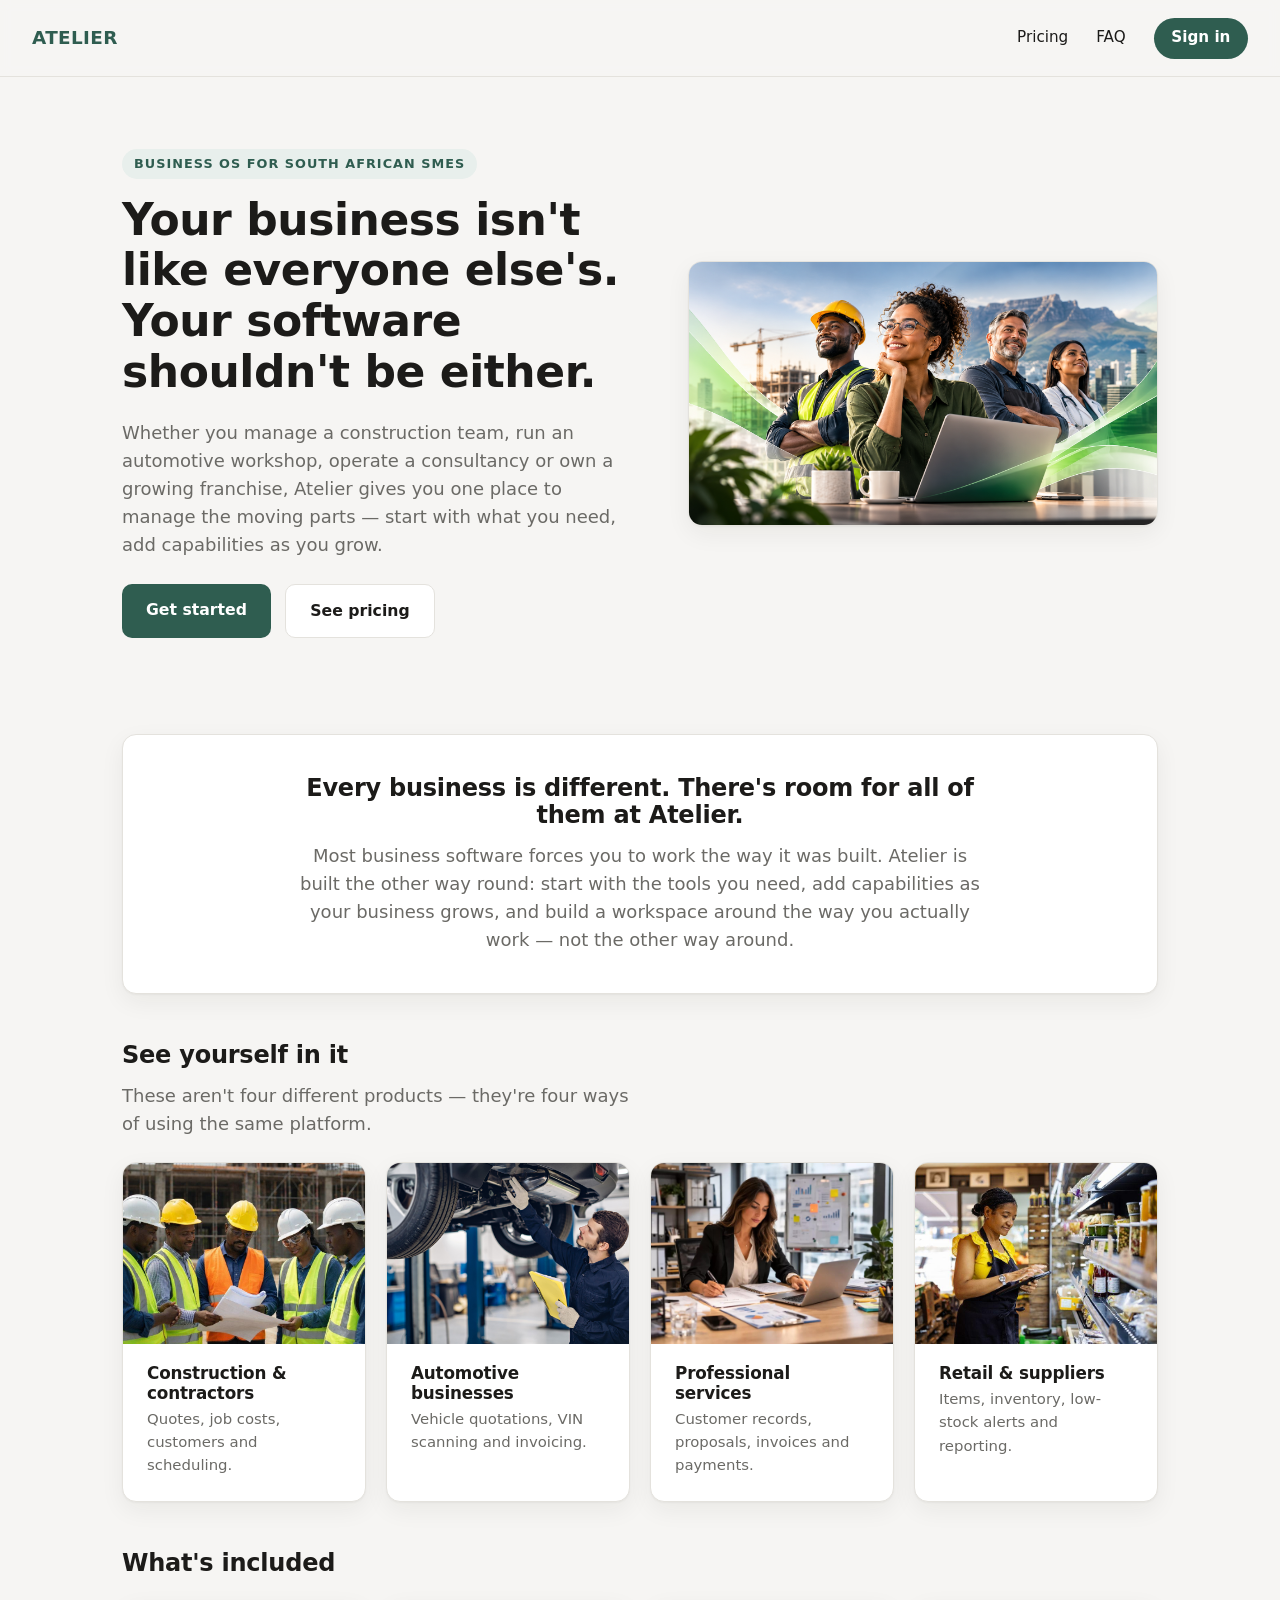
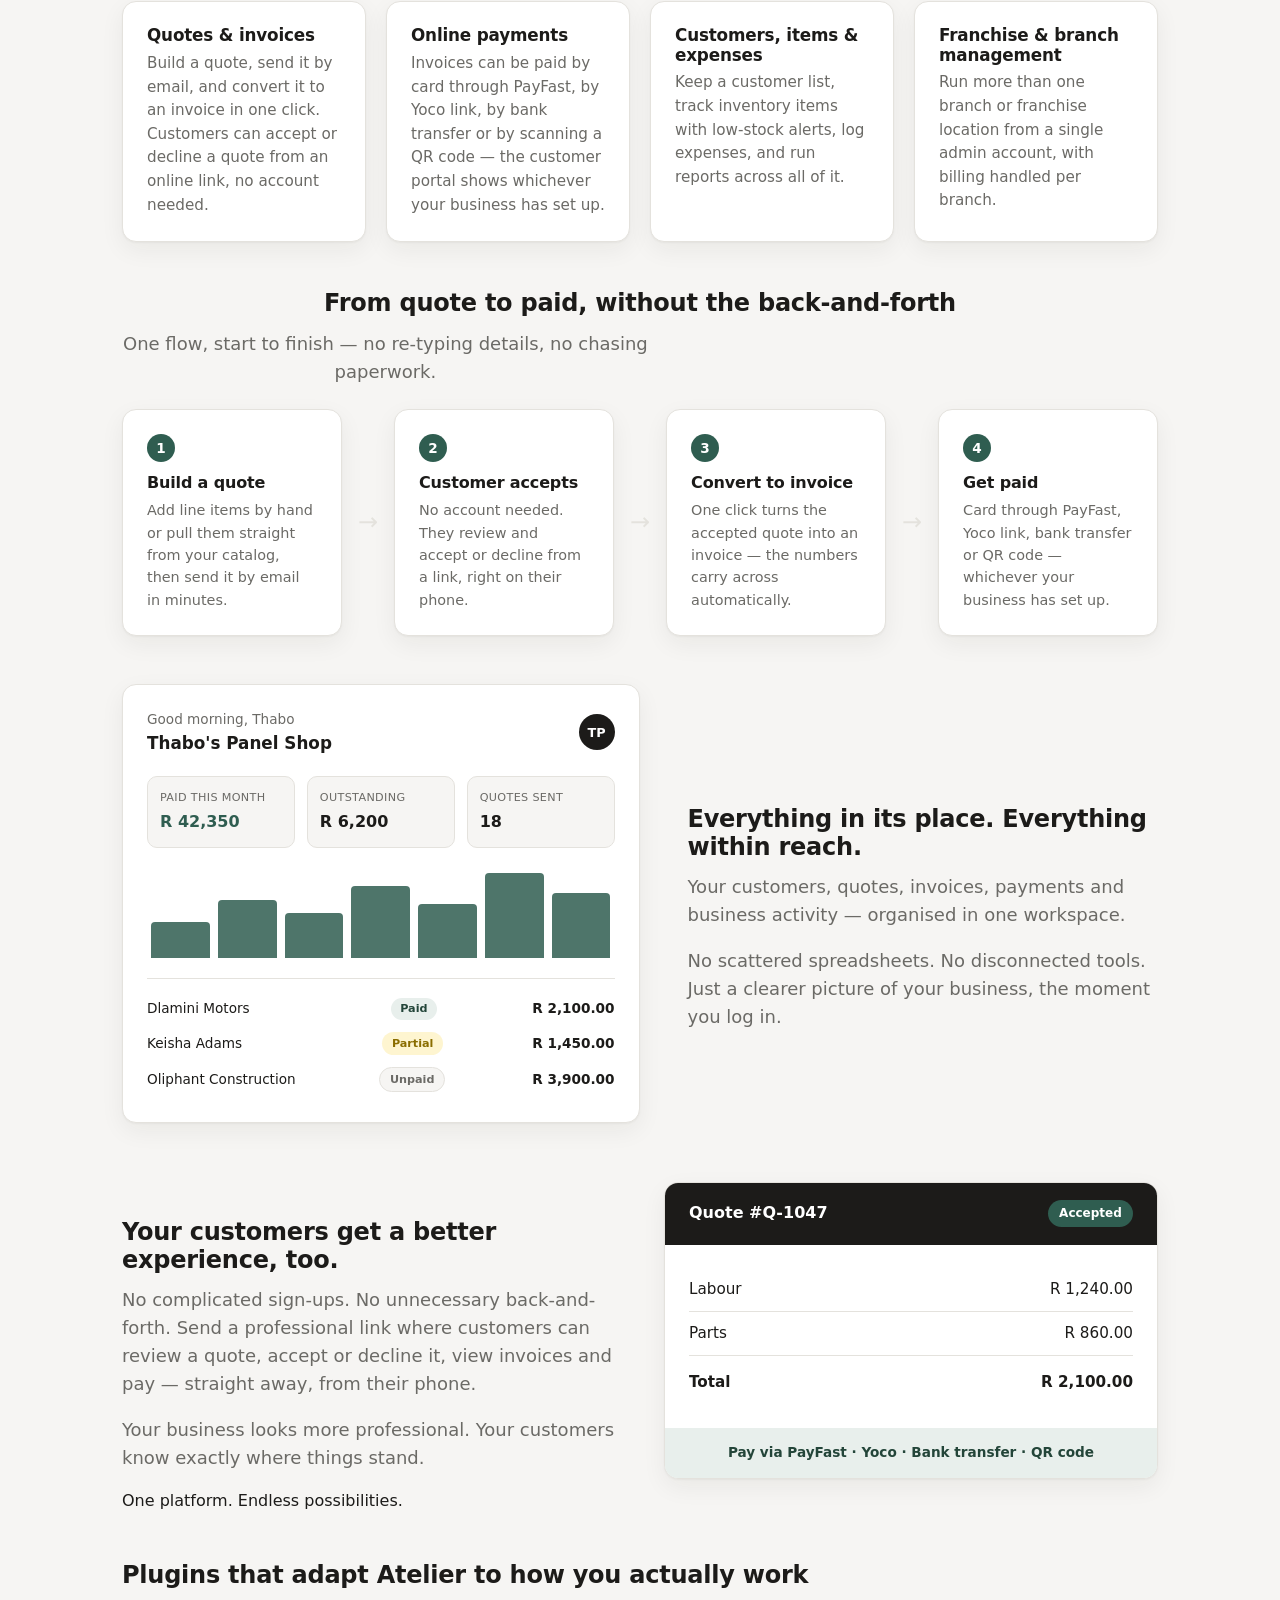
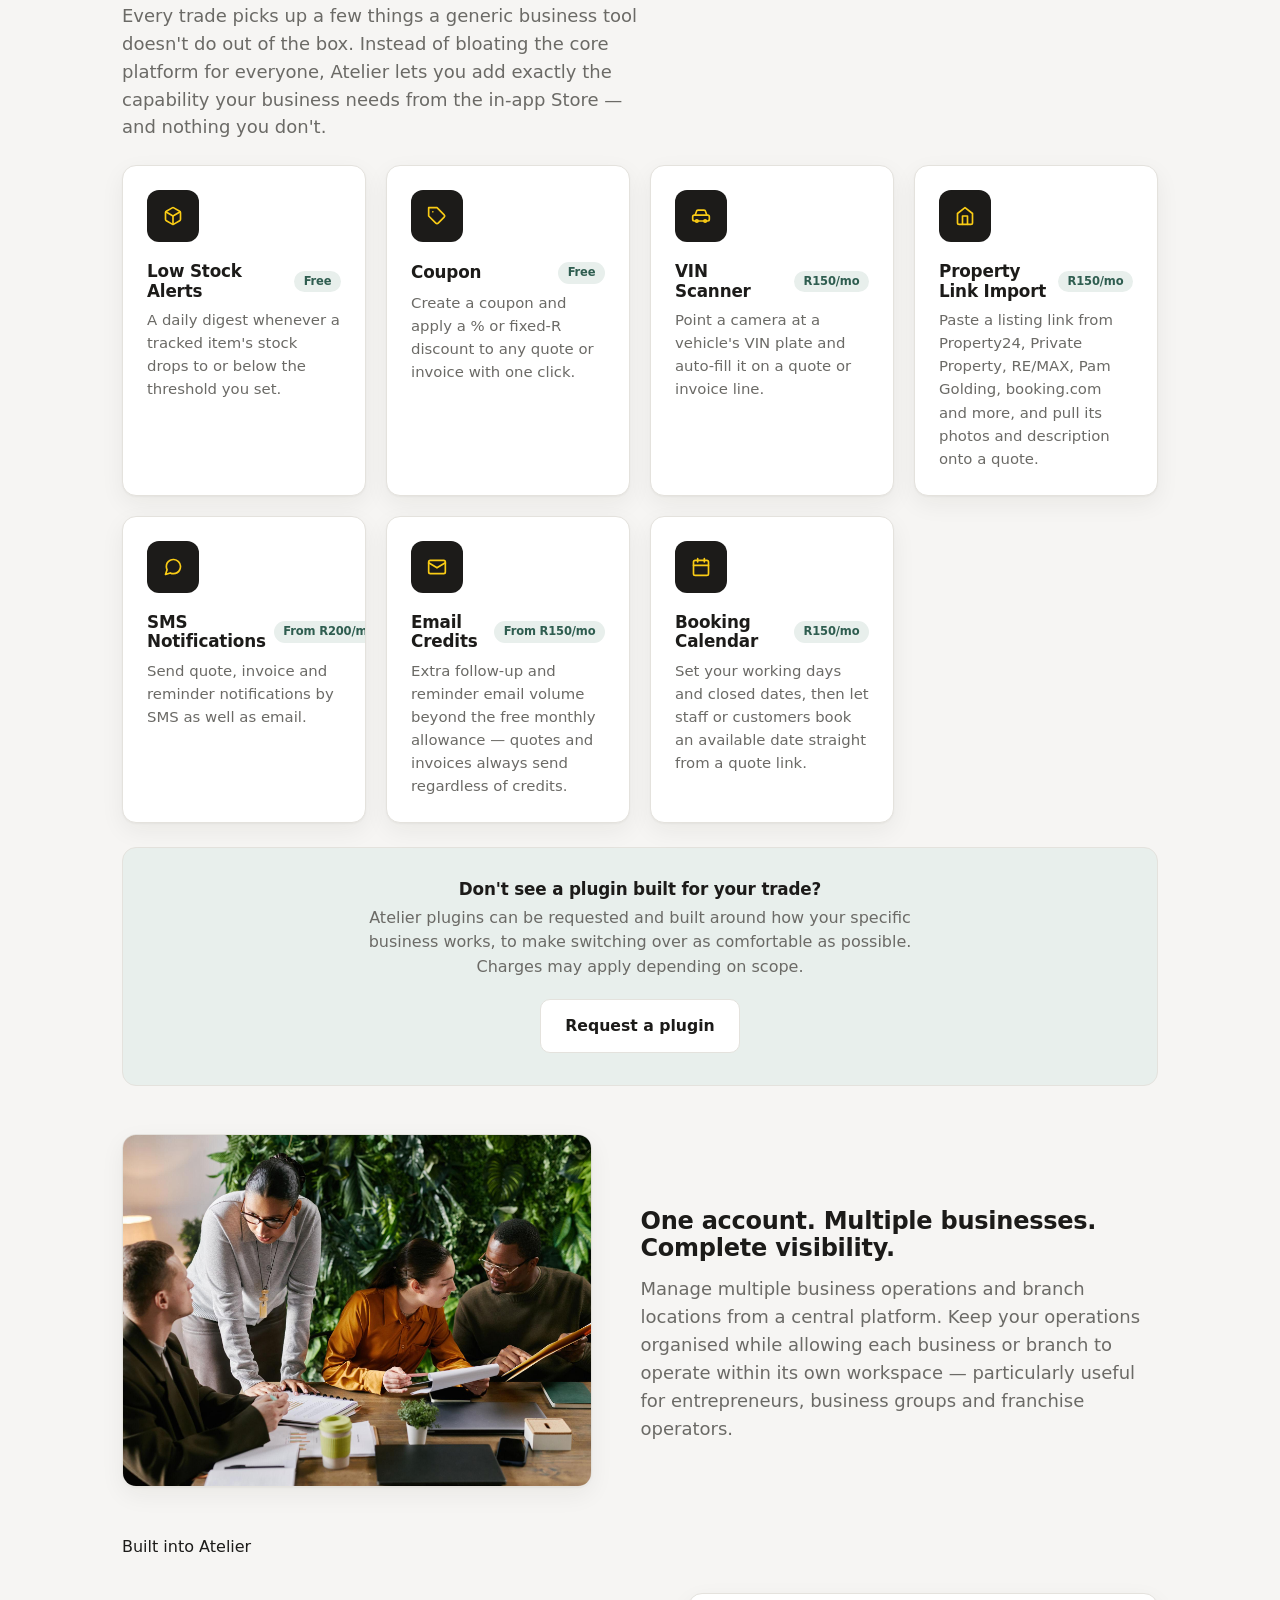
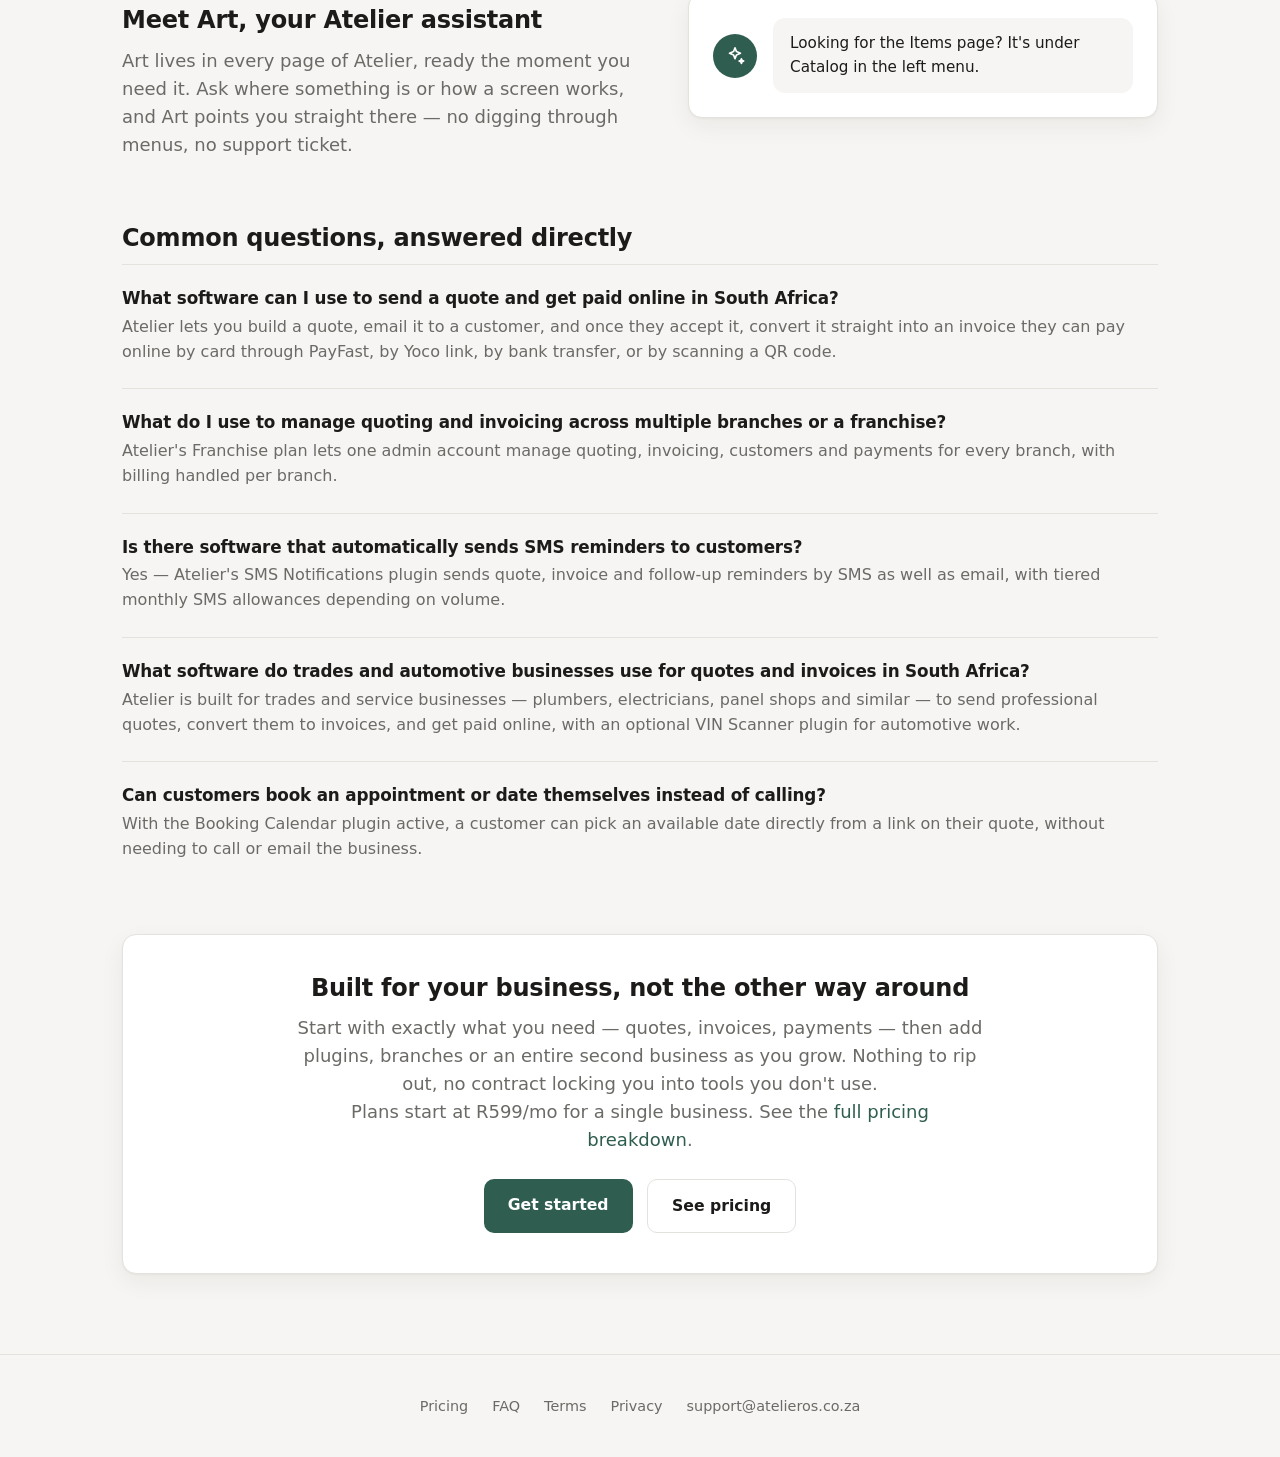
==== index.html @ 5391b1fc "Fix duplicated dashboard section and stray text in stylesheet" ====
<!doctype html>
<html lang="en">
<head>
<meta charset="UTF-8" />
<meta name="viewport" content="width=device-width, initial-scale=1.0" />
<title>Atelier</title>
<meta name="description" content="Atelier is a Business OS for South African SMEs: quotes, invoices, a customer portal with online payments, CRM and franchise/branch management — plus optional plugins for SMS reminders, VIN scanning, booking calendars and more." />
<link rel="canonical" href="https://atelieros.co.za/" />
<meta property="og:type" content="website" />
<meta property="og:title" content="Atelier — Quoting, Invoicing &amp; CRM for South African Businesses" />
<meta property="og:description" content="Quotes, invoices, a customer portal with online payments, CRM and franchise management in one platform — built for South African SMEs." />
<meta property="og:url" content="https://atelieros.co.za/" />
<meta name="twitter:card" content="summary" />
<link rel="icon" type="image/png" href="/atelier-icon-v2.png" />
<link rel="apple-touch-icon" href="/favicon-180.png" />
<link rel="stylesheet" href="/style.css" />

<script type="application/ld+json">
{
  "@context": "https://schema.org",
  "@type": "Organization",
  "name": "Atelier",
  "url": "https://atelieros.co.za",
  "description": "Atelier is a Business OS for South African small and medium businesses, combining quoting, invoicing, online payments, CRM and franchise management in one platform.",
  "areaServed": "ZA",
  "contactPoint": {
    "@type": "ContactPoint",
    "email": "support@atelieros.co.za",
    "contactType": "customer support",
    "areaServed": "ZA"
  }
}
</script>

<script type="application/ld+json">
{
  "@context": "https://schema.org",
  "@type": "BreadcrumbList",
  "itemListElement": [
    { "@type": "ListItem", "position": 1, "name": "Home", "item": "https://atelieros.co.za/" }
  ]
}
</script>

<script type="application/ld+json">
{
  "@context": "https://schema.org",
  "@type": "SoftwareApplication",
  "name": "Atelier",
  "applicationCategory": "BusinessApplication",
  "applicationSubCategory": "Quoting, Invoicing and CRM software",
  "operatingSystem": "Web",
  "url": "https://atelieros.co.za",
  "areaServed": "ZA",
  "audience": {
    "@type": "BusinessAudience",
    "audienceType": "Small and medium businesses in South Africa, including trades, service businesses, automotive shops and franchises"
  },
  "description": "Atelier is a Business OS for South African SMEs — send quotes, convert them to invoices, get paid online, and manage customers, inventory and multiple branches from one platform, with optional plugins for SMS reminders, VIN scanning, booking calendars and more.",
  "featureList": "Quotes and invoices, online customer payments via PayFast / Yoco / bank transfer / QR code, customer and inventory management, expense tracking and reports, multi-branch and franchise administration, SMS and email reminders, customer booking calendar, VIN scanning, property listing import",
  "offers": [
    { "@type": "Offer", "name": "Individual plan", "price": "599", "priceCurrency": "ZAR", "url": "https://atelieros.co.za/pricing/" },
    { "@type": "Offer", "name": "Franchise plan (admin panel)", "price": "900", "priceCurrency": "ZAR", "url": "https://atelieros.co.za/pricing/" },
    { "@type": "Offer", "name": "Franchise — additional branch", "price": "900", "priceCurrency": "ZAR", "url": "https://atelieros.co.za/pricing/" },
    { "@type": "Offer", "name": "VIN Scanner plugin", "price": "150", "priceCurrency": "ZAR", "url": "https://atelieros.co.za/pricing/" },
    { "@type": "Offer", "name": "Property Link Import plugin", "price": "150", "priceCurrency": "ZAR", "url": "https://atelieros.co.za/pricing/" },
    { "@type": "Offer", "name": "Booking Calendar plugin", "price": "150", "priceCurrency": "ZAR", "url": "https://atelieros.co.za/pricing/" },
    { "@type": "Offer", "name": "SMS Notifications plugin (Starter)", "price": "200", "priceCurrency": "ZAR", "url": "https://atelieros.co.za/pricing/" },
    { "@type": "Offer", "name": "Email Credits plugin (Starter)", "price": "150", "priceCurrency": "ZAR", "url": "https://atelieros.co.za/pricing/" }
  ]
}
</script>

<script type="application/ld+json">
{
  "@context": "https://schema.org",
  "@type": "FAQPage",
  "mainEntity": [
    {
      "@type": "Question",
      "name": "What software can I use to send a quote and get paid online in South Africa?",
      "acceptedAnswer": { "@type": "Answer", "text": "Atelier lets you build a quote, email it to a customer, and once they accept it, convert it straight into an invoice they can pay online by card through PayFast, by Yoco link, by bank transfer, or by scanning a QR code." }
    },
    {
      "@type": "Question",
      "name": "What do I use to manage quoting and invoicing across multiple branches or a franchise?",
      "acceptedAnswer": { "@type": "Answer", "text": "Atelier's Franchise plan lets one admin account manage quoting, invoicing, customers and payments for every branch, with billing handled per branch." }
    },
    {
      "@type": "Question",
      "name": "Is there software that automatically sends SMS reminders to customers?",
      "acceptedAnswer": { "@type": "Answer", "text": "Yes — Atelier's SMS Notifications plugin sends quote, invoice and follow-up reminders by SMS as well as email, with tiered monthly SMS allowances depending on volume." }
    },
    {
      "@type": "Question",
      "name": "What software do trades and automotive businesses use for quotes and invoices in South Africa?",
      "acceptedAnswer": { "@type": "Answer", "text": "Atelier is built for trades and service businesses — plumbers, electricians, panel shops and similar — to send professional quotes, convert them to invoices, and get paid online, with an optional VIN Scanner plugin for automotive work." }
    },
    {
      "@type": "Question",
      "name": "Can customers book an appointment or date themselves instead of calling?",
      "acceptedAnswer": { "@type": "Answer", "text": "With the Booking Calendar plugin active, a customer can pick an available date directly from a link on their quote, without needing to call or email the business." }
    }
  ]
}
</script>
</head>
<body>
<header>
  <span class="logo">Atelier</span>
  <nav>
    <a href="/pricing/">Pricing</a>
    <a href="/faq/">FAQ</a>
    <a href="https://app.atelieros.co.za/">Sign in</a>
  </nav>
</header>
<main>

  <section class="hero">
    <div class="hero-copy">
      <span class="eyebrow">Business OS for South African SMEs</span>
      <h1>Your business isn't like everyone else's. Your software shouldn't be either.</h1>
      <p class="lead">Whether you manage a construction team, run an automotive workshop, operate a consultancy or own a growing franchise, Atelier gives you one place to manage the moving parts — start with what you need, add capabilities as you grow.</p>
      <div class="cta-row">
        <a class="cta" href="https://app.atelieros.co.za/">Get started</a>
        <a class="ghost-cta" href="/pricing/">See pricing</a>
      </div>
    </div>
    <img class="hero-image" src="/images/hero/hero-team.png" alt="A construction worker, business owner, mechanic and doctor representing the range of South African trades and businesses Atelier serves" />
  </section>

  <section class="difference">
    <h2>Every business is different. There's room for all of them at Atelier.</h2>
    <p class="lead">Most business software forces you to work the way it was built. Atelier is built the other way round: start with the tools you need, add capabilities as your business grows, and build a workspace around the way you actually work — not the other way around.</p>
  </section>

  <h2>See yourself in it</h2>
  <p class="lead">These aren't four different products — they're four ways of using the same platform.</p>
  <div class="trade-grid">
    <div class="trade-card">
      <img src="/images/trades/construction.jpeg" alt="A team of construction contractors reviewing building plans on site" />
      <div class="trade-body">
        <h3>Construction &amp; contractors</h3>
        <p>Quotes, job costs, customers and scheduling.</p>
      </div>
    </div>
    <div class="trade-card">
      <img src="/images/trades/automotive.jpeg" alt="A mechanic inspecting the underside of a vehicle on a lift" />
      <div class="trade-body">
        <h3>Automotive businesses</h3>
        <p>Vehicle quotations, VIN scanning and invoicing.</p>
      </div>
    </div>
    <div class="trade-card">
      <img src="/images/trades/professional-services.jpeg" alt="A consultant working at her desk with reports and a laptop" />
      <div class="trade-body">
        <h3>Professional services</h3>
        <p>Customer records, proposals, invoices and payments.</p>
      </div>
    </div>
    <div class="trade-card">
      <img src="/images/trades/retail.jpeg" alt="A retail shop owner checking stock on a tablet" />
      <div class="trade-body">
        <h3>Retail &amp; suppliers</h3>
        <p>Items, inventory, low-stock alerts and reporting.</p>
      </div>
    </div>
  </div>

  <h2>What's included</h2>
  <div class="cards">
    <div class="card">
      <h3>Quotes &amp; invoices</h3>
      <p>Build a quote, send it by email, and convert it to an invoice in one click. Customers can accept or decline a quote from an online link, no account needed.</p>
    </div>
    <div class="card">
      <h3>Online payments</h3>
      <p>Invoices can be paid by card through PayFast, by Yoco link, by bank transfer or by scanning a QR code — the customer portal shows whichever your business has set up.</p>
    </div>
    <div class="card">
      <h3>Customers, items &amp; expenses</h3>
      <p>Keep a customer list, track inventory items with low-stock alerts, log expenses, and run reports across all of it.</p>
    </div>
    <div class="card">
      <h3>Franchise &amp; branch management</h3>
      <p>Run more than one branch or franchise location from a single admin account, with billing handled per branch.</p>
    </div>
  </div>

  <section class="how-it-works">
    <h2>From quote to paid, without the back-and-forth</h2>
    <p class="lead">One flow, start to finish — no re-typing details, no chasing paperwork.</p>
    <div class="how-it-works-grid">
      <div class="how-step">
        <div class="how-step-number">1</div>
        <h3>Build a quote</h3>
        <p>Add line items by hand or pull them straight from your catalog, then send it by email in minutes.</p>
      </div>
      <div class="how-arrow">&rarr;</div>
      <div class="how-step">
        <div class="how-step-number">2</div>
        <h3>Customer accepts</h3>
        <p>No account needed. They review and accept or decline from a link, right on their phone.</p>
      </div>
      <div class="how-arrow">&rarr;</div>
      <div class="how-step">
        <div class="how-step-number">3</div>
        <h3>Convert to invoice</h3>
        <p>One click turns the accepted quote into an invoice — the numbers carry across automatically.</p>
      </div>
      <div class="how-arrow">&rarr;</div>
      <div class="how-step">
        <div class="how-step-number">4</div>
        <h3>Get paid</h3>
        <p>Card through PayFast, Yoco link, bank transfer or QR code — whichever your business has set up.</p>
      </div>
    </div>
  </section>

  <section class="dashboard-spotlight">
    <div class="dashboard-mockup">
      <div class="dashboard-mockup-header">
        <div>
          <div class="dashboard-mockup-greeting">Good morning, Thabo</div>
          <div class="dashboard-mockup-business">Thabo's Panel Shop</div>
        </div>
        <div class="dashboard-mockup-avatar">TP</div>
      </div>
      <div class="dashboard-stats">
        <div class="dashboard-stat">
          <span class="dashboard-stat-label">Paid this month</span>
          <span class="dashboard-stat-value accent">R 42,350</span>
        </div>
        <div class="dashboard-stat">
          <span class="dashboard-stat-label">Outstanding</span>
          <span class="dashboard-stat-value">R 6,200</span>
        </div>
        <div class="dashboard-stat">
          <span class="dashboard-stat-label">Quotes sent</span>
          <span class="dashboard-stat-value">18</span>
        </div>
      </div>
      <div class="dashboard-chart">
        <div class="dashboard-chart-bar" style="height: 40%;"></div>
        <div class="dashboard-chart-bar" style="height: 65%;"></div>
        <div class="dashboard-chart-bar" style="height: 50%;"></div>
        <div class="dashboard-chart-bar" style="height: 80%;"></div>
        <div class="dashboard-chart-bar" style="height: 60%;"></div>
        <div class="dashboard-chart-bar" style="height: 95%;"></div>
        <div class="dashboard-chart-bar" style="height: 72%;"></div>
      </div>
      <div class="dashboard-invoices">
        <div class="dashboard-invoice-row">
          <span>Dlamini Motors</span>
          <span class="status-badge paid">Paid</span>
          <span>R 2,100.00</span>
        </div>
        <div class="dashboard-invoice-row">
          <span>Keisha Adams</span>
          <span class="status-badge partial">Partial</span>
          <span>R 1,450.00</span>
        </div>
        <div class="dashboard-invoice-row">
          <span>Oliphant Construction</span>
          <span class="status-badge unpaid">Unpaid</span>
          <span>R 3,900.00</span>
        </div>
      </div>
    </div>
    <div class="dashboard-copy">
      <h2>Everything in its place. Everything within reach.</h2>
      <p class="lead">Your customers, quotes, invoices, payments and business activity — organised in one workspace.</p>
      <p class="lead">No scattered spreadsheets. No disconnected tools. Just a clearer picture of your business, the moment you log in.</p>
    </div>
  </section>

  <section class="portal-spotlight">
    <div class="portal-copy">
      <h2>Your customers get a better experience, too.</h2>
      <p class="lead">No complicated sign-ups. No unnecessary back-and-forth. Send a professional link where customers can review a quote, accept or decline it, view invoices and pay — straight away, from their phone.</p>
      <p class="lead">Your business looks more professional. Your customers know exactly where things stand.</p>
    </div>
    <div class="portal-mockup">
      <div class="portal-mockup-header">
        <span>Quote #Q-1047</span>
        <span class="portal-status">Accepted</span>
      </div>
      <div class="portal-mockup-lines">
        <div class="portal-line"><span>Labour</span><span>R 1,240.00</span></div>
        <div class="portal-line"><span>Parts</span><span>R 860.00</span></div>
        <div class="portal-line portal-total"><span>Total</span><span>R 2,100.00</span></div>
      </div>
      <div class="portal-pay-methods">Pay via PayFast &middot; Yoco &middot; Bank transfer &middot; QR code</div>
    </div>
  </section>

  <span class="eyebrow">One platform. Endless possibilities.</span>
  <h2>Plugins that adapt Atelier to how you actually work</h2>
  <p class="lead">Every trade picks up a few things a generic business tool doesn't do out of the box. Instead of bloating the core platform for everyone, Atelier lets you add exactly the capability your business needs from the in-app Store — and nothing you don't.</p>
  <div class="plugins">
    <div class="plugin-card">
      <div class="plugin-icon">
        <svg width="20" height="20" viewBox="0 0 24 24" fill="none" stroke="#facc15" stroke-width="2" stroke-linecap="round" stroke-linejoin="round">
          <path d="M21 16V8a2 2 0 0 0-1-1.73l-7-4a2 2 0 0 0-2 0l-7 4A2 2 0 0 0 3 8v8a2 2 0 0 0 1 1.73l7 4a2 2 0 0 0 2 0l7-4A2 2 0 0 0 21 16z" />
          <polyline points="3.27 6.96 12 12.01 20.73 6.96" />
          <line x1="12" y1="22.08" x2="12" y2="12" />
        </svg>
      </div>
      <div class="plugin-body">
        <h3>Low Stock Alerts <span class="price">Free</span></h3>
        <p>A daily digest whenever a tracked item's stock drops to or below the threshold you set.</p>
      </div>
    </div>
    <div class="plugin-card">
      <div class="plugin-icon">
        <svg width="20" height="20" viewBox="0 0 24 24" fill="none" stroke="#facc15" stroke-width="2" stroke-linecap="round" stroke-linejoin="round">
          <path d="M20.59 13.41 13.42 20.58a2 2 0 0 1-2.83 0L2 12V2h10l8.59 8.59a2 2 0 0 1 0 2.82Z" />
          <line x1="7" y1="7" x2="7.01" y2="7" />
        </svg>
      </div>
      <div class="plugin-body">
        <h3>Coupon <span class="price">Free</span></h3>
        <p>Create a coupon and apply a % or fixed-R discount to any quote or invoice with one click.</p>
      </div>
    </div>
    <div class="plugin-card">
      <div class="plugin-icon">
        <svg width="20" height="20" viewBox="0 0 24 24" fill="none" stroke="#facc15" stroke-width="2" stroke-linecap="round" stroke-linejoin="round">
          <path d="M5 11 6.5 6.5A2 2 0 0 1 8.4 5h7.2a2 2 0 0 1 1.9 1.5L19 11" />
          <rect x="2" y="11" width="20" height="7" rx="2" />
          <circle cx="7" cy="18" r="1.5" />
          <circle cx="17" cy="18" r="1.5" />
        </svg>
      </div>
      <div class="plugin-body">
        <h3>VIN Scanner <span class="price">R150/mo</span></h3>
        <p>Point a camera at a vehicle's VIN plate and auto-fill it on a quote or invoice line.</p>
      </div>
    </div>
    <div class="plugin-card">
      <div class="plugin-icon">
        <svg width="20" height="20" viewBox="0 0 24 24" fill="none" stroke="#facc15" stroke-width="2" stroke-linecap="round" stroke-linejoin="round">
          <path d="M3 9 12 2l9 7v11a2 2 0 0 1-2 2H5a2 2 0 0 1-2-2Z" />
          <polyline points="9 22 9 12 15 12 15 22" />
        </svg>
      </div>
      <div class="plugin-body">
        <h3>Property Link Import <span class="price">R150/mo</span></h3>
        <p>Paste a listing link from Property24, Private Property, RE/MAX, Pam Golding, booking.com and more, and pull its photos and description onto a quote.</p>
      </div>
    </div>
    <div class="plugin-card">
      <div class="plugin-icon">
        <svg width="20" height="20" viewBox="0 0 24 24" fill="none" stroke="#facc15" stroke-width="2" stroke-linecap="round" stroke-linejoin="round">
          <path d="M21 11.5a8.38 8.38 0 0 1-.9 3.8 8.5 8.5 0 0 1-7.6 4.7 8.38 8.38 0 0 1-3.8-.9L3 21l1.9-5.7a8.38 8.38 0 0 1-.9-3.8 8.5 8.5 0 0 1 4.7-7.6 8.38 8.38 0 0 1 3.8-.9h.5a8.48 8.48 0 0 1 8 8v.5Z" />
        </svg>
      </div>
      <div class="plugin-body">
        <h3>SMS Notifications <span class="price">From R200/mo</span></h3>
        <p>Send quote, invoice and reminder notifications by SMS as well as email.</p>
      </div>
    </div>
    <div class="plugin-card">
      <div class="plugin-icon">
        <svg width="20" height="20" viewBox="0 0 24 24" fill="none" stroke="#facc15" stroke-width="2" stroke-linecap="round" stroke-linejoin="round">
          <rect x="2" y="4" width="20" height="16" rx="2" />
          <polyline points="2 7 12 13 22 7" />
        </svg>
      </div>
      <div class="plugin-body">
        <h3>Email Credits <span class="price">From R150/mo</span></h3>
        <p>Extra follow-up and reminder email volume beyond the free monthly allowance — quotes and invoices always send regardless of credits.</p>
      </div>
    </div>
    <div class="plugin-card">
      <div class="plugin-icon">
        <svg width="20" height="20" viewBox="0 0 24 24" fill="none" stroke="#facc15" stroke-width="2" stroke-linecap="round" stroke-linejoin="round">
          <rect x="3" y="4" width="18" height="18" rx="2" />
          <line x1="16" y1="2" x2="16" y2="6" />
          <line x1="8" y1="2" x2="8" y2="6" />
          <line x1="3" y1="10" x2="21" y2="10" />
        </svg>
      </div>
      <div class="plugin-body">
        <h3>Booking Calendar <span class="price">R150/mo</span></h3>
        <p>Set your working days and closed dates, then let staff or customers book an available date straight from a quote link.</p>
      </div>
    </div>
  </div>

  <div class="plugin-request">
    <h3>Don't see a plugin built for your trade?</h3>
    <p>Atelier plugins can be requested and built around how your specific business works, to make switching over as comfortable as possible. Charges may apply depending on scope.</p>
    <a class="ghost-cta" href="mailto:support@atelieros.co.za?subject=Plugin%20request">Request a plugin</a>
  </div>

  <section class="multi-biz">
    <img src="/images/trades/multi-business.jpeg" alt="A team reviewing business performance together around a table" />
    <div class="multi-biz-copy">
      <h2>One account. Multiple businesses. Complete visibility.</h2>
      <p class="lead">Manage multiple business operations and branch locations from a central platform. Keep your operations organised while allowing each business or branch to operate within its own workspace — particularly useful for entrepreneurs, business groups and franchise operators.</p>
    </div>
  </section>

  <section class="meet-art">
    <div class="art-copy">
      <span class="eyebrow">Built into Atelier</span>
      <h2>Meet Art, your Atelier assistant</h2>
      <p class="lead">Art lives in every page of Atelier, ready the moment you need it. Ask where something is or how a screen works, and Art points you straight there — no digging through menus, no support ticket.</p>
    </div>
    <div class="art-bubble">
      <div class="art-bubble-avatar">
        <svg viewBox="0 0 24 24" fill="none" stroke="currentColor" stroke-width="1.8" stroke-linecap="round" stroke-linejoin="round" width="22" height="22">
          <path d="M12 3l1.6 4.2L18 9l-4.4 1.8L12 15l-1.6-4.2L6 9l4.4-1.8L12 3Z" />
          <path d="M19 15l.7 1.8L21.5 17.5 19.7 18.2 19 20l-.7-1.8L16.5 17.5l1.8-.7L19 15Z" />
        </svg>
      </div>
      <div class="art-bubble-msg">Looking for the Items page? It's under Catalog in the left menu.</div>
    </div>
  </section>

  <h2>Common questions, answered directly</h2>
  <div class="faq-item">
    <h3>What software can I use to send a quote and get paid online in South Africa?</h3>
    <p>Atelier lets you build a quote, email it to a customer, and once they accept it, convert it straight into an invoice they can pay online by card through PayFast, by Yoco link, by bank transfer, or by scanning a QR code.</p>
  </div>
  <div class="faq-item">
    <h3>What do I use to manage quoting and invoicing across multiple branches or a franchise?</h3>
    <p>Atelier's Franchise plan lets one admin account manage quoting, invoicing, customers and payments for every branch, with billing handled per branch.</p>
  </div>
  <div class="faq-item">
    <h3>Is there software that automatically sends SMS reminders to customers?</h3>
    <p>Yes — Atelier's SMS Notifications plugin sends quote, invoice and follow-up reminders by SMS as well as email, with tiered monthly SMS allowances depending on volume.</p>
  </div>
  <div class="faq-item">
    <h3>What software do trades and automotive businesses use for quotes and invoices in South Africa?</h3>
    <p>Atelier is built for trades and service businesses — plumbers, electricians, panel shops and similar — to send professional quotes, convert them to invoices, and get paid online, with an optional VIN Scanner plugin for automotive work.</p>
  </div>
  <div class="faq-item">
    <h3>Can customers book an appointment or date themselves instead of calling?</h3>
    <p>With the Booking Calendar plugin active, a customer can pick an available date directly from a link on their quote, without needing to call or email the business.</p>
  </div>

  <section class="difference">
    <h2>Built for your business, not the other way around</h2>
    <p class="lead">Start with exactly what you need — quotes, invoices, payments — then add plugins, branches or an entire second business as you grow. Nothing to rip out, no contract locking you into tools you don't use.</p>
    <p class="lead">Plans start at R599/mo for a single business. See the <a href="/pricing/">full pricing breakdown</a>.</p>
    <div class="cta-row" style="justify-content: center;">
      <a class="cta" href="https://app.atelieros.co.za/">Get started</a>
      <a class="ghost-cta" href="/pricing/">See pricing</a>
    </div>
  </section>
</main>
<footer>
  <a href="/pricing/">Pricing</a>
  <a href="/faq/">FAQ</a>
  <a href="https://app.atelieros.co.za/terms">Terms</a>
  <a href="https://app.atelieros.co.za/privacy">Privacy</a>
  <span>support@atelieros.co.za</span>
</footer>
</body>
</html>
---- style.css ----
:root {
  --ink: #1c1b19;
  --bg: #f6f5f3;
  --panel: #ffffff;
  --line: #e4e2dd;
  --accent: #2f5d50;
  --accent-dark: #234539;
  --accent-soft: #e8efec;
  --muted: #6b6a66;
  --radius: 14px;
  --shadow: 0 1px 2px rgba(28,27,25,0.04), 0 8px 24px rgba(28,27,25,0.06);
  --font: ui-sans-serif, system-ui, -apple-system, "Segoe UI", Roboto, Helvetica, Arial, sans-serif, "Apple Color Emoji", "Segoe UI Emoji";
}

* { box-sizing: border-box; }

html, body {
  margin: 0;
  padding: 0;
  background: var(--bg);
  color: var(--ink);
  font-family: var(--font);
  line-height: 1.55;
  -webkit-font-smoothing: antialiased;
}

a { color: var(--accent); text-decoration: none; }
a:hover { text-decoration: underline; }

h1, h2, h3 { line-height: 1.15; letter-spacing: -0.01em; margin: 0 0 0.5em; }
h1 { font-size: clamp(2rem, 4vw, 2.75rem); font-weight: 700; }
h2 { font-size: 1.5rem; font-weight: 700; margin-top: 3rem; }
h3 { font-size: 1.05rem; font-weight: 600; }
p { margin: 0 0 1em; color: var(--ink); }
.lead { font-size: 1.125rem; color: var(--muted); max-width: 46ch; }

header {
  position: sticky;
  top: 0;
  z-index: 10;
  display: flex;
  align-items: center;
  justify-content: space-between;
  padding: 1.1rem 2rem;
  background: rgba(246,245,243,0.92);
  backdrop-filter: blur(6px);
  border-bottom: 1px solid var(--line);
}
header .logo {
  font-weight: 800;
  font-size: 1.15rem;
  letter-spacing: 0.02em;
  color: var(--accent);
  text-transform: uppercase;
}
header nav { display: flex; align-items: center; gap: 1.75rem; }
header nav a { color: var(--ink); font-weight: 500; font-size: 0.95rem; }
header nav a:hover { color: var(--accent); text-decoration: none; }
header nav a:last-child {
  background: var(--accent);
  color: #fff;
  padding: 0.55rem 1.1rem;
  border-radius: 999px;
  font-weight: 600;
}
header nav a:last-child:hover { background: var(--accent-dark); }

main { max-width: 1100px; margin: 0 auto; padding: 0 2rem 5rem; }

.hero {
  display: grid;
  grid-template-columns: 1.1fr 1fr;
  gap: 3rem;
  align-items: center;
  padding: 4.5rem 0 3rem;
}
@media (max-width: 860px) {
  .hero { grid-template-columns: 1fr; padding-top: 2.5rem; }
}

.hero-copy .eyebrow {
  display: inline-block;
  font-size: 0.8rem;
  font-weight: 700;
  letter-spacing: 0.08em;
  text-transform: uppercase;
  color: var(--accent);
  background: var(--accent-soft);
  padding: 0.3rem 0.75rem;
  border-radius: 999px;
  margin-bottom: 1rem;
}

.cta-row { display: flex; gap: 0.9rem; flex-wrap: wrap; margin-top: 1.6rem; }
.cta, .ghost-cta {
  display: inline-block;
  padding: 0.85rem 1.5rem;
  border-radius: 10px;
  font-weight: 600;
  font-size: 0.98rem;
}
.cta {
  background: var(--accent);
  color: #fff;
}
.cta:hover { background: var(--accent-dark); text-decoration: none; }
.ghost-cta {
  background: var(--panel);
  color: var(--ink);
  border: 1px solid var(--line);
}
.ghost-cta:hover { border-color: var(--accent); text-decoration: none; }

.placeholder-img {
  display: flex;
  align-items: center;
  justify-content: center;
  text-align: center;
  background: var(--panel);
  border: 1.5px dashed var(--line);
  border-radius: var(--radius);
  color: var(--muted);
  font-size: 0.85rem;
  padding: 1.5rem;
}
.hero-image.placeholder-img { aspect-ratio: 4 / 3; }
.plugin-card .placeholder-img { aspect-ratio: 16 / 9; border-radius: var(--radius) var(--radius) 0 0; border-width: 1.5px 1.5px 0 1.5px; }

.cards, .plans, .plugins {
  display: grid;
  grid-template-columns: repeat(auto-fit, minmax(230px, 1fr));
  gap: 1.25rem;
  margin-top: 1.5rem;
}

.card {
  background: var(--panel);
  border: 1px solid var(--line);
  border-radius: var(--radius);
  box-shadow: var(--shadow);
  padding: 1.5rem;
}
.card h3 { margin-bottom: 0.4rem; }
.card p { color: var(--muted); font-size: 0.95rem; margin-bottom: 0; }

.plugin-card {
  background: var(--panel);
  border: 1px solid var(--line);
  border-radius: var(--radius);
  box-shadow: var(--shadow);
  overflow: hidden;
  display: flex;
  flex-direction: column;
}
.plugin-card .plugin-body { padding: 1.25rem 1.5rem 1.5rem; }
.plugin-card h3 {
  display: flex;
  align-items: center;
  justify-content: space-between;
  gap: 0.5rem;
}
.plugin-card p { color: var(--muted); font-size: 0.93rem; margin-bottom: 0; }

.price {
  font-size: 0.72rem;
  font-weight: 700;
  color: var(--accent);
  background: var(--accent-soft);
  padding: 0.25rem 0.6rem;
  border-radius: 999px;
  white-space: nowrap;
}

.faq-item {
  border-top: 1px solid var(--line);
  padding: 1.5rem 0;
}
.faq-item:first-of-type { border-top: none; }
.faq-item h3 { margin-bottom: 0.4rem; }
.faq-item p { color: var(--muted); margin-bottom: 0; }

.pricing-table {
  width: 100%;
  border-collapse: collapse;
  margin: 1.5rem 0;
  background: var(--panel);
  border: 1px solid var(--line);
  border-radius: var(--radius);
  overflow: hidden;
}
.pricing-table th, .pricing-table td {
  text-align: left;
  padding: 0.9rem 1.1rem;
  border-bottom: 1px solid var(--line);
  font-size: 0.95rem;
}
.pricing-table th { background: var(--accent-soft); color: var(--accent-dark); font-weight: 700; }
.pricing-table tr:last-child td { border-bottom: none; }

.breadcrumb {
  font-size: 0.85rem;
  color: var(--muted);
  margin: 1.5rem 0 0;
}
.breadcrumb a { color: var(--muted); }
.breadcrumb a:hover { color: var(--accent); }

footer {
  border-top: 1px solid var(--line);
  padding: 2.5rem 2rem;
  display: flex;
  flex-wrap: wrap;
  gap: 1.5rem;
  align-items: center;
  justify-content: center;
  color: var(--muted);
  font-size: 0.9rem;
}
footer a { color: var(--muted); }
footer a:hover { color: var(--accent); }

.plugin-request {
  background: var(--accent-soft);
  border: 1px solid var(--line);
  border-radius: var(--radius);
  padding: 2rem;
  text-align: center;
  margin-top: 1.5rem;
}
.plugin-request h3 { margin-bottom: 0.4rem; }
.plugin-request p { color: var(--muted); max-width: 55ch; margin: 0 auto 1.2rem; }

.hero-image {
  width: 100%;
  border-radius: var(--radius);
  box-shadow: var(--shadow);
  border: 1px solid var(--line);
  display: block;
}

:root { --yellow: #facc15; }

.card, .plugin-card {
  transition: border-color 0.15s ease, box-shadow 0.15s ease, transform 0.15s ease;
}
.card:hover {
  border-color: var(--accent);
  box-shadow: 0 2px 4px rgba(47,93,80,0.08), 0 12px 28px rgba(47,93,80,0.12);
  transform: translateY(-2px);
}
.plugin-card:hover {
  border-color: var(--yellow);
  box-shadow: 0 2px 4px rgba(250,204,21,0.12), 0 12px 28px rgba(250,204,21,0.18);
  transform: translateY(-2px);
}

.plugin-icon {
  width: 52px;
  height: 52px;
  background: var(--ink);
  border-radius: 12px;
  display: flex;
  align-items: center;
  justify-content: center;
  margin: 1.5rem 1.5rem 0;
}

.difference {
  background: var(--panel);
  border: 1px solid var(--line);
  border-radius: var(--radius);
  box-shadow: var(--shadow);
  padding: 2.5rem;
  margin-top: 3rem;
  text-align: center;
}
.difference h2 { margin-top: 0; max-width: 42ch; margin-left: auto; margin-right: auto; }
.difference .lead { max-width: 60ch; margin: 0 auto; }

.trade-grid {
  display: grid;
  grid-template-columns: repeat(auto-fit, minmax(230px, 1fr));
  gap: 1.25rem;
  margin-top: 1.5rem;
}
.trade-card {
  background: var(--panel);
  border: 1px solid var(--line);
  border-radius: var(--radius);
  box-shadow: var(--shadow);
  overflow: hidden;
  display: flex;
  flex-direction: column;
}
.trade-card img {
  width: 100%;
  aspect-ratio: 4 / 3;
  object-fit: cover;
  display: block;
}
.trade-card .trade-body { padding: 1.25rem 1.5rem 1.5rem; }
.trade-card h3 { margin-bottom: 0.3rem; }
.trade-card p { color: var(--muted); font-size: 0.93rem; margin-bottom: 0; }

.portal-spotlight {
  display: grid;
  grid-template-columns: 1fr 1fr;
  gap: 3rem;
  align-items: center;
  margin-top: 3rem;
}
@media (max-width: 860px) {
  .portal-spotlight { grid-template-columns: 1fr; }
}
.portal-mockup {
  background: var(--panel);
  border: 1px solid var(--line);
  border-radius: var(--radius);
  box-shadow: var(--shadow);
  overflow: hidden;
}
.portal-mockup-header {
  display: flex;
  justify-content: space-between;
  align-items: center;
  padding: 1.1rem 1.5rem;
  background: var(--ink);
  color: #fff;
  font-weight: 600;
}
.portal-status {
  background: var(--accent);
  color: #fff;
  font-size: 0.75rem;
  font-weight: 700;
  padding: 0.25rem 0.7rem;
  border-radius: 999px;
}
.portal-mockup-lines { padding: 1.5rem; }
.portal-line {
  display: flex;
  justify-content: space-between;
  padding: 0.6rem 0;
  border-bottom: 1px solid var(--line);
  font-size: 0.95rem;
}
.portal-total {
  border-bottom: none;
  font-weight: 700;
  color: var(--ink);
  padding-top: 0.9rem;
}
.portal-pay-methods {
  background: var(--accent-soft);
  color: var(--accent-dark);
  font-size: 0.85rem;
  font-weight: 600;
  text-align: center;
  padding: 0.9rem;
}

.multi-biz {
  display: grid;
  grid-template-columns: 1fr 1.1fr;
  gap: 3rem;
  align-items: center;
  margin-top: 3rem;
}
.multi-biz img {
  width: 100%;
  border-radius: var(--radius);
  box-shadow: var(--shadow);
  border: 1px solid var(--line);
  aspect-ratio: 4 / 3;
  object-fit: cover;
}
@media (max-width: 860px) {
  .multi-biz { grid-template-columns: 1fr; }
}

.meet-art {
  display: grid;
  grid-template-columns: 1.1fr 1fr;
  gap: 3rem;
  align-items: center;
  margin-top: 3rem;
}
@media (max-width: 860px) {
  .meet-art { grid-template-columns: 1fr; }
}
.art-bubble {
  background: var(--panel);
  border: 1px solid var(--line);
  border-radius: var(--radius);
  box-shadow: var(--shadow);
  padding: 1.5rem;
  display: flex;
  align-items: center;
  gap: 1rem;
}
.art-bubble-avatar {
  width: 44px;
  height: 44px;
  border-radius: 50%;
  background: var(--accent);
  color: #fff;
  font-weight: 700;
  display: flex;
  align-items: center;
  justify-content: center;
  flex-shrink: 0;
}
.art-bubble-msg {
  background: var(--bg);
  border-radius: 12px;
  padding: 0.9rem 1.1rem;
  font-size: 0.95rem;
  color: var(--ink);
}

.how-it-works {
  margin-top: 3rem;
  text-align: center;
}
.how-it-works-grid {
  display: flex;
  gap: 1rem;
  align-items: stretch;
  flex-wrap: wrap;
  margin-top: 1.5rem;
  text-align: left;
}
.how-step {
  flex: 1 1 200px;
  background: var(--panel);
  border: 1px solid var(--line);
  border-radius: var(--radius);
  box-shadow: var(--shadow);
  padding: 1.5rem;
}
.how-step-number {
  width: 28px;
  height: 28px;
  border-radius: 50%;
  background: var(--accent);
  color: #fff;
  font-weight: 700;
  font-size: 0.85rem;
  display: flex;
  align-items: center;
  justify-content: center;
  margin-bottom: 0.75rem;
}
.how-step h3 {
  margin: 0 0 0.4rem;
  font-size: 1rem;
}
.how-step p {
  margin: 0;
  font-size: 0.9rem;
  color: var(--muted);
}
.how-arrow {
  display: flex;
  align-items: center;
  justify-content: center;
  color: var(--line);
  font-size: 1.5rem;
  flex: 0 0 auto;
}
@media (max-width: 860px) {
  .how-it-works-grid { flex-direction: column; }
  .how-arrow { transform: rotate(90deg); margin: -0.5rem 0; }
}

.dashboard-spotlight {
  display: grid;
  grid-template-columns: 1.1fr 1fr;
  gap: 3rem;
  align-items: center;
  margin-top: 3rem;
}
@media (max-width: 860px) {
  .dashboard-spotlight { grid-template-columns: 1fr; }
}
.dashboard-mockup {
  background: var(--panel);
  border: 1px solid var(--line);
  border-radius: var(--radius);
  box-shadow: var(--shadow);
  overflow: hidden;
  padding: 1.5rem;
}
.dashboard-mockup-header {
  display: flex;
  justify-content: space-between;
  align-items: center;
  margin-bottom: 1.25rem;
}
.dashboard-mockup-greeting {
  font-size: 0.85rem;
  color: var(--muted);
}
.dashboard-mockup-business {
  font-weight: 700;
  font-size: 1.05rem;
}
.dashboard-mockup-avatar {
  width: 36px;
  height: 36px;
  border-radius: 50%;
  background: var(--ink);
  color: #fff;
  font-size: 0.8rem;
  font-weight: 700;
  display: flex;
  align-items: center;
  justify-content: center;
}
.dashboard-stats {
  display: grid;
  grid-template-columns: repeat(3, 1fr);
  gap: 0.75rem;
  margin-bottom: 1.25rem;
}
.dashboard-stat {
  background: var(--bg);
  border: 1px solid var(--line);
  border-radius: 10px;
  padding: 0.75rem;
  display: flex;
  flex-direction: column;
  gap: 0.25rem;
}
.dashboard-stat-label {
  font-size: 0.7rem;
  color: var(--muted);
  text-transform: uppercase;
  letter-spacing: 0.03em;
}
.dashboard-stat-value {
  font-weight: 700;
  font-size: 1rem;
}
.dashboard-stat-value.accent {
  color: var(--accent);
}
.dashboard-chart {
  display: flex;
  align-items: flex-end;
  gap: 0.5rem;
  height: 90px;
  margin-bottom: 1.25rem;
  padding: 0 0.25rem;
}
.dashboard-chart-bar {
  flex: 1;
  background: var(--accent);
  border-radius: 4px 4px 0 0;
  opacity: 0.85;
}
.dashboard-invoices {
  border-top: 1px solid var(--line);
  padding-top: 0.75rem;
}
.dashboard-invoice-row {
  display: grid;
  grid-template-columns: 1.4fr auto 1fr;
  align-items: center;
  gap: 0.75rem;
  font-size: 0.85rem;
  padding: 0.4rem 0;
}
.dashboard-invoice-row span:last-child {
  text-align: right;
  font-weight: 600;
}
.status-badge {
  justify-self: start;
  font-size: 0.7rem;
  font-weight: 700;
  padding: 0.15rem 0.6rem;
  border-radius: 999px;
}
.status-badge.paid {
  background: var(--accent-soft);
  color: var(--accent-dark);
}
.status-badge.partial {
  background: rgba(250, 204, 21, 0.2);
  color: #8a6d00;
}
.status-badge.unpaid {
  background: var(--bg);
  color: var(--muted);
  border: 1px solid var(--line);
}
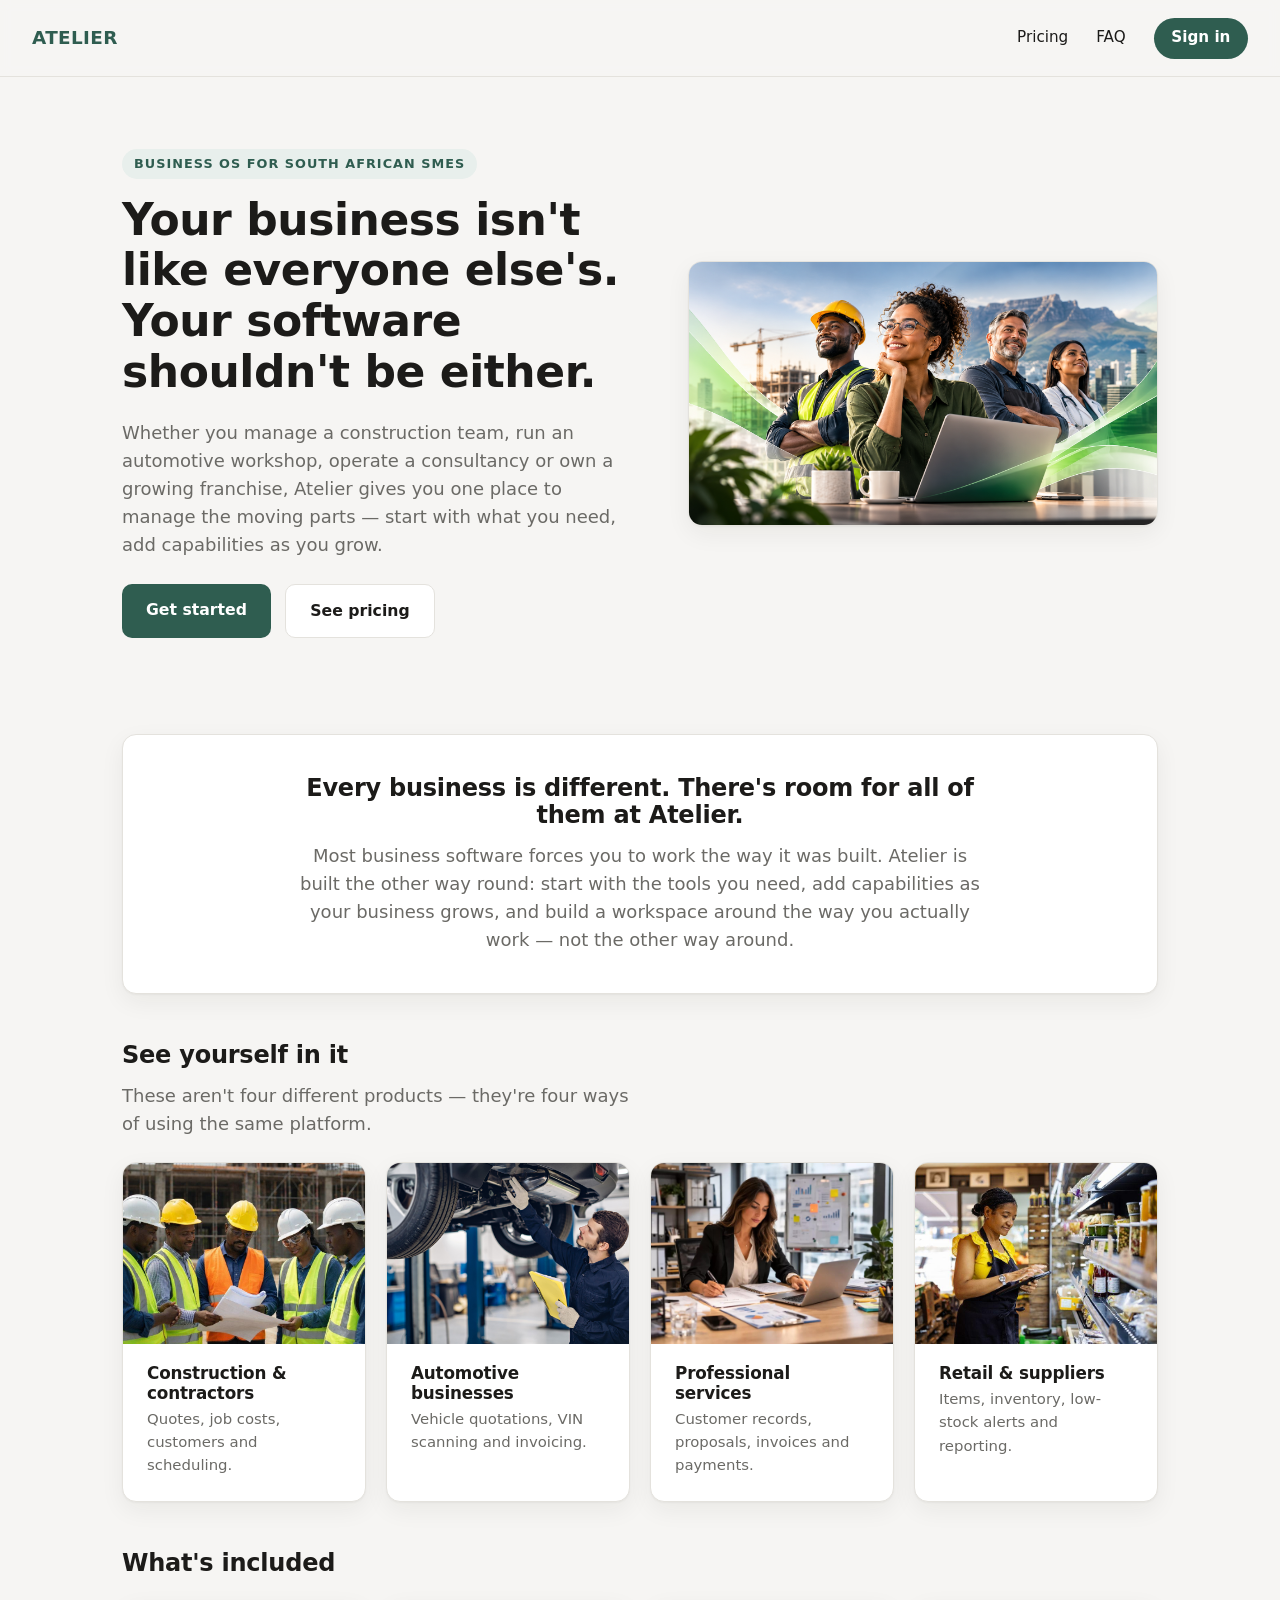
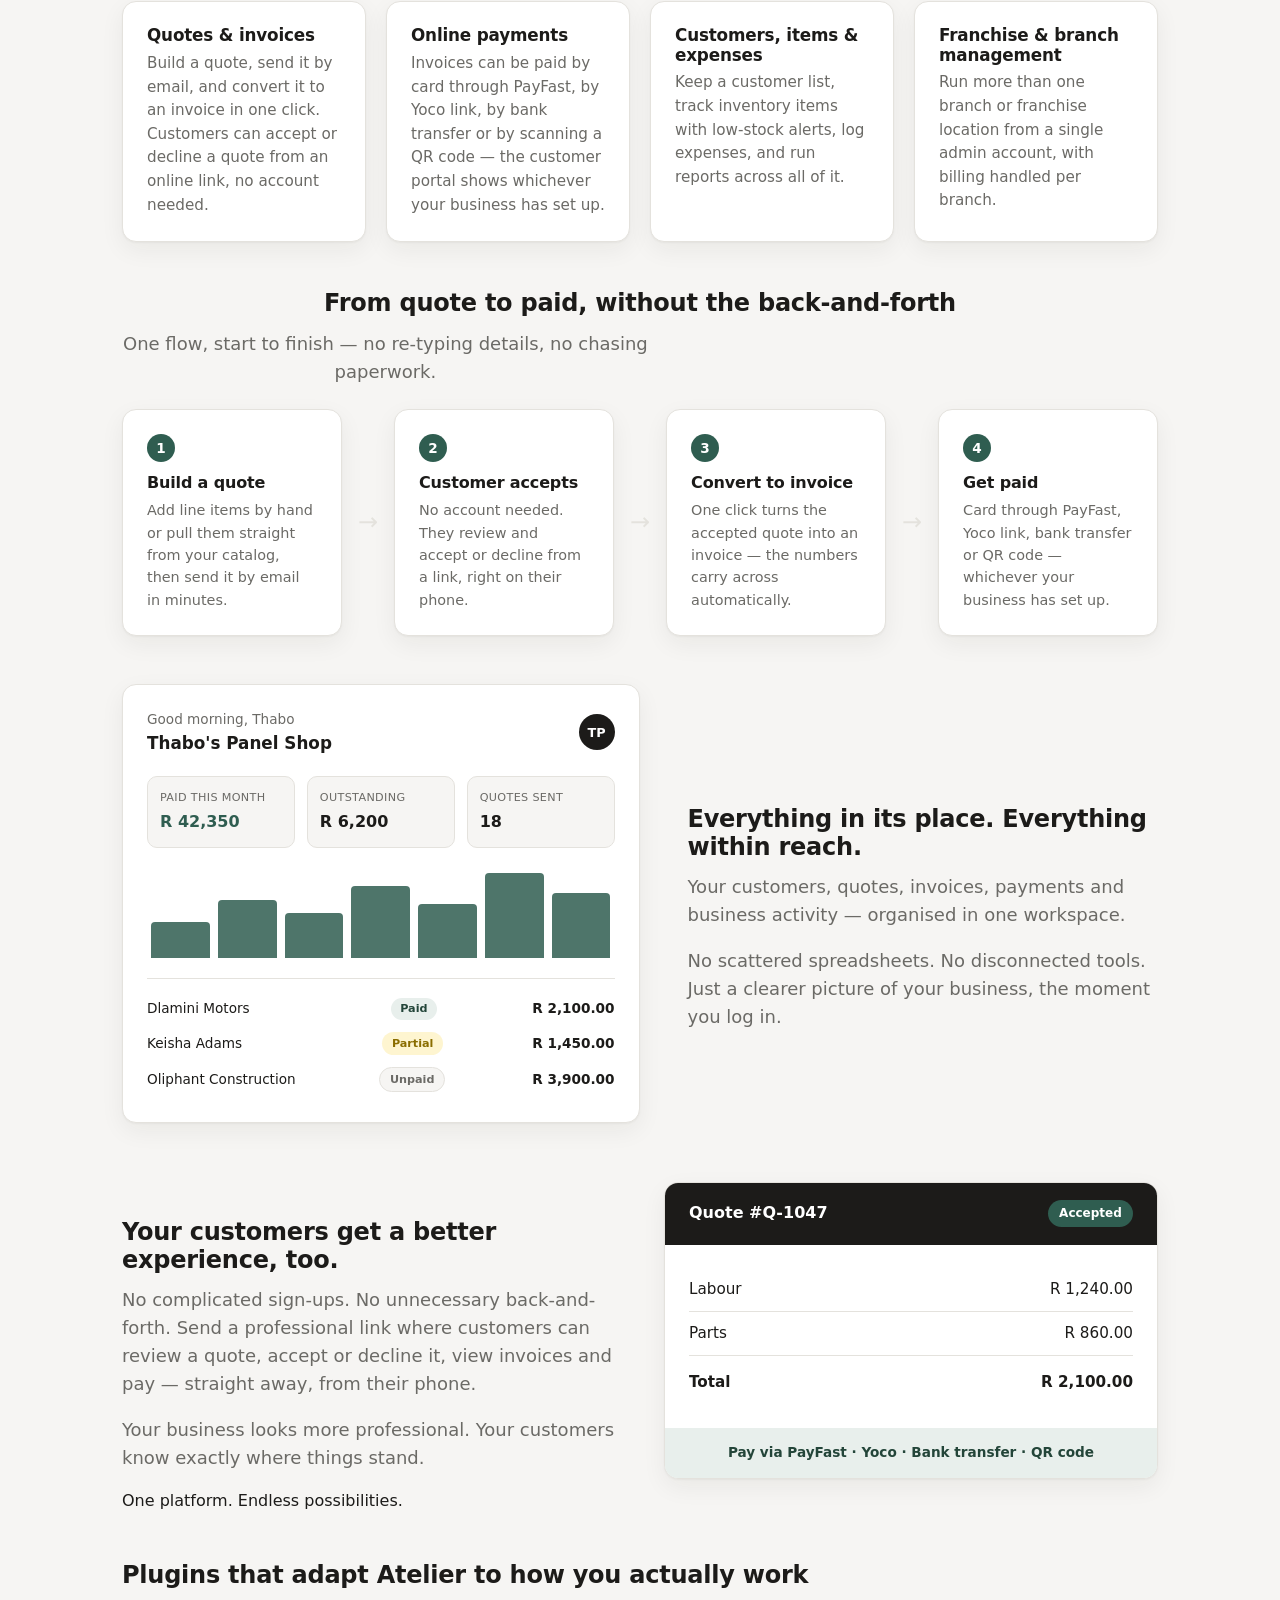
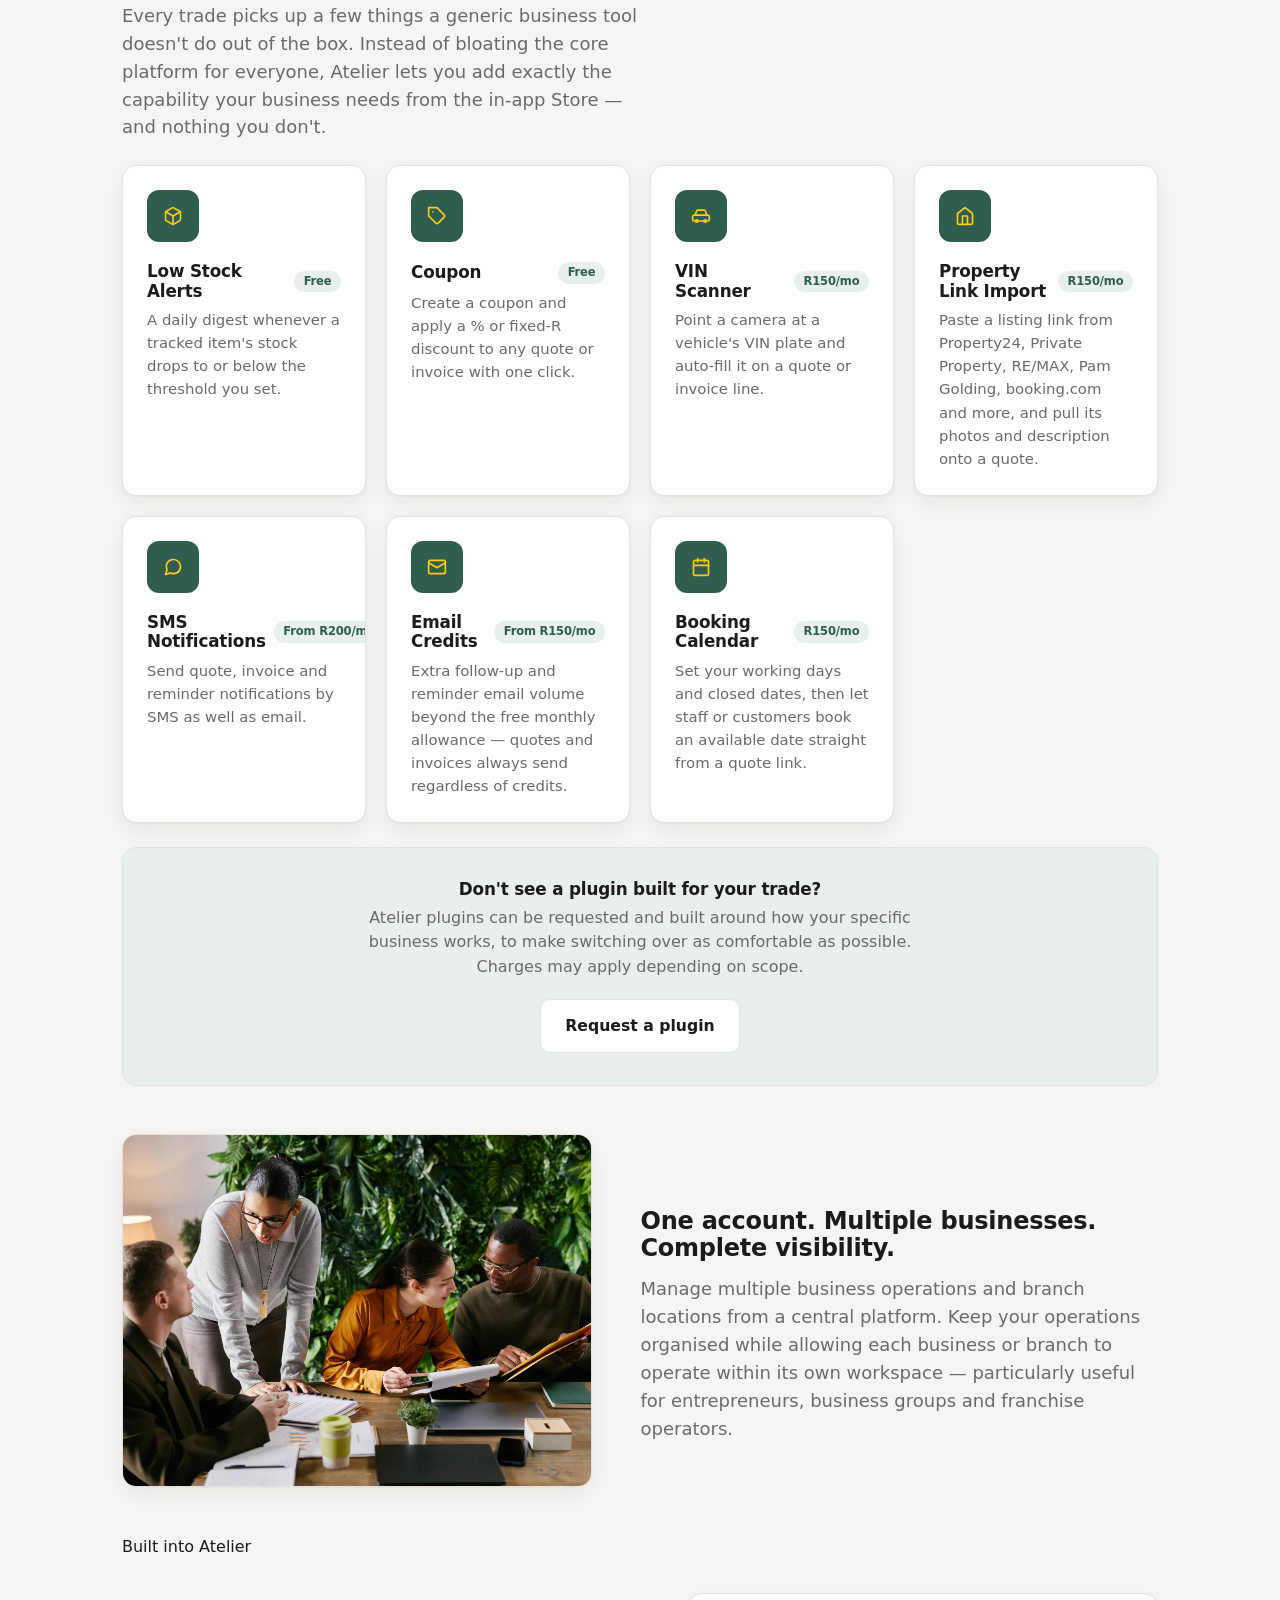
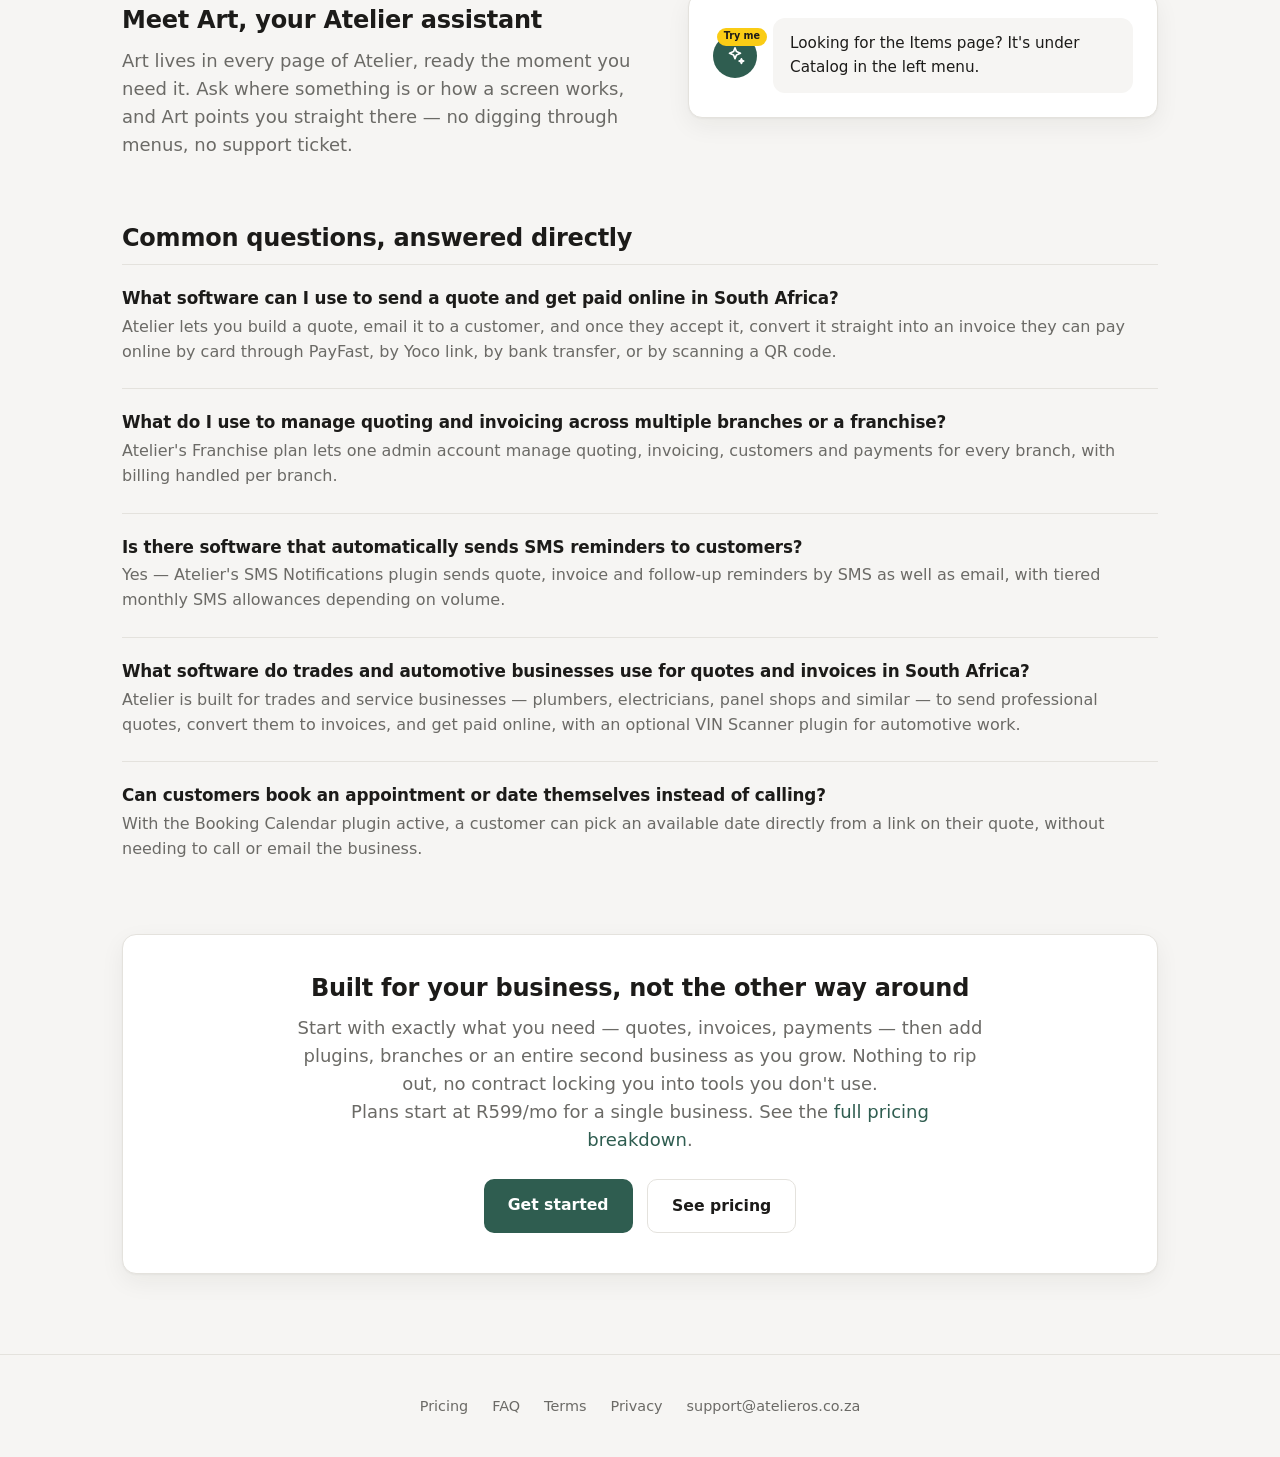
==== commit d8ea38cb: "Add interactive Art chat demo easter egg to marketing site" ====
--- a/index.html
+++ b/index.html
@@ -48,16 +48,16 @@
   "@type": "SoftwareApplication",
   "name": "Atelier",
   "applicationCategory": "BusinessApplication",
-  "applicationSubCategory": "Quoting, Invoicing and CRM software",
+  "applicationSubCategory": "Adaptable Business Operating System — Quoting, Invoicing, CRM and Inventory software",
   "operatingSystem": "Web",
   "url": "https://atelieros.co.za",
   "areaServed": "ZA",
   "audience": {
     "@type": "BusinessAudience",
-    "audienceType": "Small and medium businesses in South Africa, including trades, service businesses, automotive shops and franchises"
+    "audienceType": "Small and medium businesses in South Africa, including construction and trades, automotive businesses, professional services, retail and suppliers, and franchises"
   },
-  "description": "Atelier is a Business OS for South African SMEs — send quotes, convert them to invoices, get paid online, and manage customers, inventory and multiple branches from one platform, with optional plugins for SMS reminders, VIN scanning, booking calendars and more.",
-  "featureList": "Quotes and invoices, online customer payments via PayFast / Yoco / bank transfer / QR code, customer and inventory management, expense tracking and reports, multi-branch and franchise administration, SMS and email reminders, customer booking calendar, VIN scanning, property listing import",
+  "description": "Atelier is an adaptable business operating system for South African SMEs. The core platform handles quotes, invoices, online payments and an item/service catalog with stock tracking, built to fit how your business actually works rather than forcing a rigid template. Extend it with plugins for low-stock alerts, coupons, SMS and email reminders, VIN scanning, property listing import and a customer booking calendar, run multiple branches or businesses from one account, and get built-in navigation help from Art, Atelier's in-app assistant.",
+  "featureList": "Quotes and invoices, online customer payments via PayFast / Yoco / bank transfer / QR code, item and service catalog with stock-on-hand tracking, customer and expense management, reports, multi-branch and franchise administration, multi-business management, extensible plugin ecosystem (low stock alerts, coupons, SMS and email reminders, VIN scanning, property listing import, booking calendar), in-app Art assistant for navigation help",
   "offers": [
     { "@type": "Offer", "name": "Individual plan", "price": "599", "priceCurrency": "ZAR", "url": "https://atelieros.co.za/pricing/" },
     { "@type": "Offer", "name": "Franchise plan (admin panel)", "price": "900", "priceCurrency": "ZAR", "url": "https://atelieros.co.za/pricing/" },
@@ -409,11 +409,14 @@
       <p class="lead">Art lives in every page of Atelier, ready the moment you need it. Ask where something is or how a screen works, and Art points you straight there — no digging through menus, no support ticket.</p>
     </div>
     <div class="art-bubble">
-      <div class="art-bubble-avatar">
-        <svg viewBox="0 0 24 24" fill="none" stroke="currentColor" stroke-width="1.8" stroke-linecap="round" stroke-linejoin="round" width="22" height="22">
-          <path d="M12 3l1.6 4.2L18 9l-4.4 1.8L12 15l-1.6-4.2L6 9l4.4-1.8L12 3Z" />
-          <path d="M19 15l.7 1.8L21.5 17.5 19.7 18.2 19 20l-.7-1.8L16.5 17.5l1.8-.7L19 15Z" />
-        </svg>
+      <div class="art-bubble-avatar-wrap">
+        <button class="art-bubble-avatar" id="artTriggerBtn" aria-label="Chat with Art" type="button">
+          <svg viewBox="0 0 24 24" fill="none" stroke="currentColor" stroke-width="1.8" stroke-linecap="round" stroke-linejoin="round" width="22" height="22">
+            <path d="M12 3l1.6 4.2L18 9l-4.4 1.8L12 15l-1.6-4.2L6 9l4.4-1.8L12 3Z" />
+            <path d="M19 15l.7 1.8L21.5 17.5 19.7 18.2 19 20l-.7-1.8L16.5 17.5l1.8-.7L19 15Z" />
+          </svg>
+        </button>
+        <span class="art-tap-badge">Try me</span>
       </div>
       <div class="art-bubble-msg">Looking for the Items page? It's under Catalog in the left menu.</div>
     </div>
@@ -458,5 +461,106 @@
   <a href="https://app.atelieros.co.za/privacy">Privacy</a>
   <span>support@atelieros.co.za</span>
 </footer>
+<div class="art-chat-overlay" id="artChatOverlay">
+  <div class="art-chat-modal">
+    <div class="art-chat-header">
+      <div class="art-chat-header-info">
+        <div class="art-chat-avatar">
+          <svg viewBox="0 0 24 24" fill="none" stroke="currentColor" stroke-width="1.8" stroke-linecap="round" stroke-linejoin="round" width="18" height="18">
+            <path d="M12 3l1.6 4.2L18 9l-4.4 1.8L12 15l-1.6-4.2L6 9l4.4-1.8L12 3Z" />
+            <path d="M19 15l.7 1.8L21.5 17.5 19.7 18.2 19 20l-.7-1.8L16.5 17.5l1.8-.7L19 15Z" />
+          </svg>
+        </div>
+        <div>
+          <div class="art-chat-title">Art</div>
+          <div class="art-chat-subtitle">Quick demo &mdash; ask a question</div>
+        </div>
+      </div>
+      <button class="art-chat-close" id="artChatClose" aria-label="Close chat" type="button">&times;</button>
+    </div>
+    <div class="art-chat-messages" id="artChatMessages">
+      <div class="art-chat-row art">
+        <div class="art-chat-bubble art">Hi, I'm Art. Ask me anything about Atelier &mdash; pricing, switching from another tool, plugins, multiple businesses, whatever's on your mind.</div>
+      </div>
+    </div>
+    <form class="art-chat-input-row" id="artChatForm">
+      <input type="text" id="artChatInput" placeholder="Type a question&hellip;" autocomplete="off" />
+      <button type="submit" class="art-chat-send">Send</button>
+    </form>
+    <div class="art-chat-footnote">This is a quick demo of asking Art. The real Art lives inside Atelier and helps you navigate your workspace.</div>
+  </div>
+</div>
+<script>
+(function () {
+  var topics = [
+    { keywords: ["xero", "switch", "competitor", "move", "moving"], answer: "No need to choose \u2014 use both! As our plugin ecosystem grows, Atelier and Xero can work really well side by side. Try Atelier free and see how it feels for your business. Got suggestions? Get in touch and tell us what you'd like to see." },
+    { keywords: ["price", "pricing", "cost", "how much"], answer: "Plans start at R599/mo for a single business, with plugins priced separately depending on what you add. Check the full breakdown on the Pricing page." },
+    { keywords: ["free", "trial", "try"], answer: "Yes \u2014 you can get started and try Atelier for your business right away. No pressure, see how it feels." },
+    { keywords: ["franchise", "branch", "multiple business", "multi-business", "multiple businesses"], answer: "Atelier handles a single business, multiple branches under one franchise, or several independent businesses from one account \u2014 whatever shape your operation takes." },
+    { keywords: ["plugin", "plugins", "add-on", "addon"], answer: "Plugins let you add exactly what your trade needs \u2014 low-stock alerts, coupons, VIN scanning, SMS and email reminders, a booking calendar, and more are on the way." },
+    { keywords: ["art", "who are you", "what are you"], answer: "I'm Art \u2014 inside Atelier, I help you find your way around the app and understand how a screen works, right when you need it." }
+  ];
+  var fallback = "Good question \u2014 I don't have a scripted answer for that one here, but you can get in touch at support@atelieros.co.za and we'll help directly, or just try Atelier for free and explore.";
+
+  var overlay = document.getElementById("artChatOverlay");
+  var openBtn = document.getElementById("artTriggerBtn");
+  var closeBtn = document.getElementById("artChatClose");
+  var form = document.getElementById("artChatForm");
+  var input = document.getElementById("artChatInput");
+  var messages = document.getElementById("artChatMessages");
+
+  function addMessage(text, who) {
+    var row = document.createElement("div");
+    row.className = "art-chat-row " + who;
+    var bubble = document.createElement("div");
+    bubble.className = "art-chat-bubble " + who;
+    bubble.textContent = text;
+    row.appendChild(bubble);
+    messages.appendChild(row);
+    messages.scrollTop = messages.scrollHeight;
+  }
+
+  function respondTo(question) {
+    var q = question.toLowerCase();
+    for (var i = 0; i < topics.length; i++) {
+      for (var j = 0; j < topics[i].keywords.length; j++) {
+        if (q.indexOf(topics[i].keywords[j]) !== -1) {
+          return topics[i].answer;
+        }
+      }
+    }
+    return fallback;
+  }
+
+  if (openBtn) {
+    openBtn.addEventListener("click", function () {
+      overlay.classList.add("open");
+      input.focus();
+    });
+  }
+  if (closeBtn) {
+    closeBtn.addEventListener("click", function () {
+      overlay.classList.remove("open");
+    });
+  }
+  if (overlay) {
+    overlay.addEventListener("click", function (e) {
+      if (e.target === overlay) overlay.classList.remove("open");
+    });
+  }
+  if (form) {
+    form.addEventListener("submit", function (e) {
+      e.preventDefault();
+      var text = input.value.trim();
+      if (!text) return;
+      addMessage(text, "user");
+      input.value = "";
+      setTimeout(function () {
+        addMessage(respondTo(text), "art");
+      }, 400);
+    });
+  }
+})();
+</script>
 </body>
 </html>
--- a/style.css
+++ b/style.css
@@ -257,7 +257,7 @@
 .plugin-icon {
   width: 52px;
   height: 52px;
-  background: var(--ink);
+  background: var(--accent);
   border-radius: 12px;
   display: flex;
   align-items: center;
@@ -595,3 +595,157 @@
   color: var(--muted);
   border: 1px solid var(--line);
 }
+
+.art-bubble-avatar-wrap {
+  position: relative;
+  flex-shrink: 0;
+}
+.art-tap-badge {
+  position: absolute;
+  top: -6px;
+  right: -10px;
+  background: var(--yellow);
+  color: var(--ink);
+  font-size: 0.6rem;
+  font-weight: 700;
+  padding: 0.1rem 0.4rem;
+  border-radius: 999px;
+  animation: art-pulse 2s ease-in-out infinite;
+}
+@keyframes art-pulse {
+  0%, 100% { transform: scale(1); }
+  50% { transform: scale(1.08); }
+}
+button.art-bubble-avatar {
+  border: none;
+  cursor: pointer;
+  padding: 0;
+  font: inherit;
+}
+.art-chat-overlay {
+  display: none;
+  position: fixed;
+  inset: 0;
+  background: rgba(28, 27, 25, 0.4);
+  align-items: center;
+  justify-content: center;
+  z-index: 100;
+  padding: 1rem;
+}
+.art-chat-overlay.open {
+  display: flex;
+}
+.art-chat-modal {
+  background: var(--panel);
+  border-radius: var(--radius);
+  box-shadow: var(--shadow);
+  width: 100%;
+  max-width: 420px;
+  display: flex;
+  flex-direction: column;
+  max-height: 80vh;
+  overflow: hidden;
+}
+.art-chat-header {
+  display: flex;
+  align-items: center;
+  justify-content: space-between;
+  padding: 1rem;
+  border-bottom: 1px solid var(--line);
+}
+.art-chat-header-info {
+  display: flex;
+  align-items: center;
+  gap: 0.6rem;
+}
+.art-chat-avatar {
+  width: 32px;
+  height: 32px;
+  border-radius: 50%;
+  background: var(--accent);
+  color: #fff;
+  display: flex;
+  align-items: center;
+  justify-content: center;
+  flex-shrink: 0;
+}
+.art-chat-title {
+  font-weight: 700;
+  font-size: 0.95rem;
+}
+.art-chat-subtitle {
+  font-size: 0.75rem;
+  color: var(--muted);
+}
+.art-chat-close {
+  background: none;
+  border: none;
+  font-size: 1.3rem;
+  line-height: 1;
+  color: var(--muted);
+  cursor: pointer;
+  padding: 0.2rem 0.4rem;
+}
+.art-chat-messages {
+  flex: 1;
+  overflow-y: auto;
+  padding: 1rem;
+  display: flex;
+  flex-direction: column;
+  gap: 0.6rem;
+}
+.art-chat-row {
+  display: flex;
+}
+.art-chat-row.user {
+  justify-content: flex-end;
+}
+.art-chat-bubble {
+  max-width: 80%;
+  padding: 0.5rem 0.75rem;
+  border-radius: 12px;
+  font-size: 0.85rem;
+  line-height: 1.4;
+}
+.art-chat-bubble.art {
+  background: var(--bg);
+  color: var(--ink);
+  border: 1px solid var(--line);
+}
+.art-chat-bubble.user {
+  background: var(--accent);
+  color: #fff;
+}
+.art-chat-input-row {
+  display: flex;
+  gap: 0.5rem;
+  padding: 0.75rem;
+  border-top: 1px solid var(--line);
+}
+.art-chat-input-row input {
+  flex: 1;
+  padding: 0.5rem 0.75rem;
+  border: 1px solid var(--line);
+  border-radius: 8px;
+  font-size: 0.85rem;
+  outline: none;
+}
+.art-chat-input-row input:focus {
+  border-color: var(--accent);
+}
+.art-chat-send {
+  background: var(--accent);
+  color: #fff;
+  border: none;
+  border-radius: 8px;
+  padding: 0.5rem 1rem;
+  font-size: 0.85rem;
+  font-weight: 600;
+  cursor: pointer;
+}
+.art-chat-footnote {
+  font-size: 0.7rem;
+  color: var(--muted);
+  text-align: center;
+  padding: 0.5rem 1rem 0.9rem;
+}
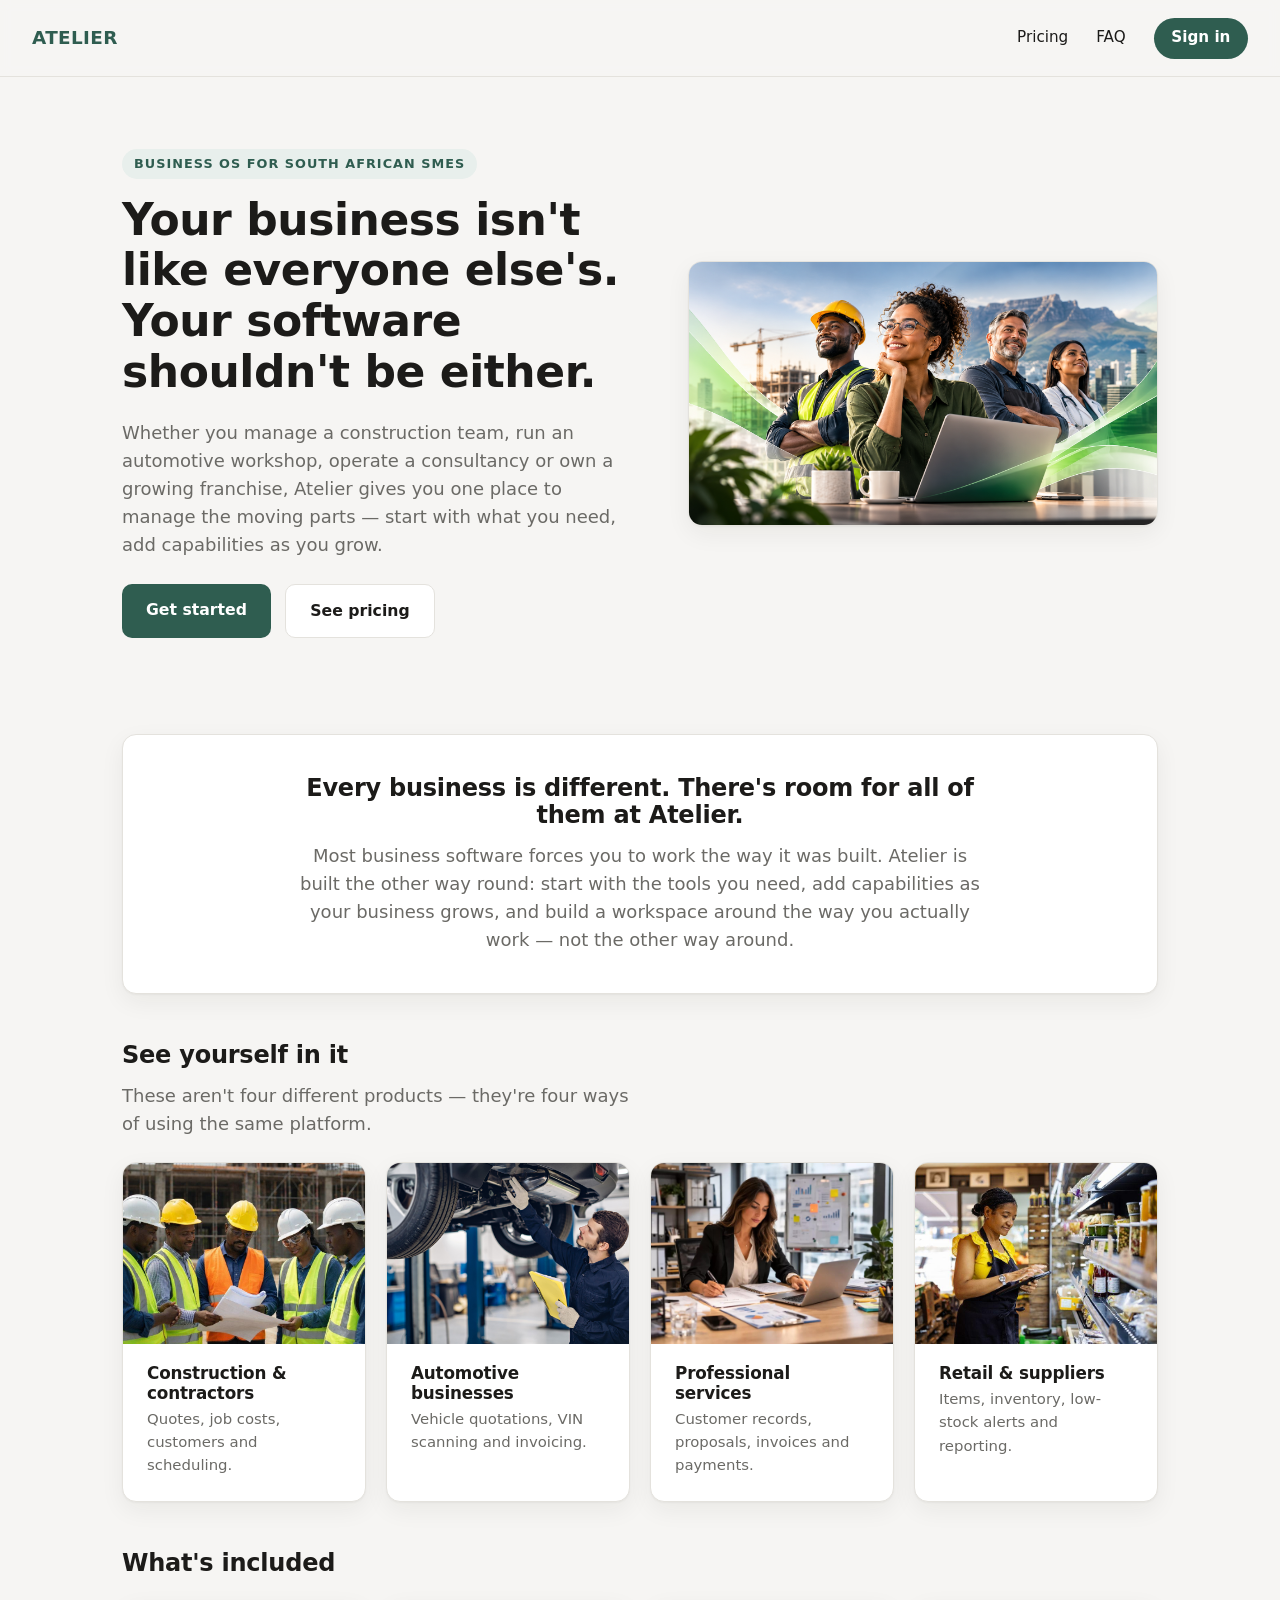
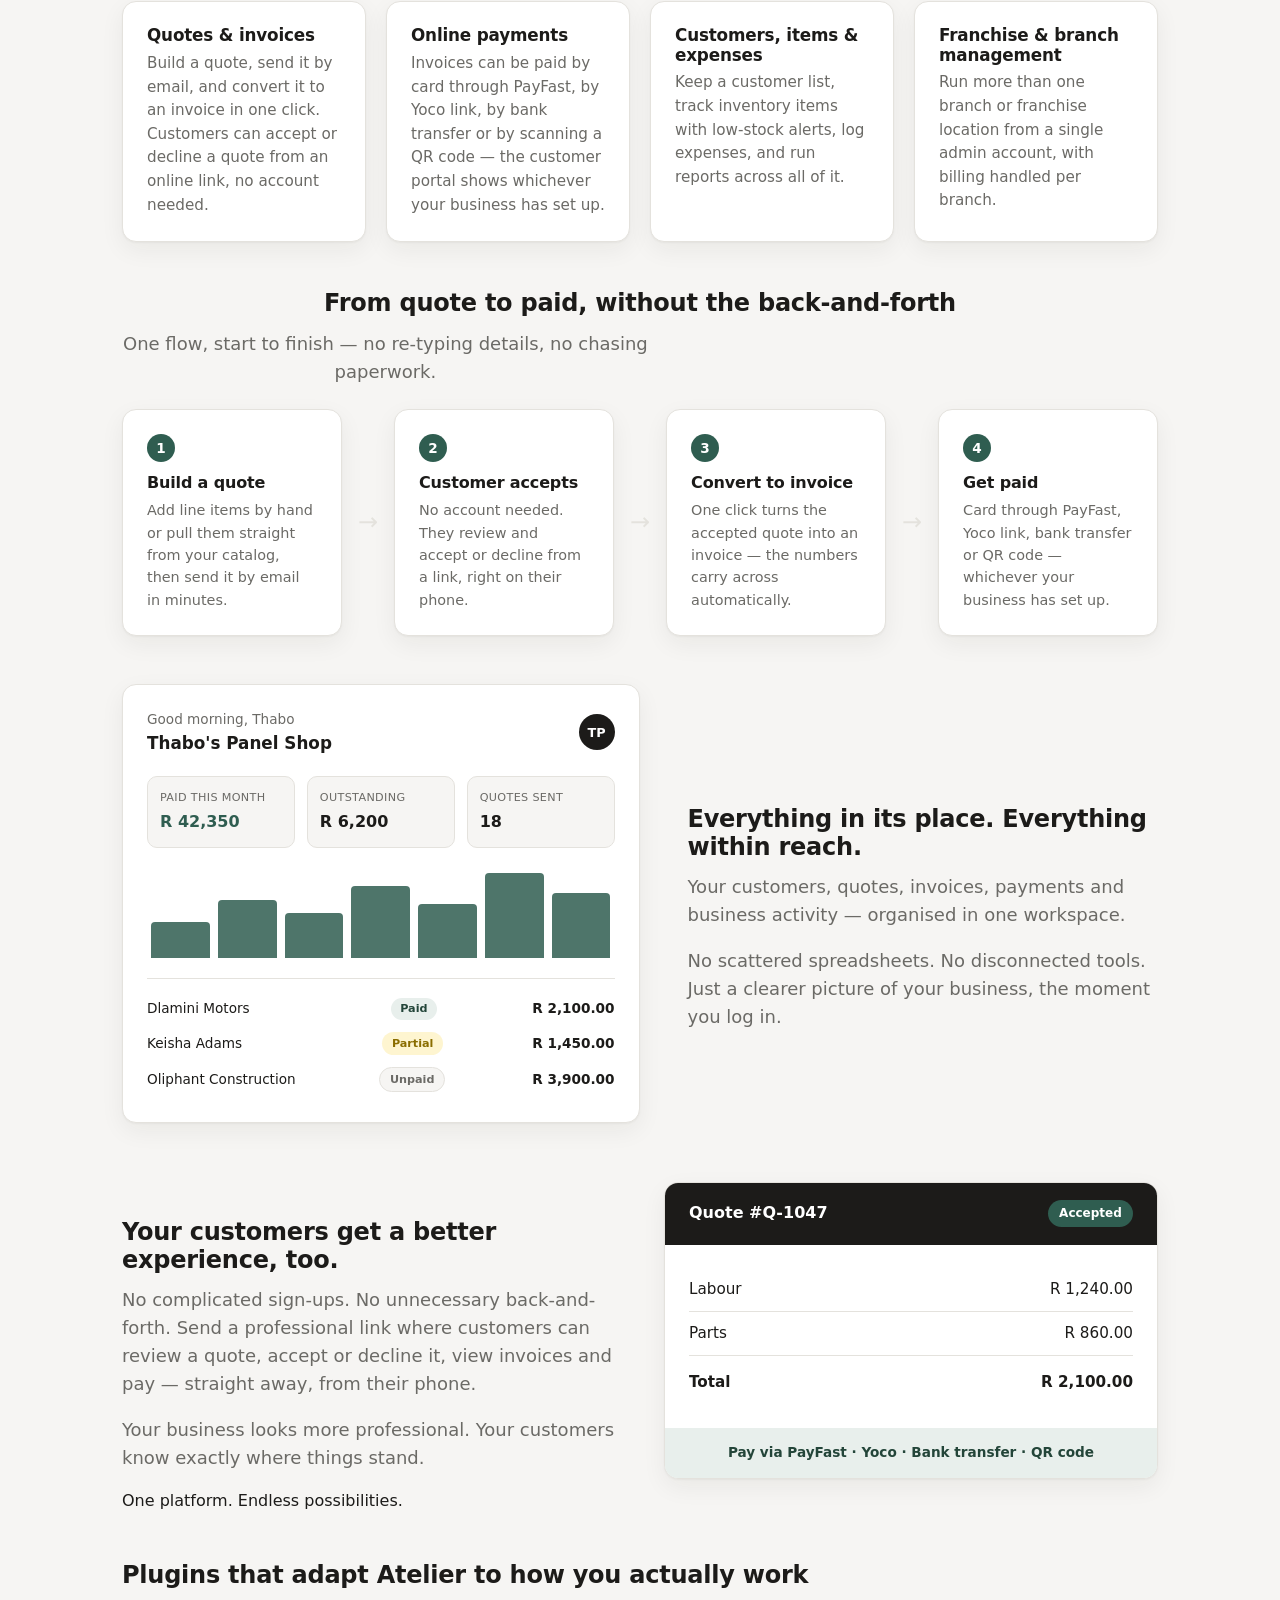
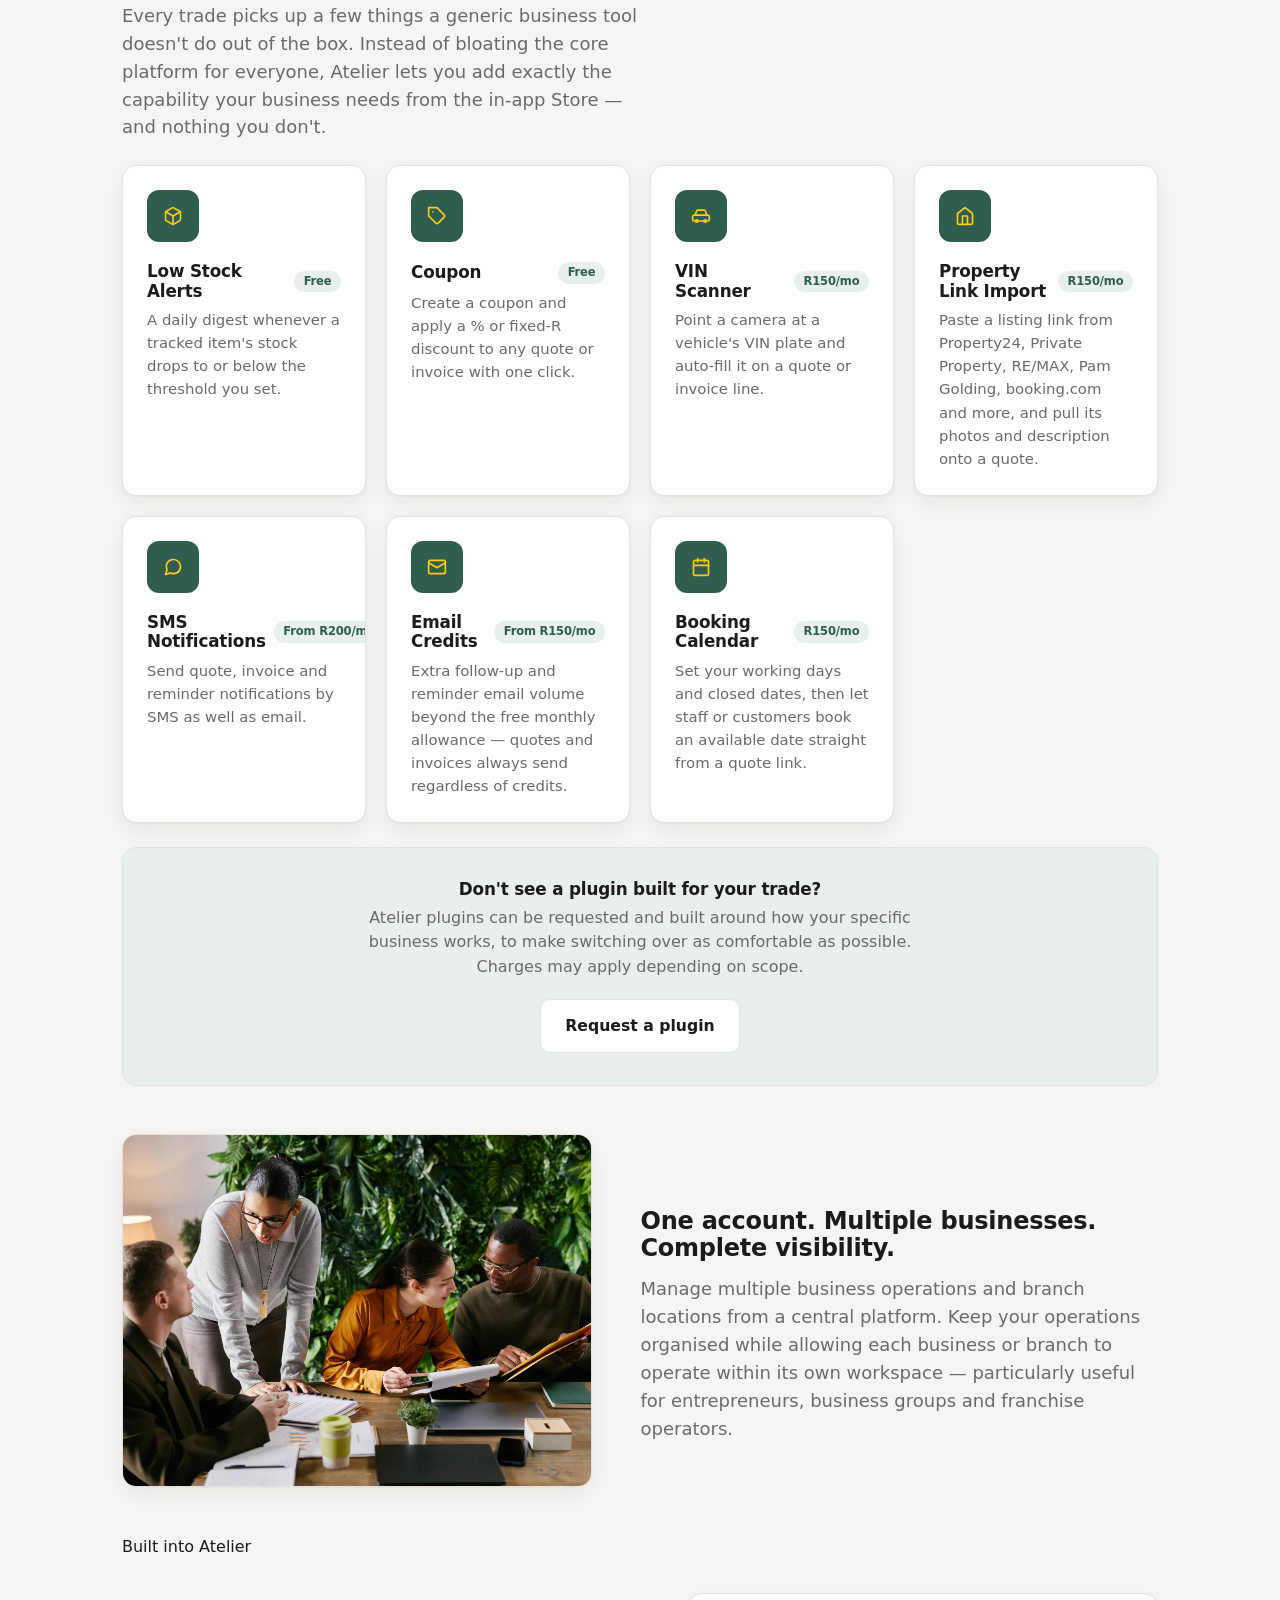
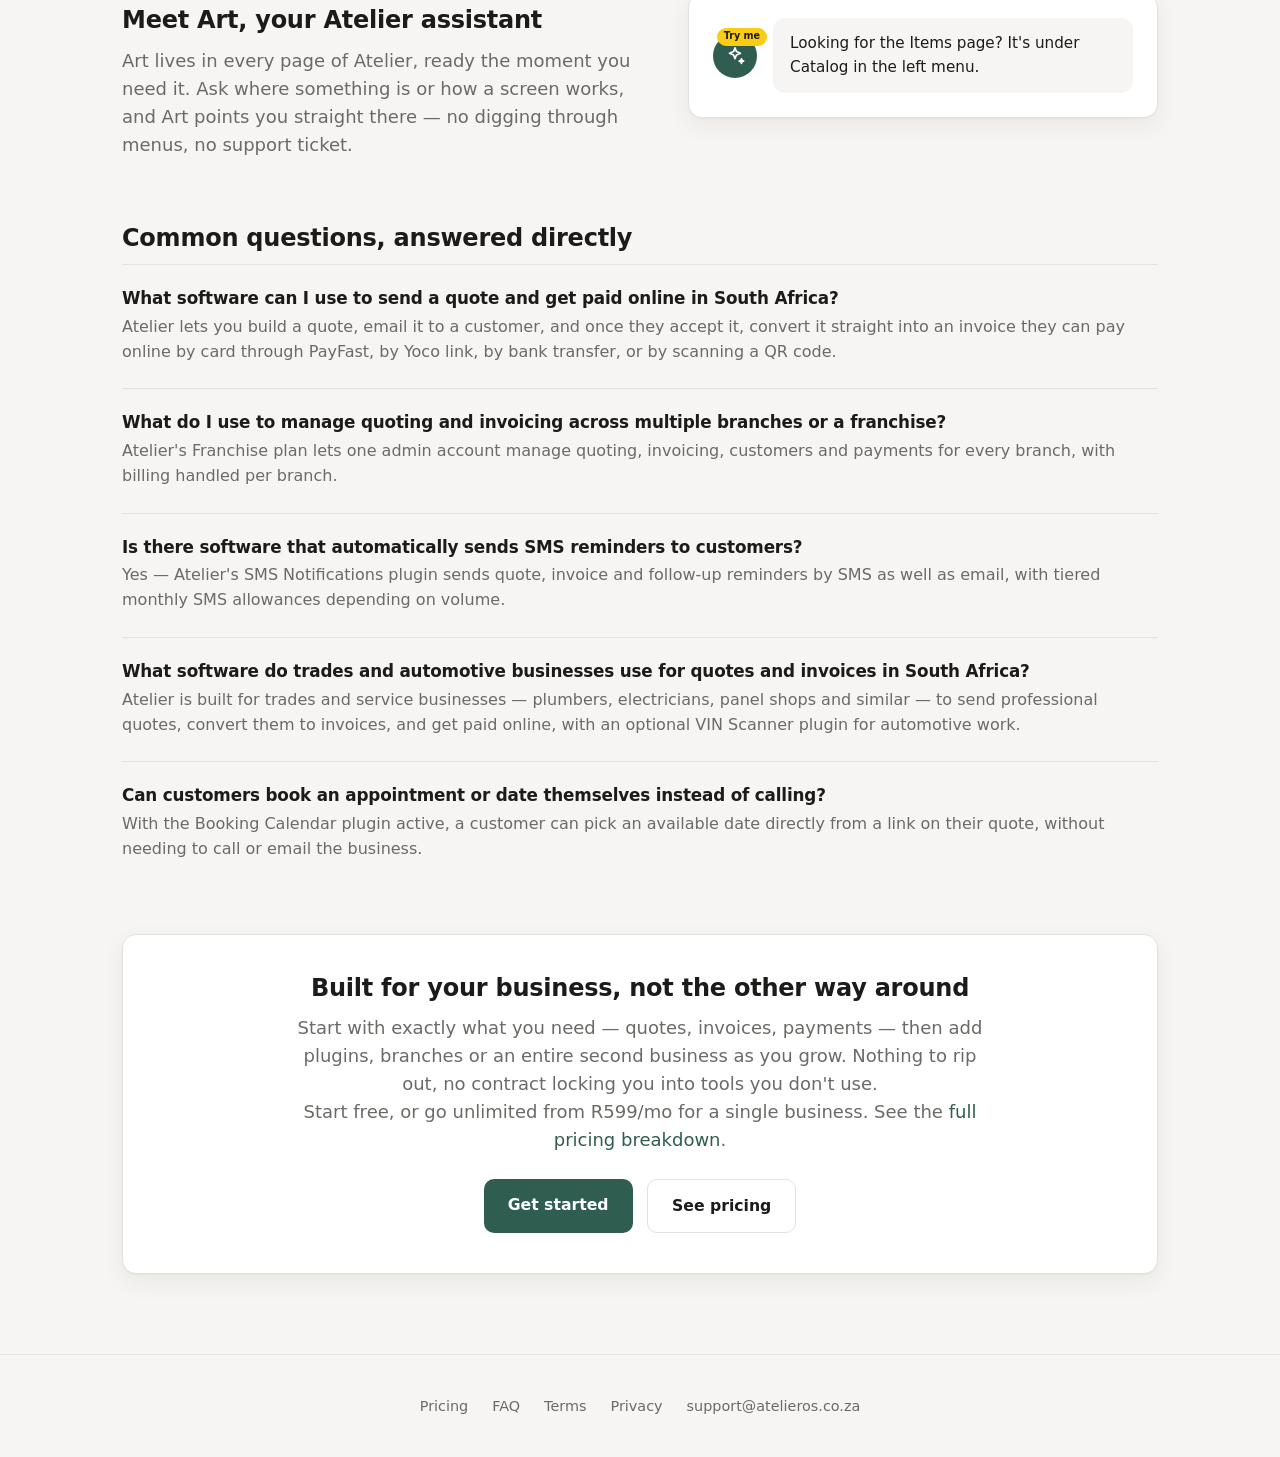
==== commit 6c91f80a: "Mention free plan in closing CTA and Art chatbot pricing answer" ====
--- a/index.html
+++ b/index.html
@@ -59,6 +59,7 @@
   "description": "Atelier is an adaptable business operating system for South African SMEs. The core platform handles quotes, invoices, online payments and an item/service catalog with stock tracking, built to fit how your business actually works rather than forcing a rigid template. Extend it with plugins for low-stock alerts, coupons, SMS and email reminders, VIN scanning, property listing import and a customer booking calendar, run multiple branches or businesses from one account, and get built-in navigation help from Art, Atelier's in-app assistant.",
   "featureList": "Quotes and invoices, online customer payments via PayFast / Yoco / bank transfer / QR code, item and service catalog with stock-on-hand tracking, customer and expense management, reports, multi-branch and franchise administration, multi-business management, extensible plugin ecosystem (low stock alerts, coupons, SMS and email reminders, VIN scanning, property listing import, booking calendar), in-app Art assistant for navigation help",
   "offers": [
+    { "@type": "Offer", "name": "Free plan", "price": "0", "priceCurrency": "ZAR", "url": "https://atelieros.co.za/pricing/" },
     { "@type": "Offer", "name": "Individual plan", "price": "599", "priceCurrency": "ZAR", "url": "https://atelieros.co.za/pricing/" },
     { "@type": "Offer", "name": "Franchise plan (admin panel)", "price": "900", "priceCurrency": "ZAR", "url": "https://atelieros.co.za/pricing/" },
     { "@type": "Offer", "name": "Franchise — additional branch", "price": "900", "priceCurrency": "ZAR", "url": "https://atelieros.co.za/pricing/" },
@@ -447,7 +448,7 @@
   <section class="difference">
     <h2>Built for your business, not the other way around</h2>
     <p class="lead">Start with exactly what you need — quotes, invoices, payments — then add plugins, branches or an entire second business as you grow. Nothing to rip out, no contract locking you into tools you don't use.</p>
-    <p class="lead">Plans start at R599/mo for a single business. See the <a href="/pricing/">full pricing breakdown</a>.</p>
+    <p class="lead">Start free, or go unlimited from R599/mo for a single business. See the <a href="/pricing/">full pricing breakdown</a>.</p>
     <div class="cta-row" style="justify-content: center;">
       <a class="cta" href="https://app.atelieros.co.za/">Get started</a>
       <a class="ghost-cta" href="/pricing/">See pricing</a>
@@ -494,7 +495,7 @@
 (function () {
   var topics = [
     { keywords: ["xero", "switch", "competitor", "move", "moving"], answer: "No need to choose \u2014 use both! As our plugin ecosystem grows, Atelier and Xero can work really well side by side. Try Atelier free and see how it feels for your business. Got suggestions? Get in touch and tell us what you'd like to see." },
-    { keywords: ["price", "pricing", "cost", "how much"], answer: "Plans start at R599/mo for a single business, with plugins priced separately depending on what you add. Check the full breakdown on the Pricing page." },
+    { keywords: ["price", "pricing", "cost", "how much"], answer: "Atelier is free to start, with unlimited plans from R599/mo for a single business, plugins priced separately depending on what you add. Check the full breakdown on the Pricing page." },
     { keywords: ["free", "trial", "try"], answer: "Yes \u2014 you can get started and try Atelier for your business right away. No pressure, see how it feels." },
     { keywords: ["franchise", "branch", "multiple business", "multi-business", "multiple businesses"], answer: "Atelier handles a single business, multiple branches under one franchise, or several independent businesses from one account \u2014 whatever shape your operation takes." },
     { keywords: ["plugin", "plugins", "add-on", "addon"], answer: "Plugins let you add exactly what your trade needs \u2014 low-stock alerts, coupons, VIN scanning, SMS and email reminders, a booking calendar, and more are on the way." },
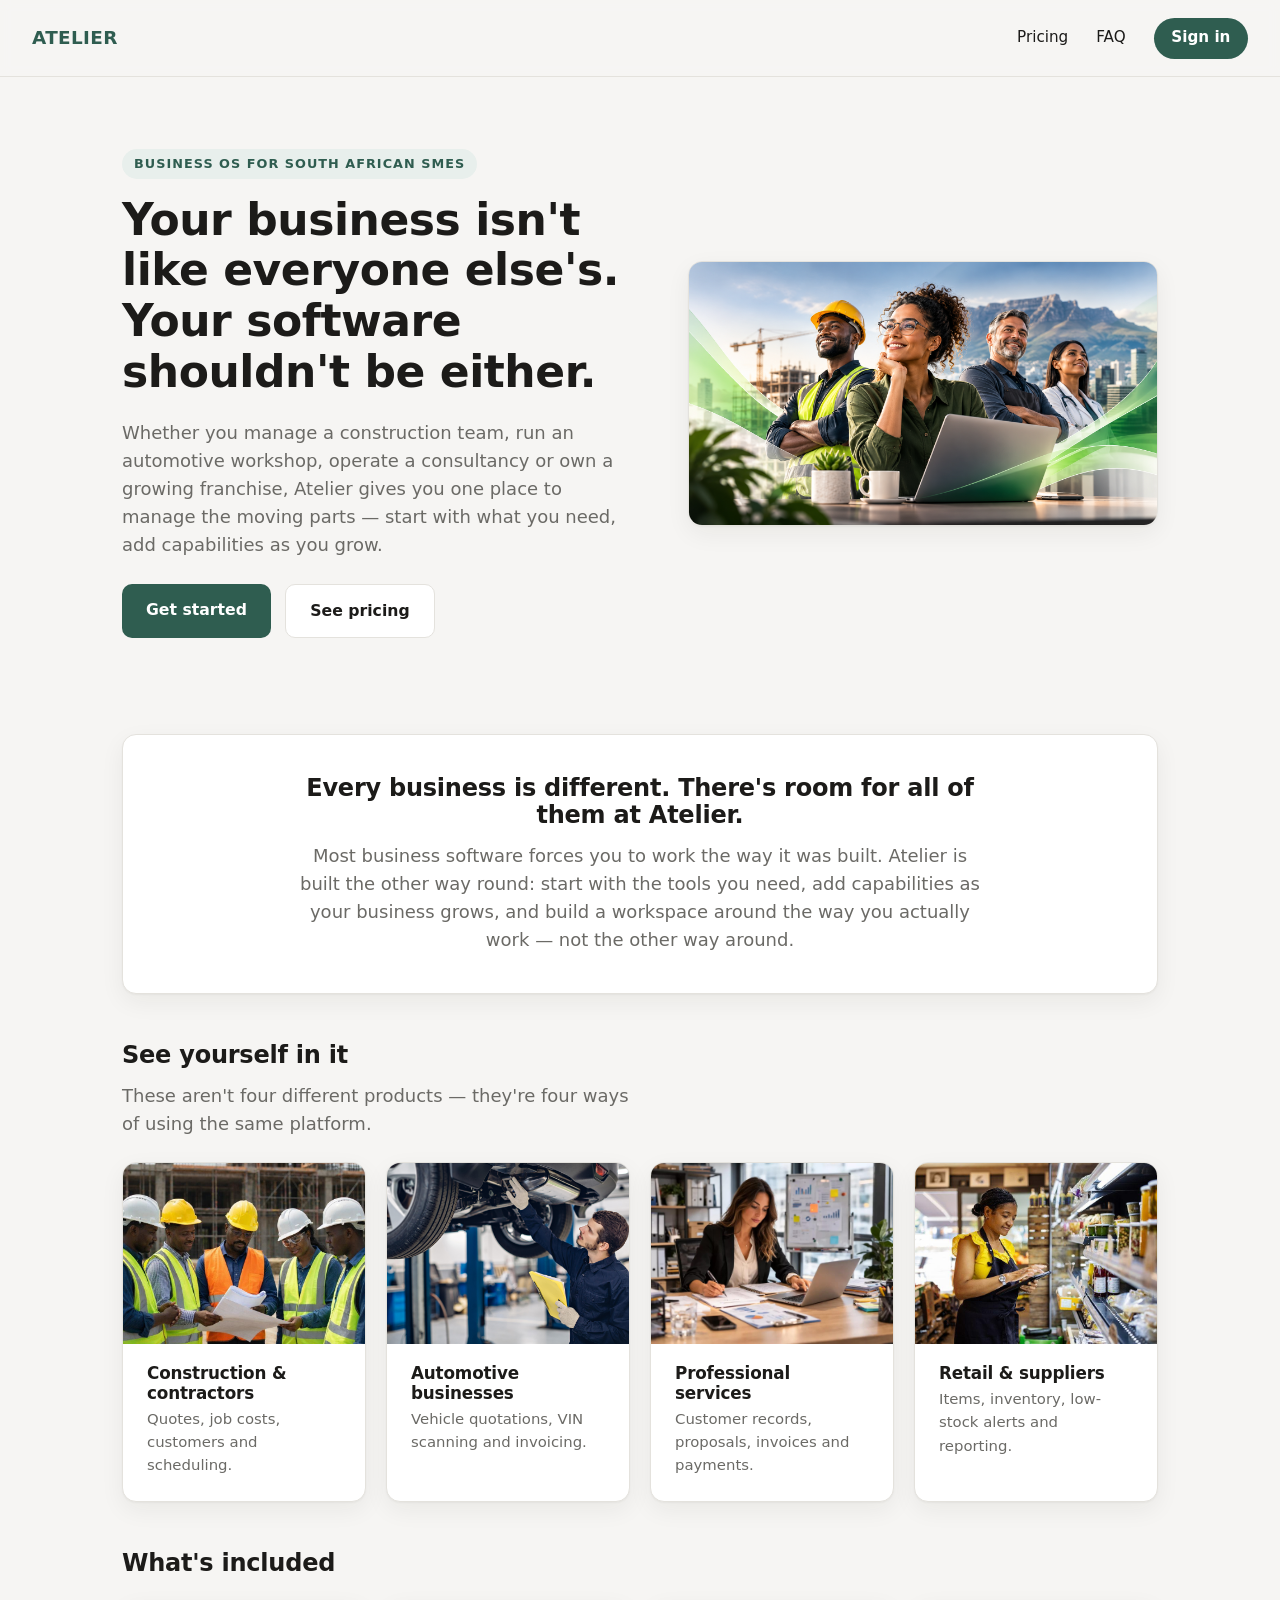
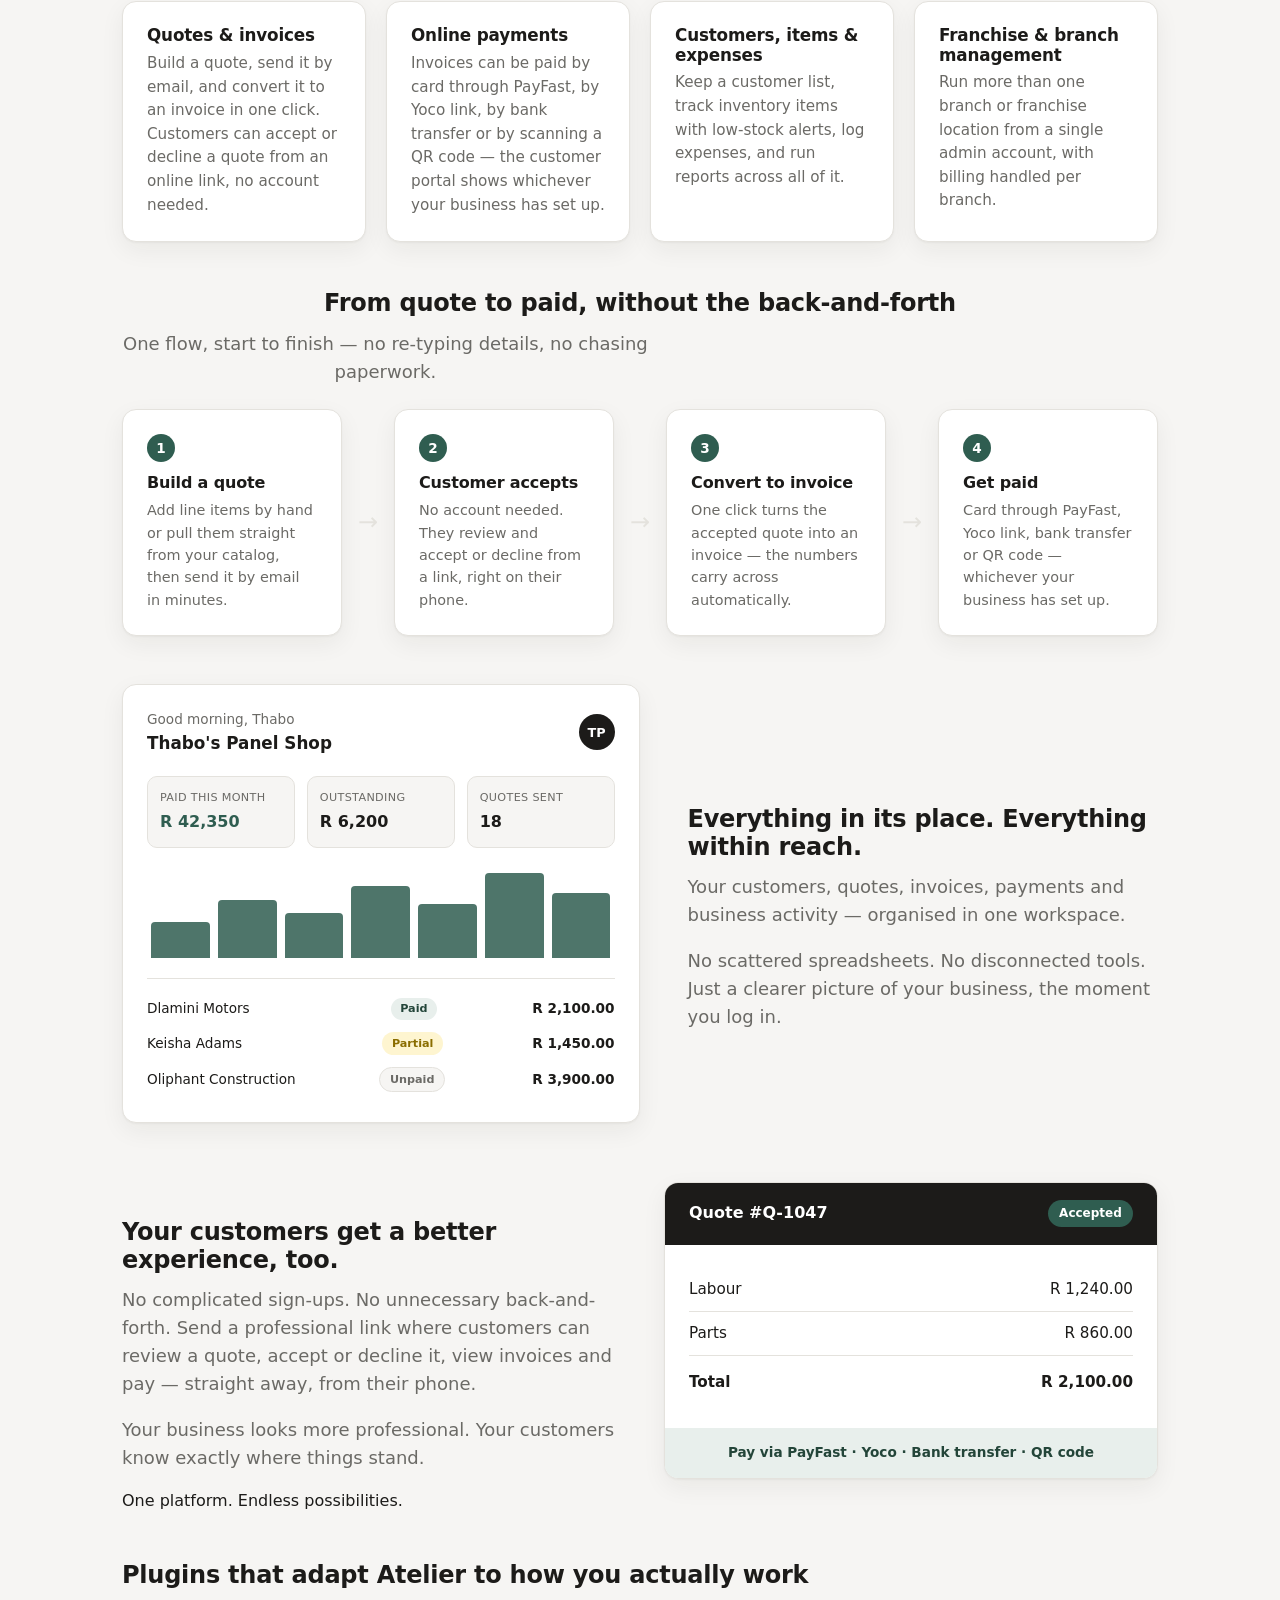
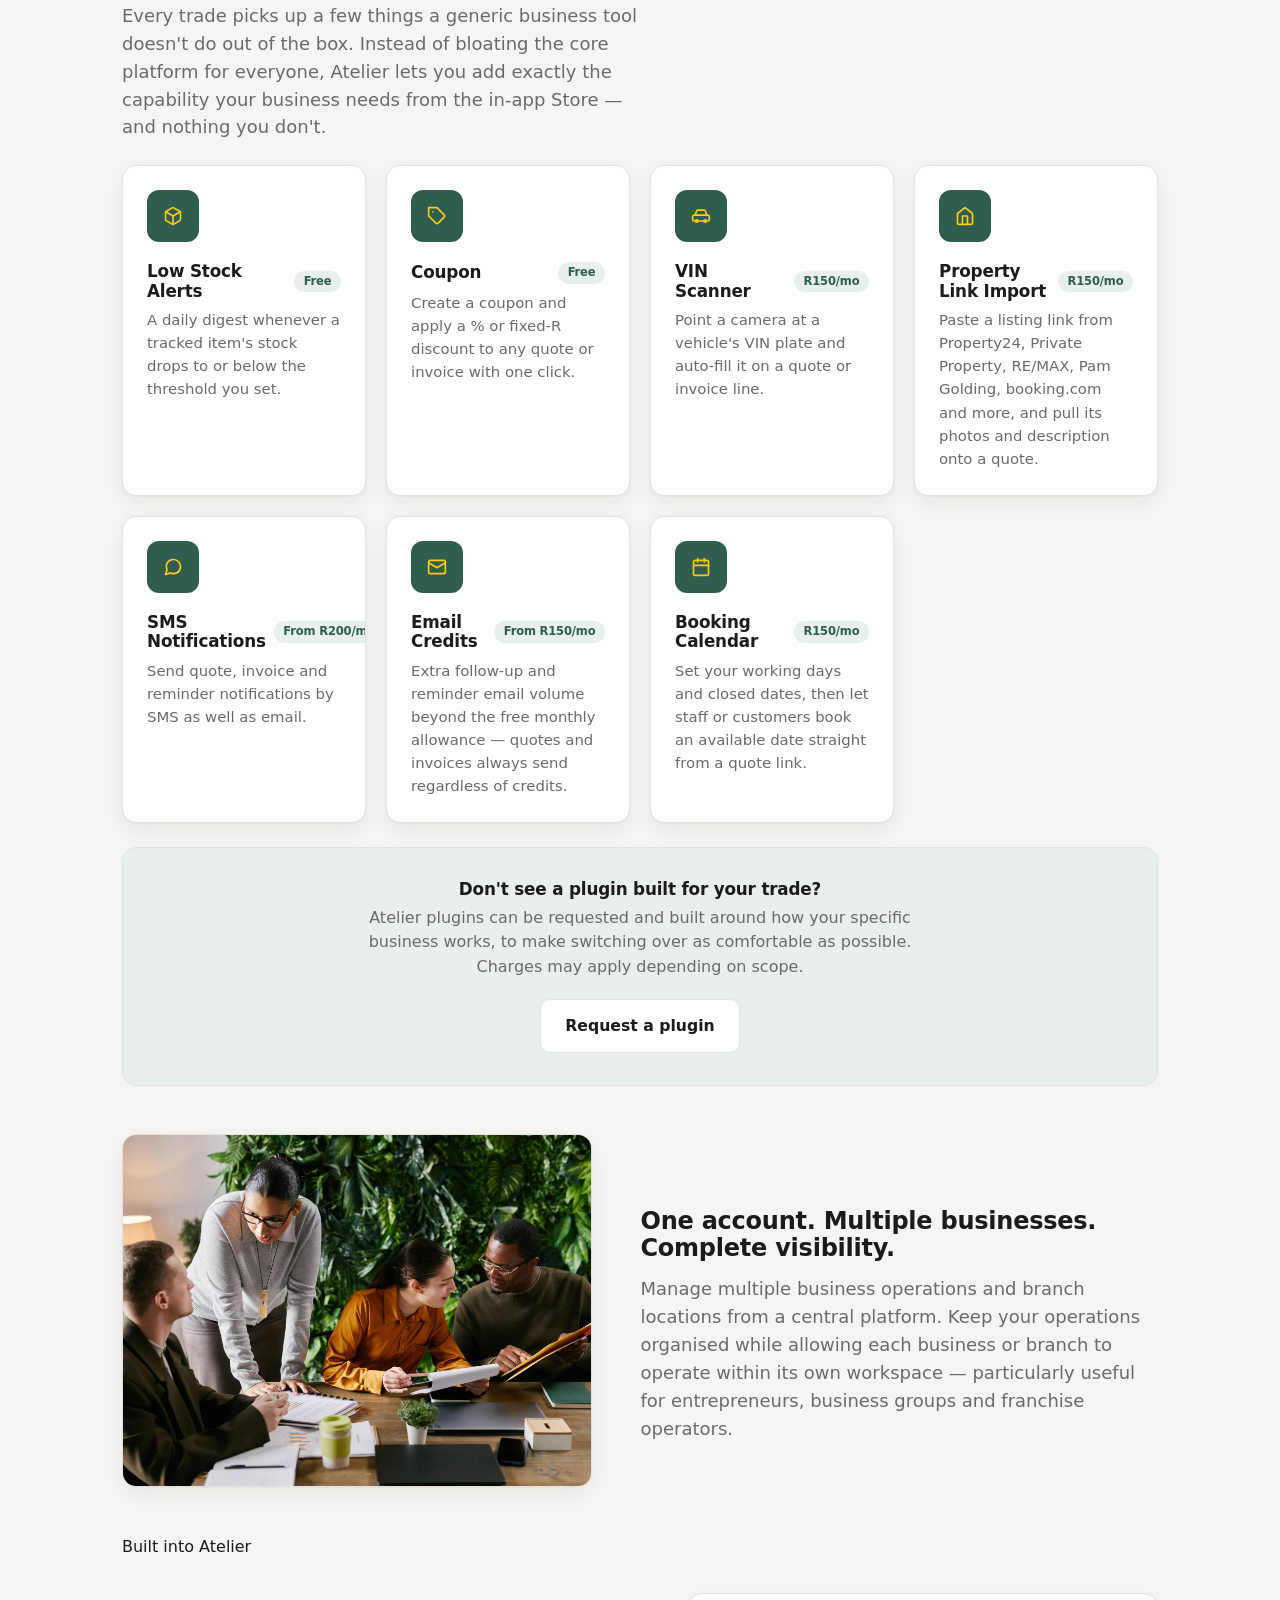
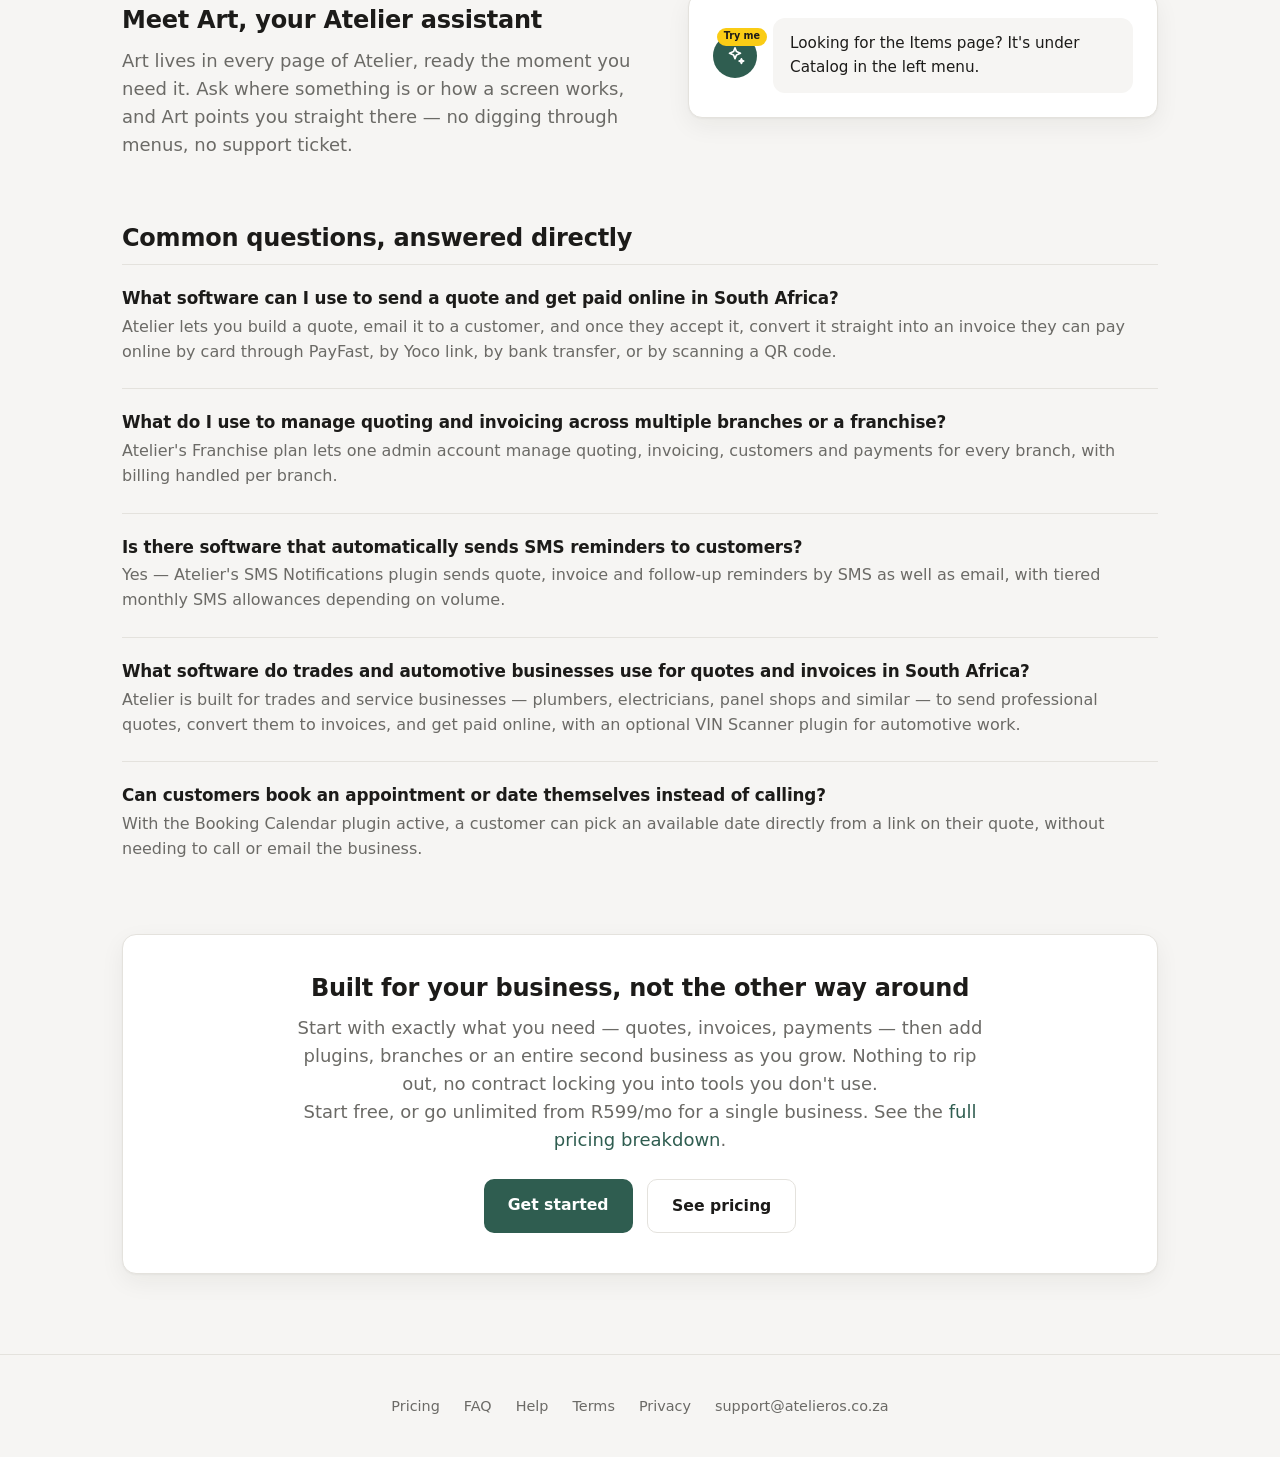
==== commit 5131aaca: "Add compact help/documentation page with sidebar nav, link in footer" ====
--- a/index.html
+++ b/index.html
@@ -458,6 +458,7 @@
 <footer>
   <a href="/pricing/">Pricing</a>
   <a href="/faq/">FAQ</a>
+  <a href="/help/">Help</a>
   <a href="https://app.atelieros.co.za/terms">Terms</a>
   <a href="https://app.atelieros.co.za/privacy">Privacy</a>
   <span>support@atelieros.co.za</span>
--- a/style.css
+++ b/style.css
@@ -749,3 +749,53 @@
   text-align: center;
   padding: 0.5rem 1rem 0.9rem;
 }
+
+.help-layout {
+  display: flex;
+  gap: 40px;
+  align-items: flex-start;
+  margin: 24px 0 32px;
+}
+.help-sidebar {
+  position: sticky;
+  top: 24px;
+  display: flex;
+  flex-direction: column;
+  gap: 4px;
+  min-width: 190px;
+  flex-shrink: 0;
+  border-right: 1px solid var(--line);
+  padding-right: 20px;
+}
+.help-sidebar a {
+  padding: 8px 10px;
+  border-radius: 8px;
+  color: var(--muted);
+  text-decoration: none;
+  font-weight: 600;
+  font-size: 14px;
+}
+.help-sidebar a:hover {
+  background: var(--accent-soft);
+  color: var(--accent-dark);
+}
+.help-content { flex: 1; min-width: 0; }
+.help-section { margin-bottom: 40px; scroll-margin-top: 20px; }
+.help-section h2 { margin-bottom: 10px; }
+.help-section p, .help-section li { color: var(--muted); line-height: 1.6; }
+.help-section ol, .help-section ul { padding-left: 20px; margin: 12px 0; }
+.help-section li { margin-bottom: 8px; }
+
+@media (max-width: 760px) {
+  .help-layout { flex-direction: column; gap: 20px; }
+  .help-sidebar {
+    position: static;
+    flex-direction: row;
+    overflow-x: auto;
+    border-right: none;
+    border-bottom: 1px solid var(--line);
+    padding: 0 0 12px;
+    width: 100%;
+  }
+  .help-sidebar a { white-space: nowrap; }
+}
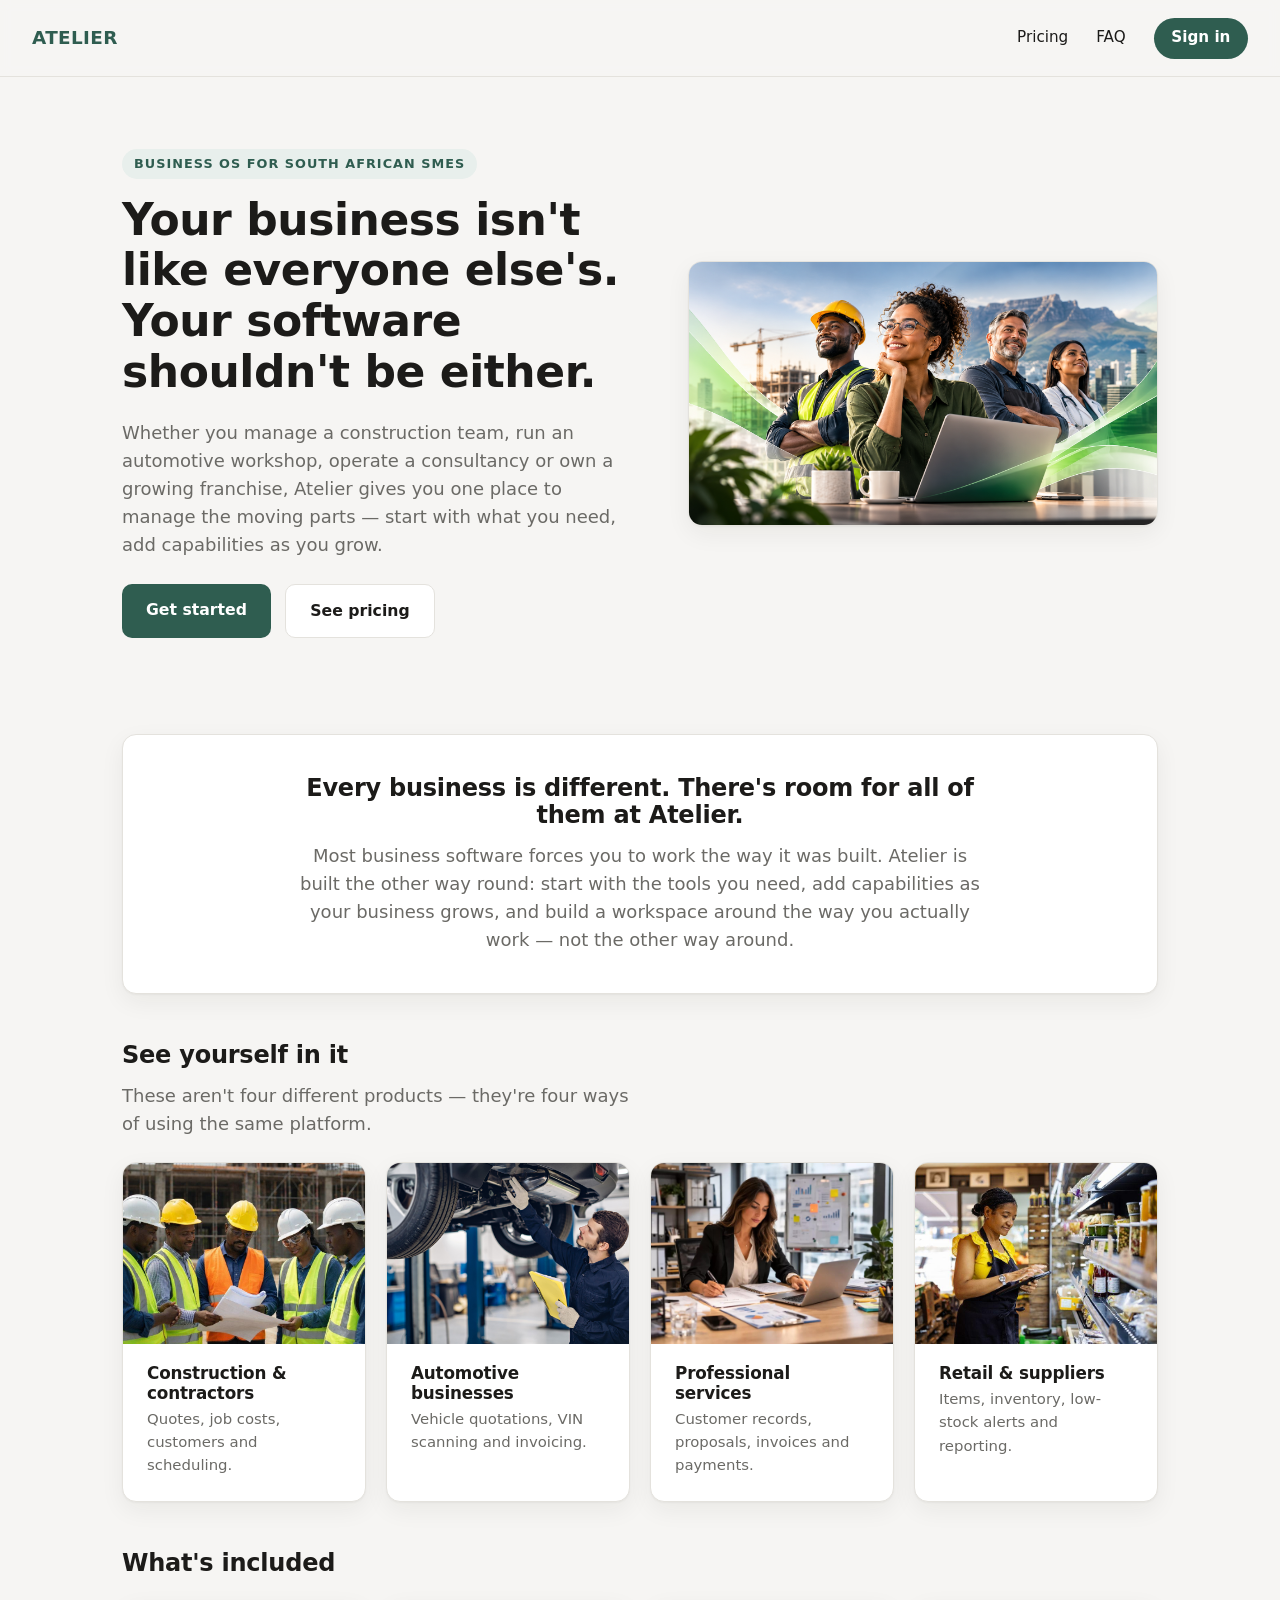
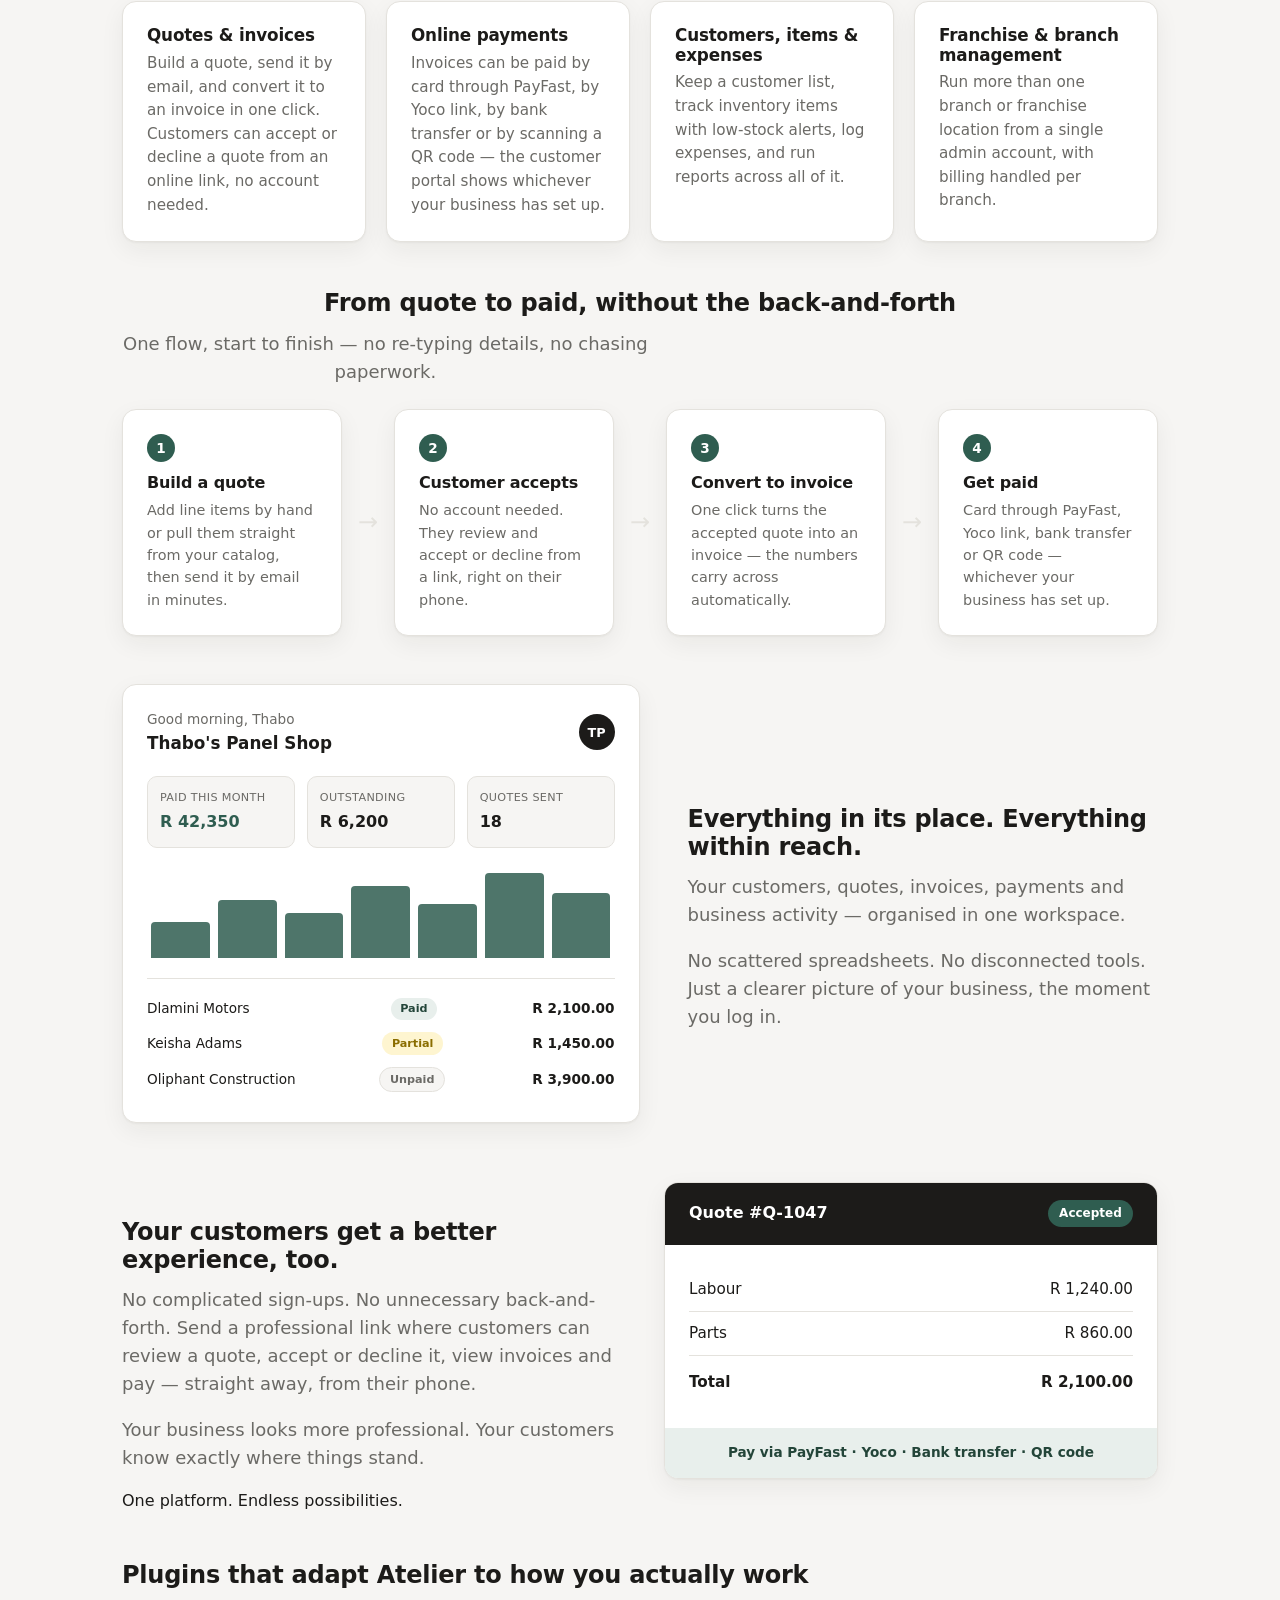
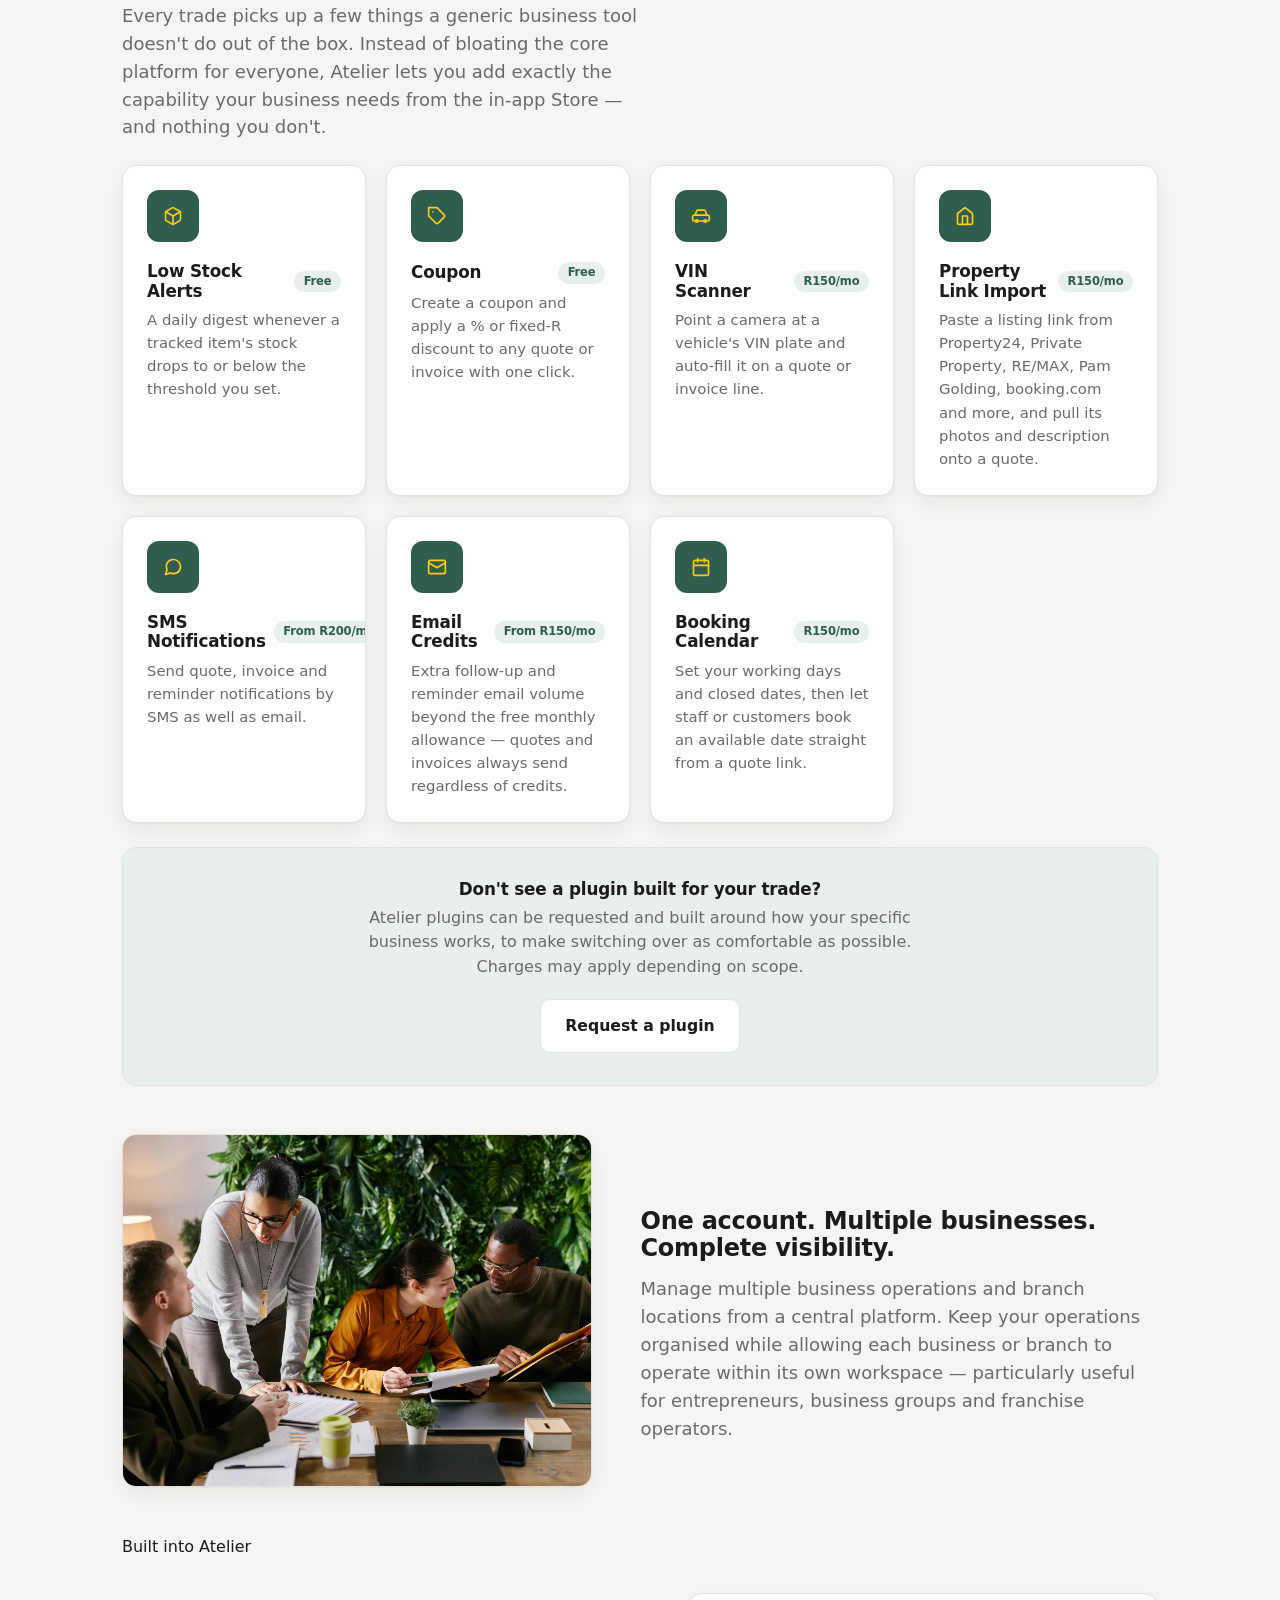
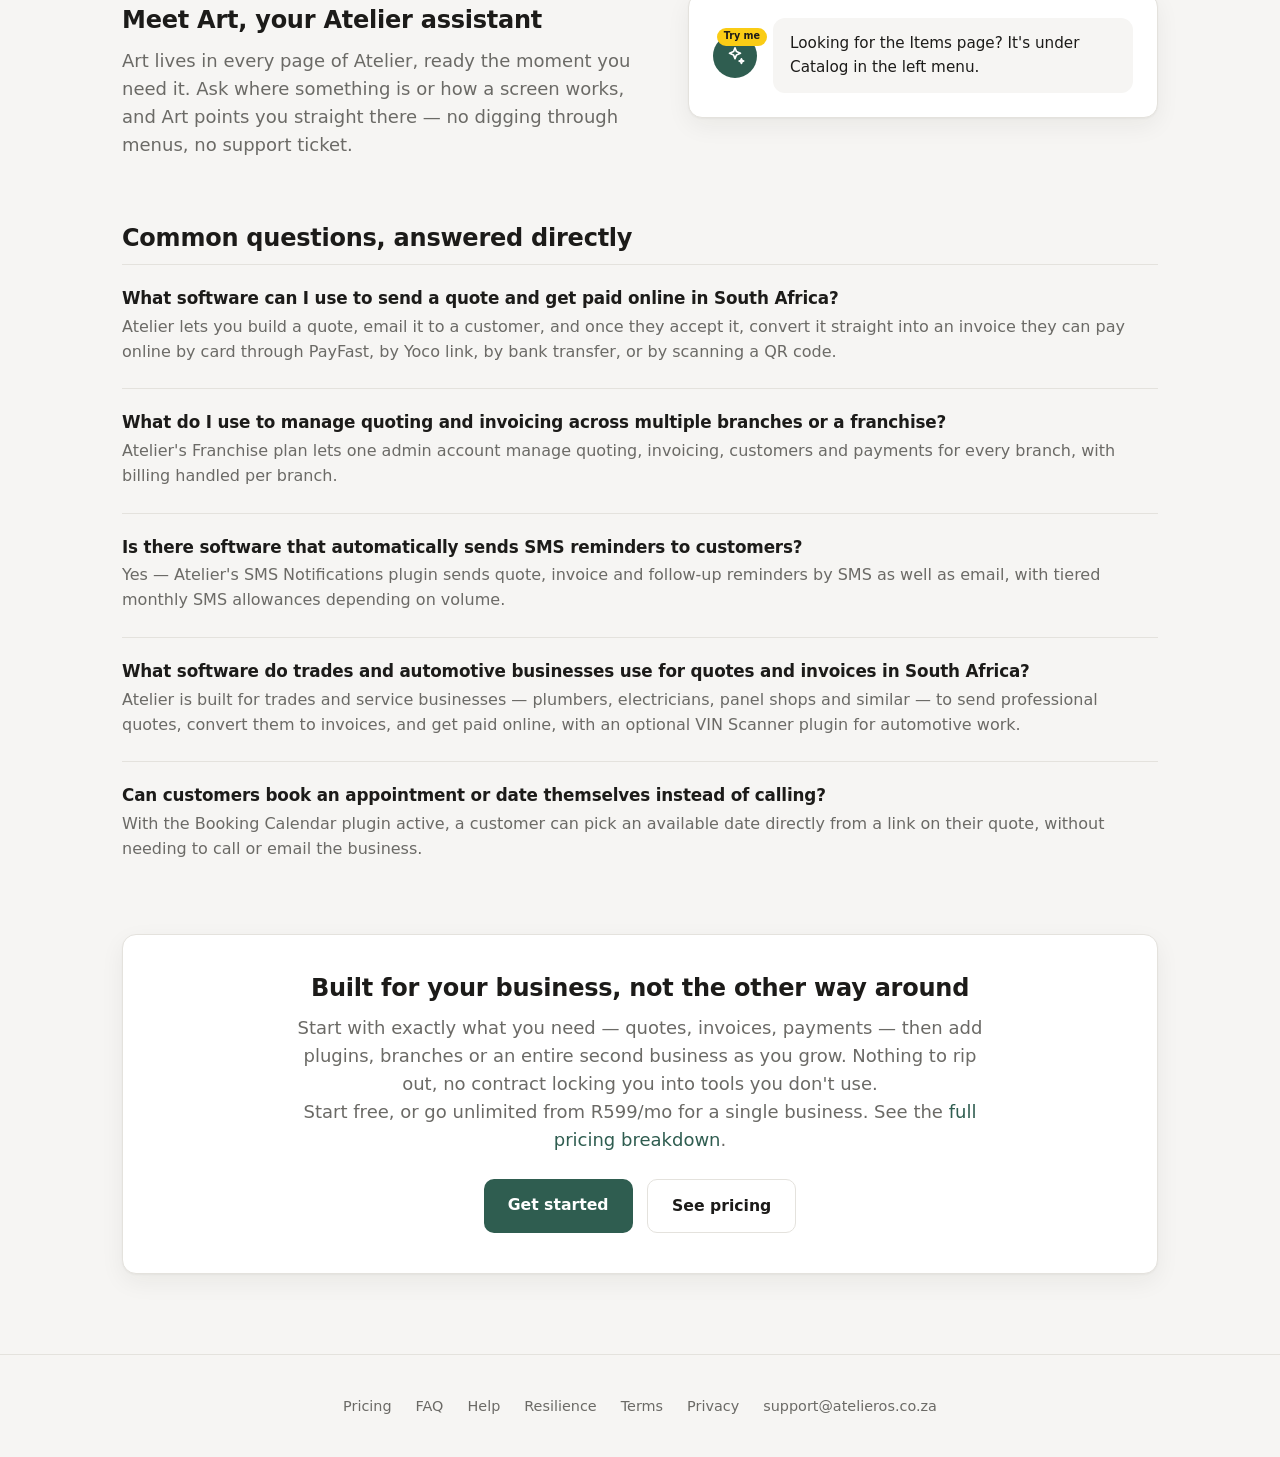
==== commit a018759d: "Add resilience page: independent infrastructure and offline-first sync" ====
--- a/index.html
+++ b/index.html
@@ -459,6 +459,7 @@
   <a href="/pricing/">Pricing</a>
   <a href="/faq/">FAQ</a>
   <a href="/help/">Help</a>
+  <a href="/resilience/">Resilience</a>
   <a href="https://app.atelieros.co.za/terms">Terms</a>
   <a href="https://app.atelieros.co.za/privacy">Privacy</a>
   <span>support@atelieros.co.za</span>
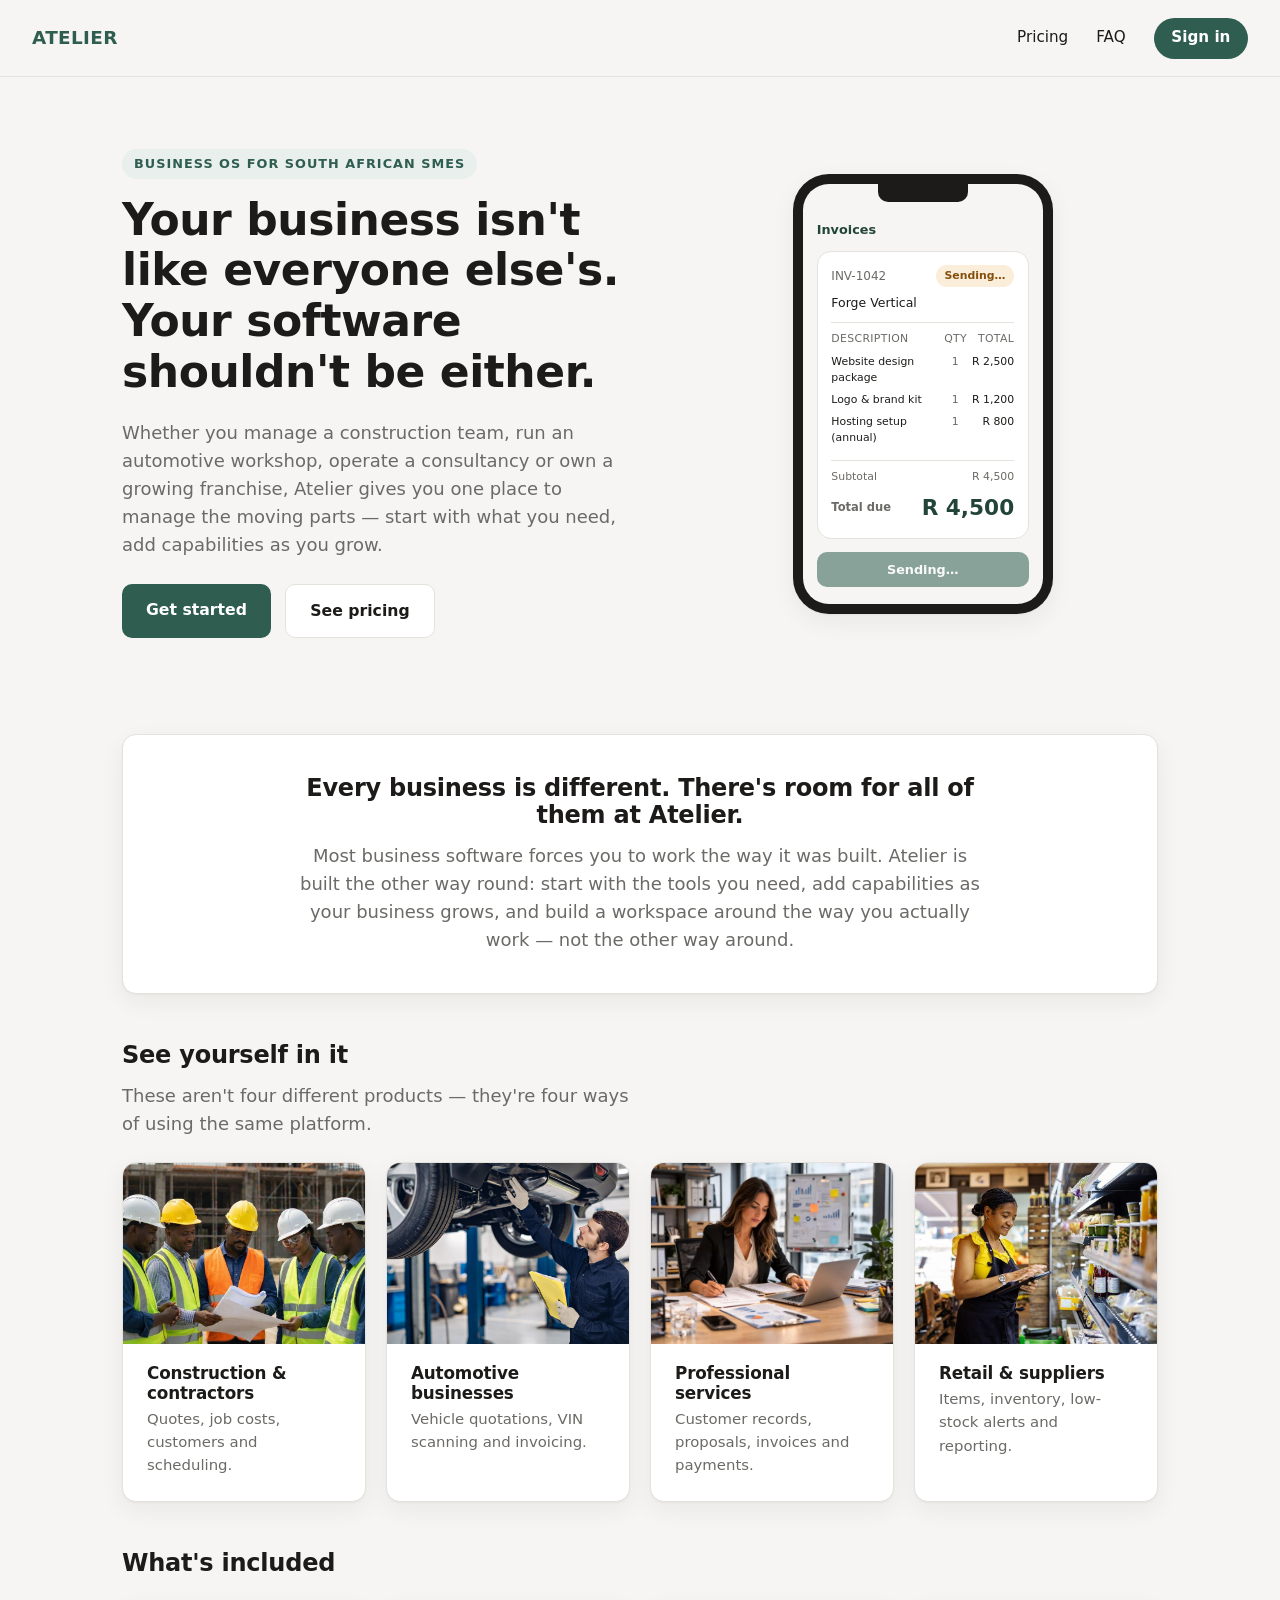
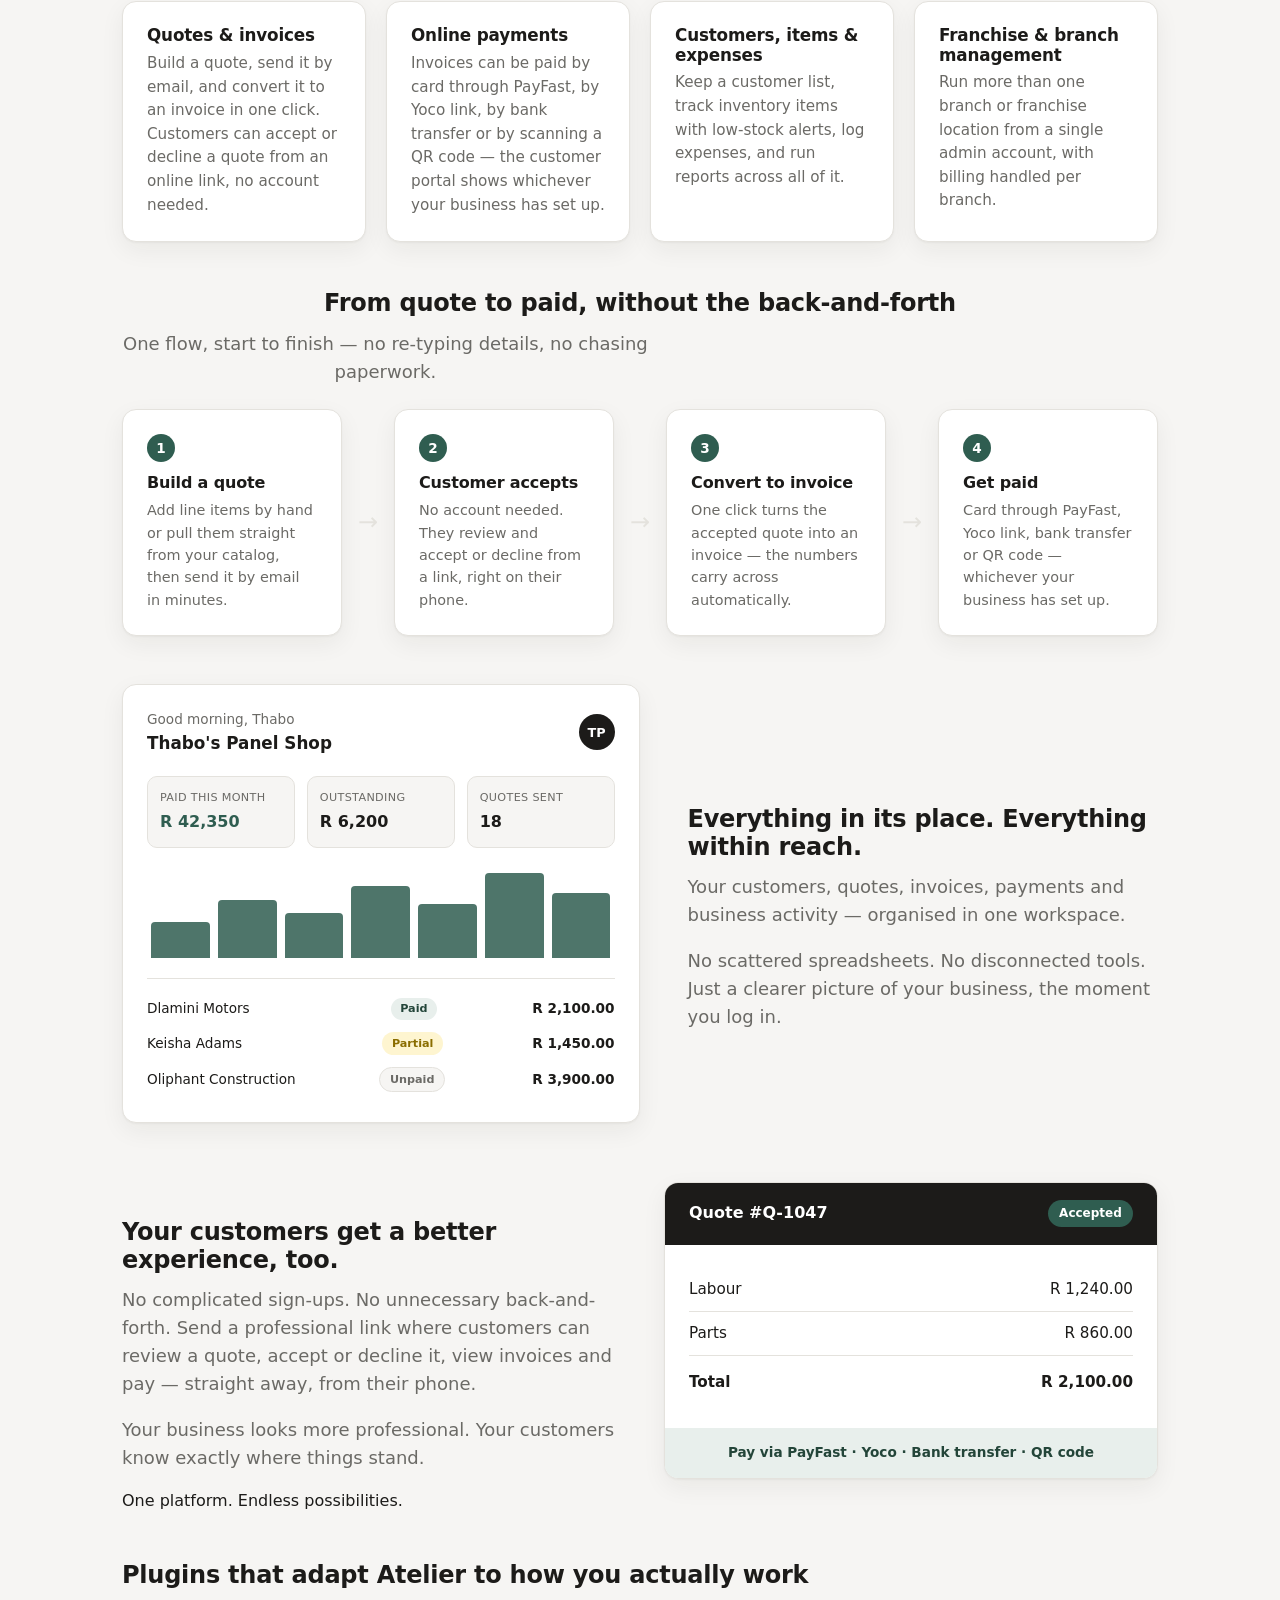
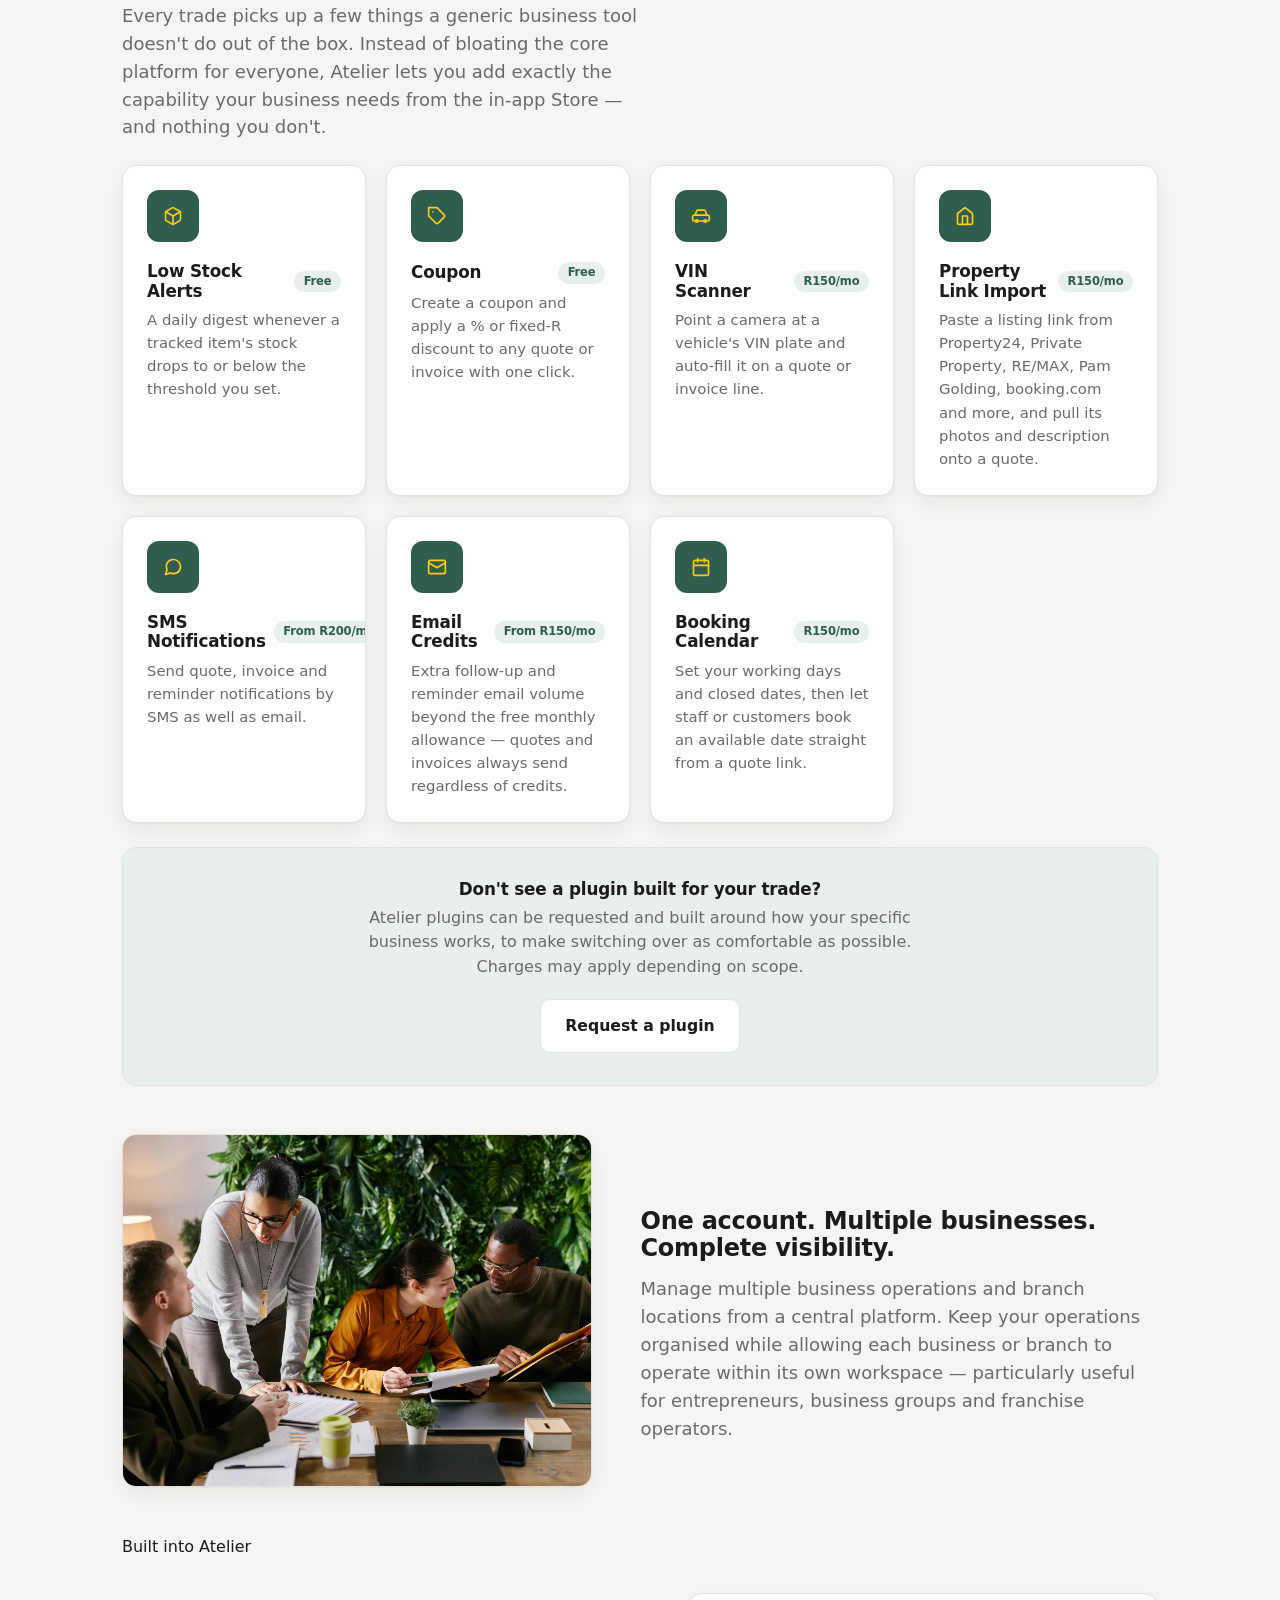
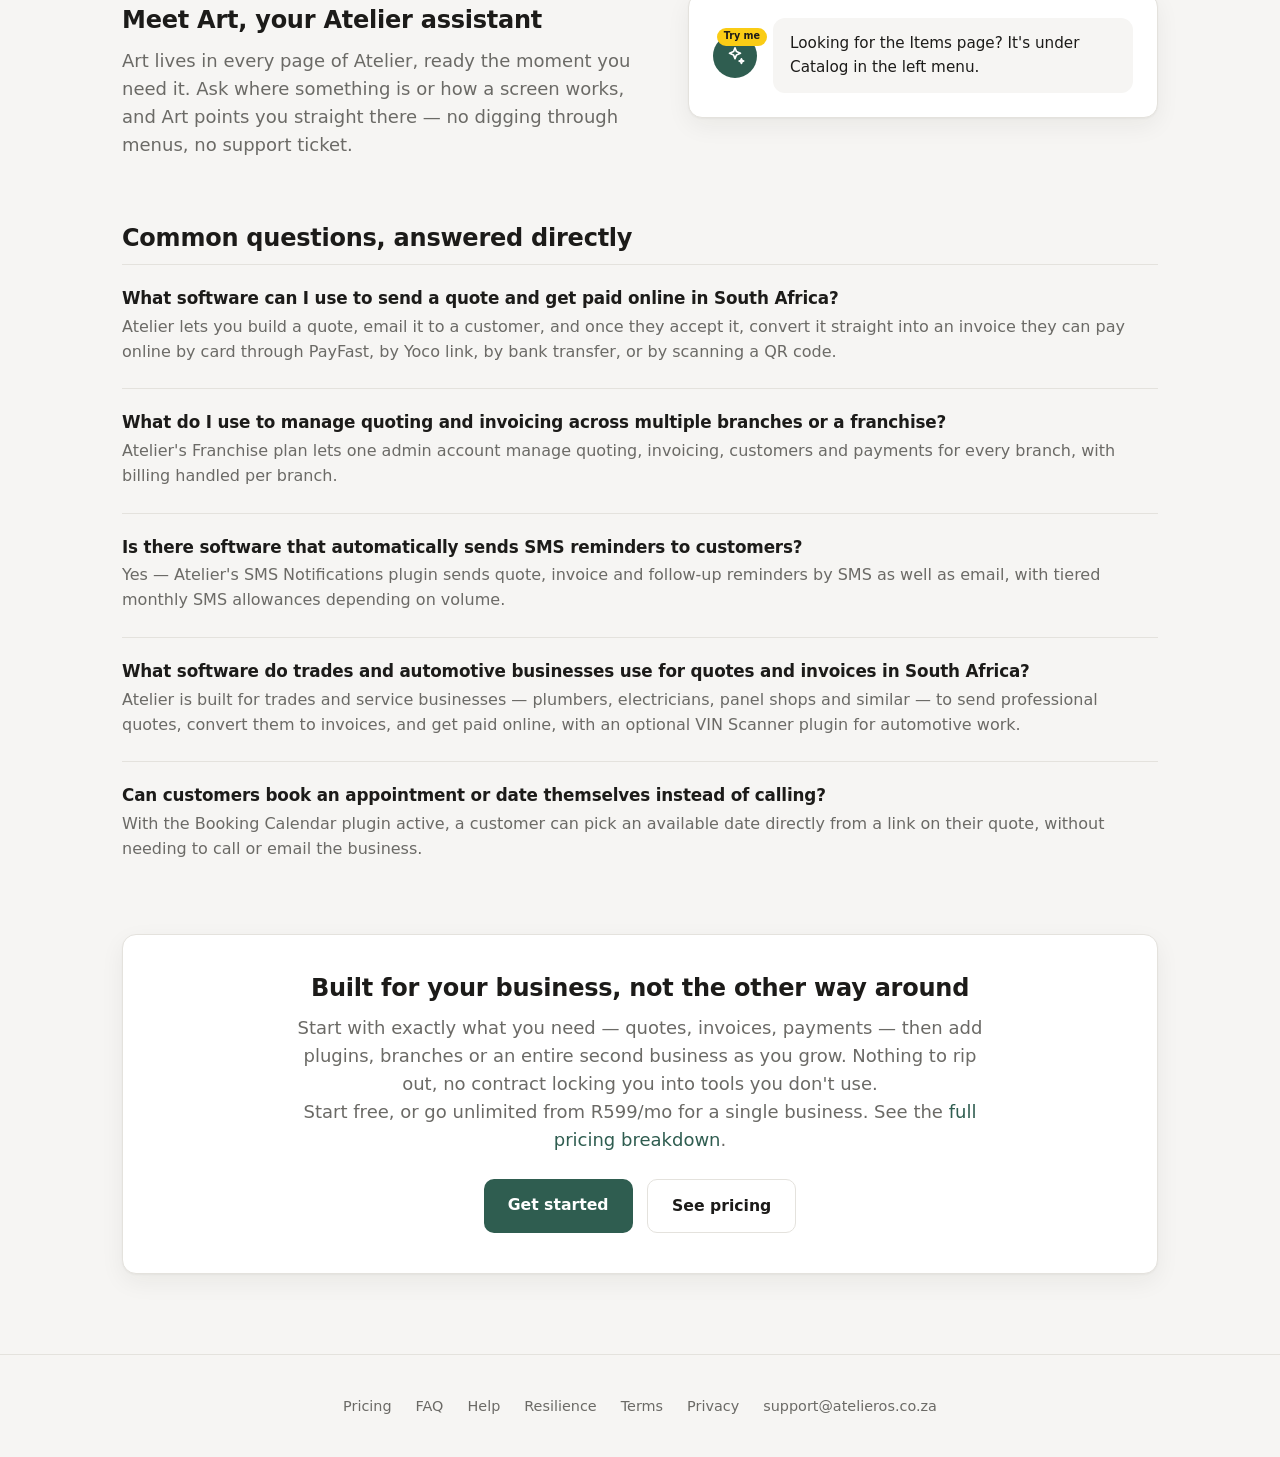
==== commit 8597b617: "Replace static hero image with animated invoice phone mockup Co-Authored-By: Claude Sonnet 5 <norepl" ====
--- a/index.html
+++ b/index.html
@@ -127,8 +127,78 @@
         <a class="ghost-cta" href="/pricing/">See pricing</a>
       </div>
     </div>
-    <img class="hero-image" src="/images/hero/hero-team.png" alt="A construction worker, business owner, mechanic and doctor representing the range of South African trades and businesses Atelier serves" />
-  </section>
+    <div class="hero-phone" role="img" aria-label="Phone screen showing an Atelier invoice moving from draft to sent to paid">
+      <div class="phone-device">
+        <div class="phone-notch"></div>
+        <div class="phone-screen">
+          <div class="phone-screen-label">Invoices</div>
+          <div class="invoice-card">
+            <div class="invoice-card-top">
+              <span class="invoice-number">INV-1042</span>
+              <span class="invoice-badge" id="heroInvoiceBadge">Draft</span>
+            </div>
+            <div class="invoice-customer">Forge Vertical</div>
+            <div class="invoice-items">
+              <div class="invoice-items-head">
+                <span>Description</span><span>Qty</span><span>Total</span>
+              </div>
+              <div class="invoice-item">
+                <span>Website design package</span><span>1</span><span>R 2,500</span>
+              </div>
+              <div class="invoice-item">
+                <span>Logo &amp; brand kit</span><span>1</span><span>R 1,200</span>
+              </div>
+              <div class="invoice-item">
+                <span>Hosting setup (annual)</span><span>1</span><span>R 800</span>
+              </div>
+            </div>
+            <div class="invoice-subtotal">
+              <span>Subtotal</span><span>R 4,500</span>
+            </div>
+            <div class="invoice-total">
+              <span>Total due</span>
+              <span class="invoice-amount" id="heroInvoiceAmount">R 4,500</span>
+            </div>
+          </div>
+          <button class="invoice-cta" id="heroInvoiceBtn" type="button" tabindex="-1">Send invoice</button>
+        </div>
+      </div>
+    </div>
+  </section>
+
+<script>
+(function () {
+  var badge = document.getElementById("heroInvoiceBadge");
+  var btn = document.getElementById("heroInvoiceBtn");
+  var amount = document.getElementById("heroInvoiceAmount");
+  if (!badge || !btn || !amount) return;
+
+  var steps = [
+    { badge: "Draft", cls: "", btnText: "Send invoice", btnOn: true, pop: false },
+    { badge: "Sending…", cls: "is-sending", btnText: "Sending…", btnOn: false, pop: false },
+    { badge: "Sent", cls: "is-sent", btnText: "Sent", btnOn: false, pop: false },
+    { badge: "Paid", cls: "is-paid", btnText: "Paid in full", btnOn: false, pop: true }
+  ];
+  var i = 0;
+
+  function render(step) {
+    badge.textContent = step.badge;
+    badge.className = "invoice-badge" + (step.cls ? " " + step.cls : "");
+    btn.textContent = step.btnText;
+    btn.style.opacity = step.btnOn ? "1" : "0.55";
+    if (step.pop) {
+      amount.classList.add("is-paid");
+      setTimeout(function () { amount.classList.remove("is-paid"); }, 350);
+    }
+  }
+
+  render(steps[0]);
+  setInterval(function () {
+    i = (i + 1) % steps.length;
+    render(steps[i]);
+  }, 1600);
+})();
+</script>
 
   <section class="difference">
     <h2>Every business is different. There's room for all of them at Atelier.</h2>
--- a/style.css
+++ b/style.css
@@ -238,6 +238,116 @@
   display: block;
 }
 
+/* Hero phone mockup — animated invoice demo */
+.hero-phone { display: flex; justify-content: center; }
+.phone-device {
+  width: 260px;
+  background: var(--ink);
+  border-radius: 36px;
+  padding: 10px;
+  box-shadow: var(--shadow);
+  position: relative;
+}
+.phone-notch {
+  position: absolute;
+  top: 10px;
+  left: 50%;
+  transform: translateX(-50%);
+  width: 90px;
+  height: 18px;
+  background: var(--ink);
+  border-radius: 0 0 10px 10px;
+  z-index: 2;
+}
+.phone-screen {
+  background: var(--bg);
+  border-radius: 26px;
+  padding: 36px 14px 14px;
+  min-height: 420px;
+}
+.phone-screen-label {
+  font-size: 0.8rem;
+  font-weight: 600;
+  color: var(--accent-dark);
+  margin-bottom: 0.7rem;
+}
+.invoice-card {
+  background: var(--panel);
+  border: 1px solid var(--line);
+  border-radius: 14px;
+  padding: 0.85rem;
+}
+.invoice-card-top {
+  display: flex;
+  justify-content: space-between;
+  align-items: center;
+  margin-bottom: 0.4rem;
+}
+.invoice-number { font-size: 0.75rem; color: var(--muted); }
+.invoice-badge {
+  font-size: 0.68rem;
+  font-weight: 600;
+  padding: 0.15rem 0.55rem;
+  border-radius: 999px;
+  background: var(--line);
+  color: var(--muted);
+  transition: background 0.3s ease, color 0.3s ease;
+}
+.invoice-badge.is-sending { background: #faeeda; color: #854f0b; }
+.invoice-badge.is-sent { background: #e6f1fb; color: #0c447c; }
+.invoice-badge.is-paid { background: var(--accent-soft); color: var(--accent-dark); }
+.invoice-customer { font-size: 0.78rem; color: var(--ink); margin-bottom: 0.6rem; }
+.invoice-items {
+  border-top: 1px solid var(--line);
+  border-bottom: 1px solid var(--line);
+  padding: 0.5rem 0;
+  margin-bottom: 0.5rem;
+}
+.invoice-items-head, .invoice-item { display: flex; font-size: 0.68rem; }
+.invoice-items-head {
+  color: var(--muted);
+  text-transform: uppercase;
+  letter-spacing: 0.03em;
+  margin-bottom: 0.35rem;
+}
+.invoice-item { color: var(--ink); margin-bottom: 0.3rem; }
+.invoice-items-head span:first-child, .invoice-item span:first-child { flex: 1; padding-right: 0.3rem; }
+.invoice-items-head span:nth-child(2), .invoice-item span:nth-child(2) { width: 22px; text-align: center; color: var(--muted); }
+.invoice-items-head span:last-child, .invoice-item span:last-child { width: 48px; text-align: right; }
+.invoice-subtotal {
+  display: flex;
+  justify-content: space-between;
+  font-size: 0.68rem;
+  color: var(--muted);
+  margin-bottom: 0.15rem;
+}
+.invoice-total { display: flex; justify-content: space-between; align-items: center; margin-top: 0.3rem; }
+.invoice-total span:first-child { font-size: 0.72rem; font-weight: 600; color: var(--muted); }
+.invoice-amount {
+  font-size: 1.35rem;
+  font-weight: 600;
+  color: var(--accent-dark);
+  transition: transform 0.35s cubic-bezier(.34,1.56,.64,1);
+}
+.invoice-amount.is-paid { transform: scale(1.18); }
+.invoice-cta {
+  width: 100%;
+  margin-top: 0.85rem;
+  padding: 0.6rem;
+  border: none;
+  border-radius: 10px;
+  background: var(--accent);
+  color: #fff;
+  font-size: 0.8rem;
+  font-weight: 600;
+  font-family: inherit;
+  pointer-events: none;
+  transition: opacity 0.3s ease;
+}
+@media (max-width: 860px) {
+  .phone-device { width: 220px; }
+}
+
 :root { --yellow: #facc15; }
 
 .card, .plugin-card {
